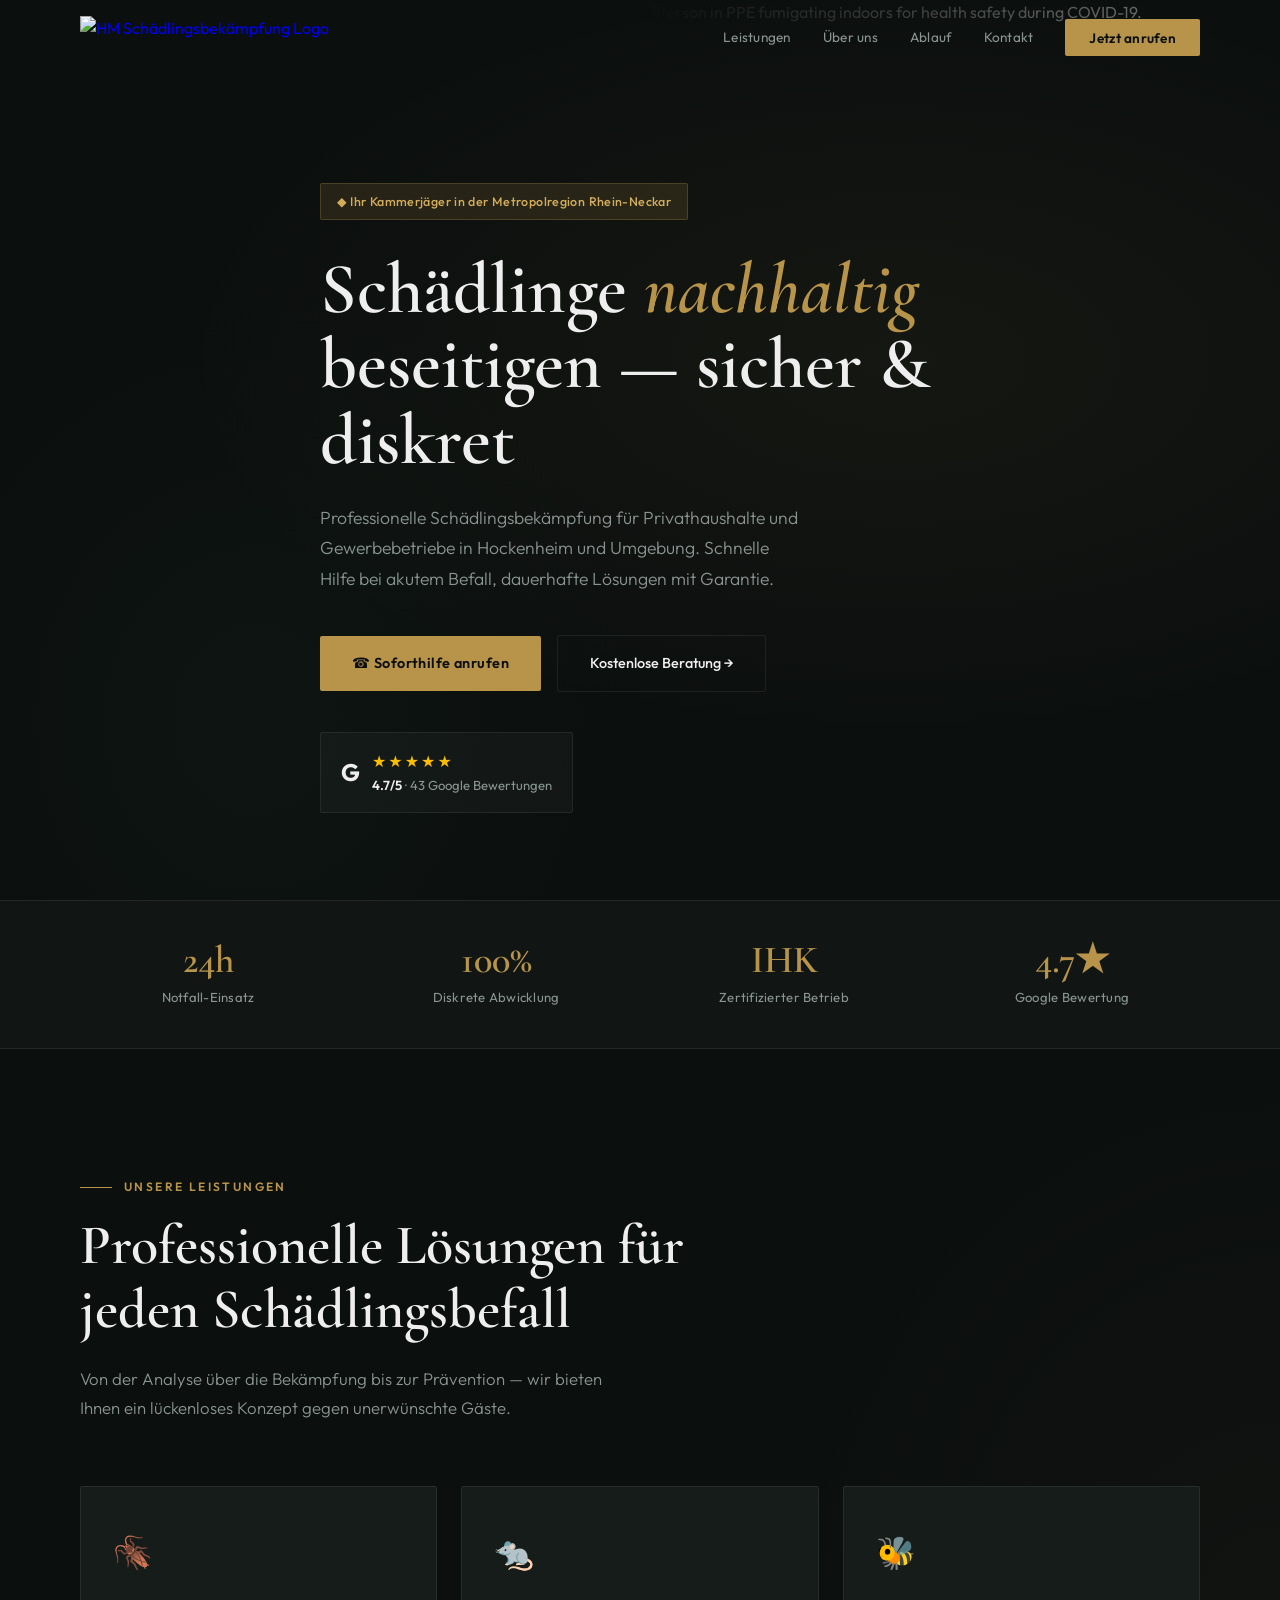
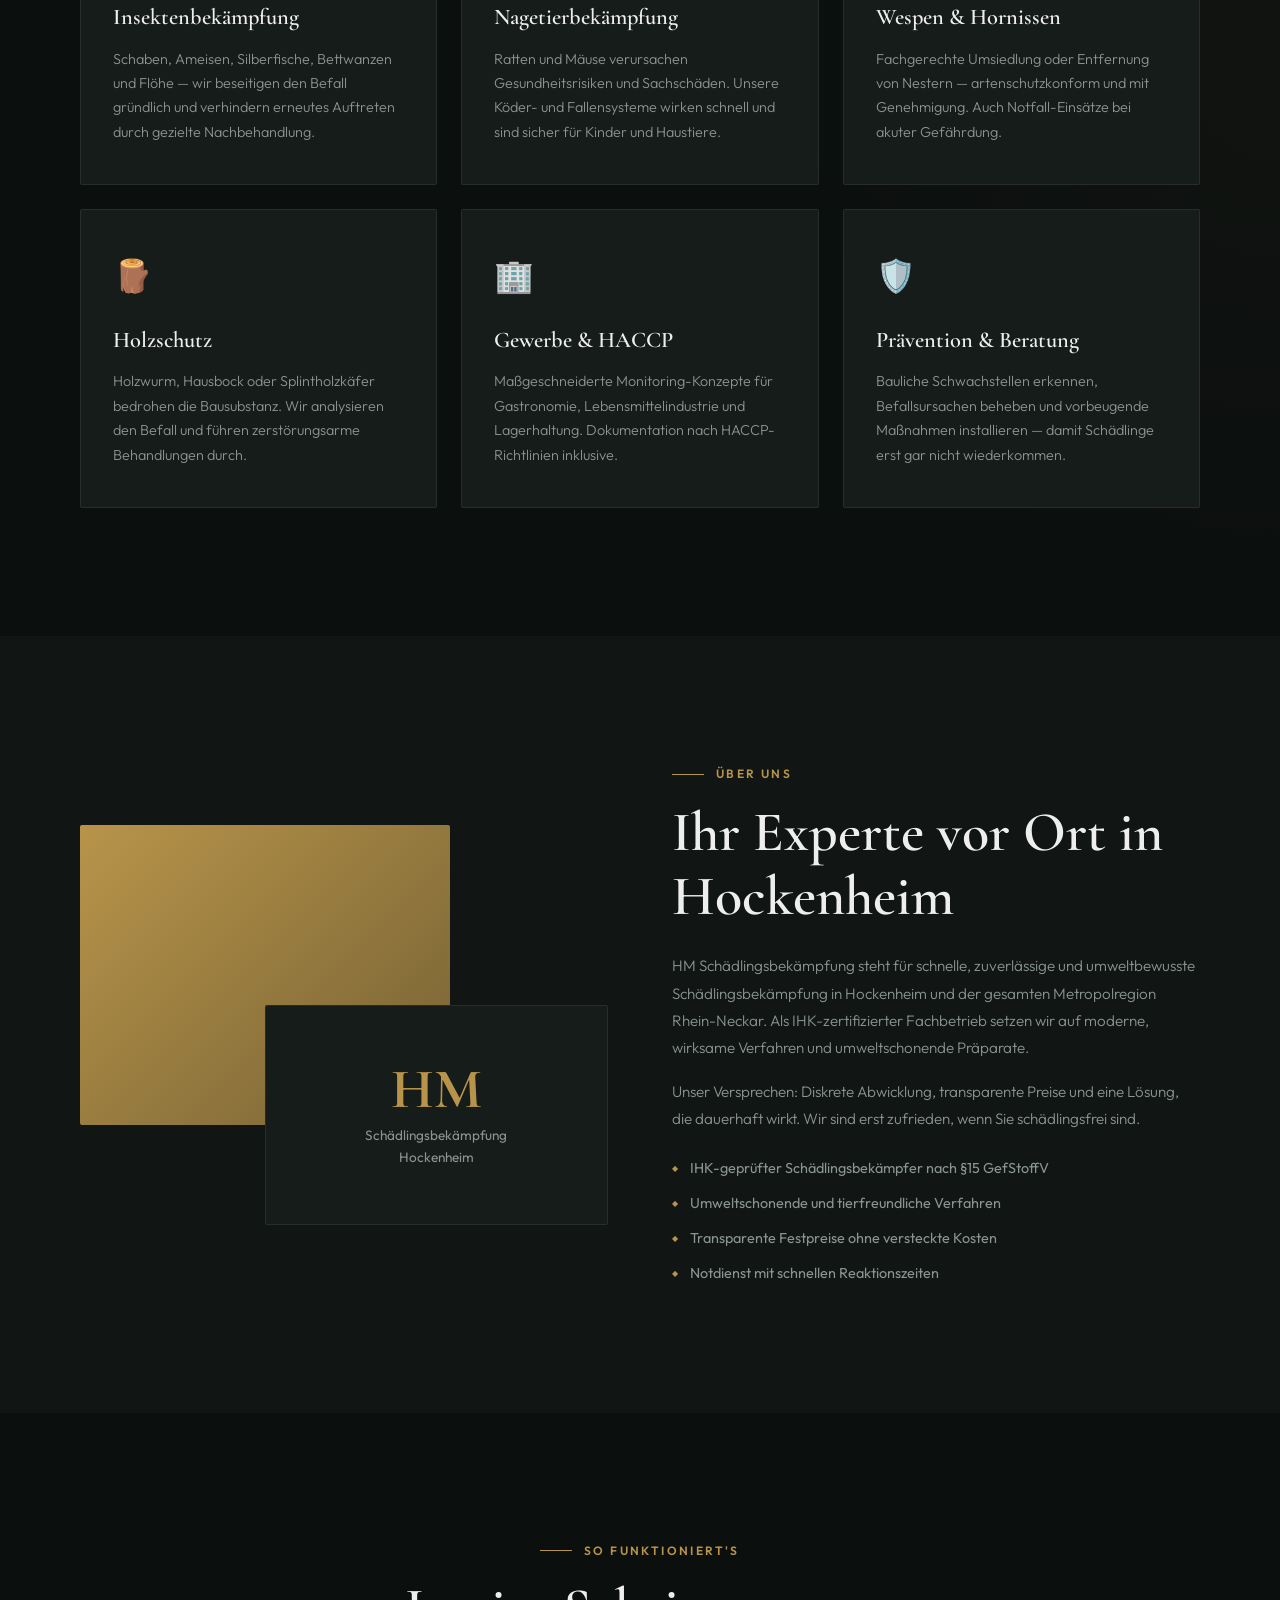
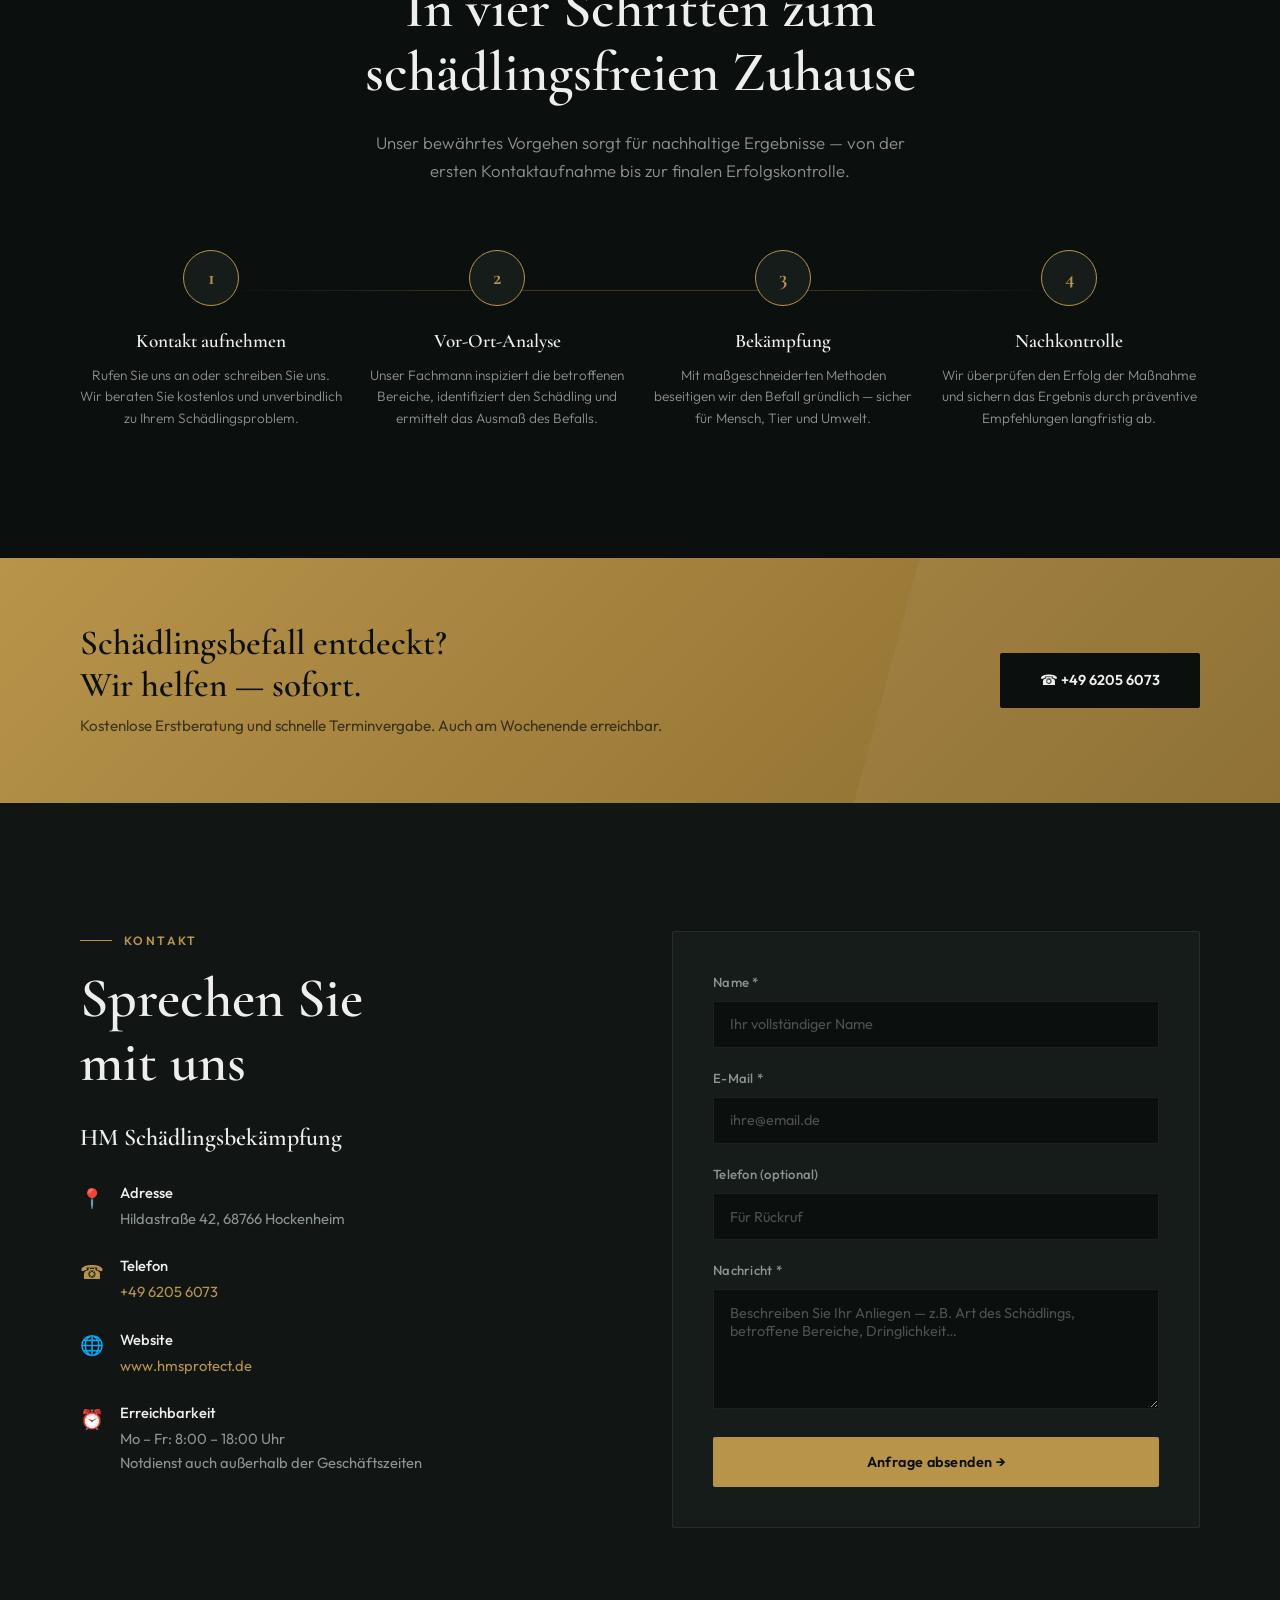
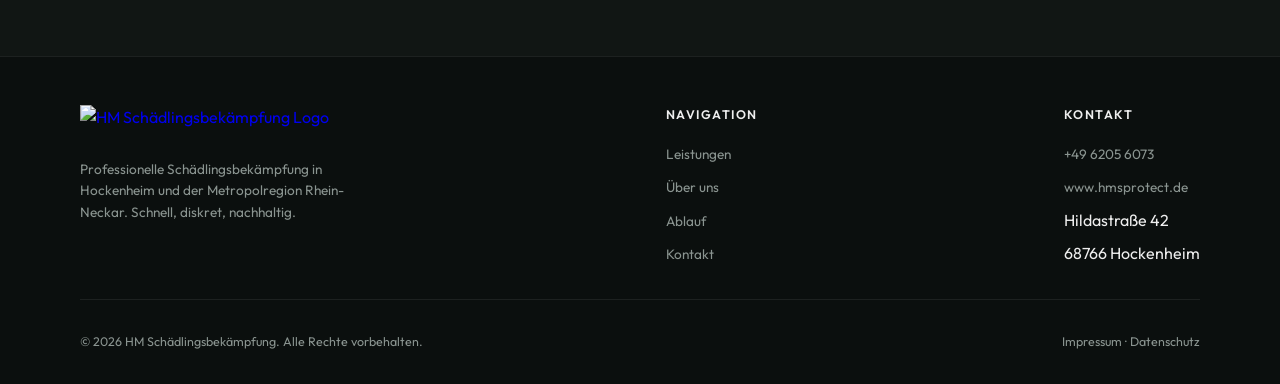
==== index.html @ e9b69cf5 "Add index.html — generated by AgencyOS" ====
<!DOCTYPE html>
<html lang="de">
<head>
    <meta charset="UTF-8">
    <meta name="viewport" content="width=device-width, initial-scale=1.0">
    <meta name="description" content="HM Schädlingsbekämpfung Hockenheim – Ihr Experte für professionelle Schädlingsbekämpfung in der Metropolregion Rhein-Neckar. Schnell, diskret und nachhaltig.">
    <title>HM Schädlingsbekämpfung | Professioneller Kammerjäger in Hockenheim</title>
    <style>
        @import url('https://fonts.googleapis.com/css2?family=Cormorant+Garamond:wght@400;500;600;700&family=Outfit:wght@300;400;500;600;700&display=swap');

        *, *::before, *::after {
            margin: 0;
            padding: 0;
            box-sizing: border-box;
        }

        :root {
            --color-primary: #EEEEEE;
            --color-primary-dark: #D4D4D4;
            --color-bg: #0B0F0E;
            --color-bg-warm: #111614;
            --color-bg-card: #161C1A;
            --color-text: #EEEEEE;
            --color-text-muted: #8A9490;
            --color-accent: #B8944A;
            --color-accent-light: #D4AD5C;
            --color-accent-glow: rgba(184, 148, 74, 0.15);
            --color-green: #3A7D5C;
            --color-green-light: #4A9D70;
            --color-border: rgba(238, 238, 238, 0.08);
            --font-display: 'Cormorant Garamond', Georgia, serif;
            --font-body: 'Outfit', system-ui, sans-serif;
            --section-padding: clamp(4rem, 10vw, 8rem);
        }

        html {
            scroll-behavior: smooth;
            font-size: 16px;
        }

        body {
            font-family: var(--font-body);
            background-color: var(--color-bg);
            color: var(--color-text);
            line-height: 1.6;
            overflow-x: hidden;
            -webkit-font-smoothing: antialiased;
        }

        /* ===================== UTILITY ===================== */
        .container {
            max-width: 1200px;
            margin: 0 auto;
            padding: 0 clamp(1.25rem, 4vw, 2.5rem);
        }

        .section-label {
            font-family: var(--font-body);
            font-size: 0.75rem;
            font-weight: 600;
            letter-spacing: 0.2em;
            text-transform: uppercase;
            color: var(--color-accent);
            margin-bottom: 1rem;
            display: flex;
            align-items: center;
            gap: 0.75rem;
        }

        .section-label::before {
            content: '';
            display: inline-block;
            width: 2rem;
            height: 1px;
            background: var(--color-accent);
        }

        .section-title {
            font-family: var(--font-display);
            font-size: clamp(2rem, 5vw, 3.5rem);
            font-weight: 600;
            line-height: 1.15;
            color: var(--color-primary);
            margin-bottom: 1.5rem;
        }

        .section-subtitle {
            font-size: 1.05rem;
            color: var(--color-text-muted);
            max-width: 560px;
            line-height: 1.7;
            font-weight: 300;
        }

        /* ===================== HEADER ===================== */
        .site-header {
            position: fixed;
            top: 0;
            left: 0;
            width: 100%;
            z-index: 1000;
            padding: 1rem 0;
            transition: background 0.4s ease, padding 0.3s ease, box-shadow 0.4s ease;
        }

        .site-header.scrolled {
            background: rgba(11, 15, 14, 0.85);
            backdrop-filter: blur(20px);
            -webkit-backdrop-filter: blur(20px);
            padding: 0.6rem 0;
            box-shadow: 0 1px 0 var(--color-border);
        }

        .header-inner {
            display: flex;
            justify-content: space-between;
            align-items: center;
        }

        .site-logo {
            display: flex;
            align-items: center;
            gap: 0.75rem;
            text-decoration: none;
        }

        .site-logo-img {
            height: 42px;
            width: auto;
        }

        .nav-links {
            display: flex;
            gap: 2rem;
            list-style: none;
            align-items: center;
        }

        .nav-links a {
            font-family: var(--font-body);
            font-size: 0.85rem;
            font-weight: 400;
            color: var(--color-text-muted);
            text-decoration: none;
            letter-spacing: 0.02em;
            transition: color 0.3s ease;
            position: relative;
        }

        .nav-links a::after {
            content: '';
            position: absolute;
            bottom: -4px;
            left: 0;
            width: 0;
            height: 1px;
            background: var(--color-accent);
            transition: width 0.3s ease;
        }

        .nav-links a:hover {
            color: var(--color-primary);
        }

        .nav-links a:hover::after {
            width: 100%;
        }

        .nav-cta {
            background: var(--color-accent);
            color: var(--color-bg) !important;
            padding: 0.6rem 1.5rem;
            border-radius: 2px;
            font-weight: 600 !important;
            letter-spacing: 0.04em;
            transition: background 0.3s ease, transform 0.2s ease !important;
        }

        .nav-cta::after {
            display: none !important;
        }

        .nav-cta:hover {
            background: var(--color-accent-light);
            transform: translateY(-1px);
        }

        .mobile-toggle {
            display: none;
            flex-direction: column;
            gap: 5px;
            background: none;
            border: none;
            cursor: pointer;
            padding: 4px;
        }

        .mobile-toggle span {
            width: 24px;
            height: 2px;
            background: var(--color-primary);
            transition: transform 0.3s ease, opacity 0.3s ease;
        }

        /* ===================== HERO ===================== */
        .hero {
            position: relative;
            min-height: 100vh;
            display: flex;
            align-items: center;
            overflow: hidden;
        }

        .hero::before {
            content: '';
            position: absolute;
            inset: 0;
            background:
                radial-gradient(ellipse 80% 60% at 70% 40%, rgba(184, 148, 74, 0.06) 0%, transparent 70%),
                radial-gradient(ellipse 50% 80% at 20% 80%, rgba(58, 125, 92, 0.05) 0%, transparent 60%);
            z-index: 1;
        }

        .hero-bg {
            position: absolute;
            top: 0;
            right: -5%;
            width: 55%;
            height: 100%;
            z-index: 0;
        }

        .hero-bg img {
            width: 100%;
            height: 100%;
            object-fit: cover;
            mask-image: linear-gradient(to left, rgba(0,0,0,0.4) 0%, rgba(0,0,0,0.15) 60%, transparent 100%);
            -webkit-mask-image: linear-gradient(to left, rgba(0,0,0,0.4) 0%, rgba(0,0,0,0.15) 60%, transparent 100%);
        }

        .hero-content {
            position: relative;
            z-index: 2;
            max-width: 640px;
            padding-top: 6rem;
        }

        .hero-badge {
            display: inline-flex;
            align-items: center;
            gap: 0.5rem;
            background: var(--color-accent-glow);
            border: 1px solid rgba(184, 148, 74, 0.25);
            padding: 0.45rem 1rem;
            border-radius: 2px;
            font-size: 0.78rem;
            font-weight: 500;
            color: var(--color-accent-light);
            margin-bottom: 2rem;
            letter-spacing: 0.03em;
        }

        .hero h1 {
            font-family: var(--font-display);
            font-size: clamp(2.8rem, 6vw, 4.5rem);
            font-weight: 600;
            line-height: 1.05;
            color: var(--color-primary);
            margin-bottom: 1.5rem;
        }

        .hero h1 em {
            font-style: italic;
            color: var(--color-accent);
        }

        .hero-sub {
            font-size: 1.1rem;
            color: var(--color-text-muted);
            line-height: 1.75;
            margin-bottom: 2.5rem;
            max-width: 480px;
            font-weight: 300;
        }

        .hero-actions {
            display: flex;
            gap: 1rem;
            align-items: center;
            flex-wrap: wrap;
        }

        .btn-primary {
            display: inline-flex;
            align-items: center;
            gap: 0.5rem;
            background: var(--color-accent);
            color: var(--color-bg);
            padding: 1rem 2rem;
            font-family: var(--font-body);
            font-size: 0.9rem;
            font-weight: 600;
            text-decoration: none;
            border: none;
            border-radius: 2px;
            cursor: pointer;
            letter-spacing: 0.03em;
            transition: background 0.3s ease, transform 0.2s ease, box-shadow 0.3s ease;
        }

        .btn-primary:hover {
            background: var(--color-accent-light);
            transform: translateY(-2px);
            box-shadow: 0 8px 30px rgba(184, 148, 74, 0.25);
        }

        .btn-secondary {
            display: inline-flex;
            align-items: center;
            gap: 0.5rem;
            background: transparent;
            color: var(--color-primary);
            padding: 1rem 2rem;
            font-family: var(--font-body);
            font-size: 0.9rem;
            font-weight: 500;
            text-decoration: none;
            border: 1px solid var(--color-border);
            border-radius: 2px;
            cursor: pointer;
            transition: border-color 0.3s ease, background 0.3s ease;
        }

        .btn-secondary:hover {
            border-color: var(--color-text-muted);
            background: rgba(238, 238, 238, 0.03);
        }

        .google-badge {
            display: flex;
            align-items: center;
            gap: 0.75rem;
            margin-top: 2.5rem;
            padding: 1rem 1.25rem;
            background: rgba(238, 238, 238, 0.03);
            border: 1px solid var(--color-border);
            border-radius: 2px;
            max-width: fit-content;
        }

        .google-badge-icon {
            font-size: 1.5rem;
            font-weight: 700;
            color: var(--color-primary);
            line-height: 1;
        }

        .google-badge-stars {
            color: #FBBC04;
            font-size: 1rem;
            letter-spacing: 2px;
        }

        .google-badge-text {
            font-size: 0.82rem;
            color: var(--color-text-muted);
            font-weight: 400;
        }

        .google-badge-rating {
            font-weight: 600;
            color: var(--color-primary);
        }

        /* ===================== TRUST BAR ===================== */
        .trust-bar {
            border-top: 1px solid var(--color-border);
            border-bottom: 1px solid var(--color-border);
            padding: 2.5rem 0;
            background: var(--color-bg-warm);
        }

        .trust-grid {
            display: grid;
            grid-template-columns: repeat(4, 1fr);
            gap: 2rem;
            text-align: center;
        }

        .trust-item {
            display: flex;
            flex-direction: column;
            align-items: center;
            gap: 0.5rem;
        }

        .trust-number {
            font-family: var(--font-display);
            font-size: clamp(1.8rem, 3vw, 2.5rem);
            font-weight: 600;
            color: var(--color-accent);
            line-height: 1;
        }

        .trust-label {
            font-size: 0.82rem;
            color: var(--color-text-muted);
            font-weight: 400;
            letter-spacing: 0.02em;
        }

        /* ===================== SERVICES ===================== */
        .services {
            padding: var(--section-padding) 0;
            position: relative;
        }

        .services::before {
            content: '';
            position: absolute;
            top: 0;
            right: 0;
            width: 40%;
            height: 100%;
            background: radial-gradient(ellipse at right, rgba(184, 148, 74, 0.03) 0%, transparent 70%);
            pointer-events: none;
        }

        .services-header {
            margin-bottom: 4rem;
        }

        .services-grid {
            display: grid;
            grid-template-columns: repeat(3, 1fr);
            gap: 1.5rem;
        }

        .service-card {
            position: relative;
            padding: 2.5rem 2rem;
            background: var(--color-bg-card);
            border: 1px solid var(--color-border);
            border-radius: 2px;
            transition: transform 0.4s ease, border-color 0.4s ease, box-shadow 0.4s ease;
            overflow: hidden;
        }

        .service-card::before {
            content: '';
            position: absolute;
            top: 0;
            left: 0;
            width: 100%;
            height: 2px;
            background: linear-gradient(90deg, var(--color-accent), transparent);
            opacity: 0;
            transition: opacity 0.4s ease;
        }

        .service-card:hover {
            transform: translateY(-4px);
            border-color: rgba(184, 148, 74, 0.2);
            box-shadow: 0 20px 60px rgba(0, 0, 0, 0.3);
        }

        .service-card:hover::before {
            opacity: 1;
        }

        .service-icon {
            font-size: 2rem;
            margin-bottom: 1.25rem;
            display: block;
        }

        .service-card h3 {
            font-family: var(--font-display);
            font-size: 1.4rem;
            font-weight: 600;
            color: var(--color-primary);
            margin-bottom: 0.75rem;
        }

        .service-card p {
            font-size: 0.9rem;
            color: var(--color-text-muted);
            line-height: 1.7;
            font-weight: 300;
        }

        /* ===================== ABOUT ===================== */
        .about {
            padding: var(--section-padding) 0;
            background: var(--color-bg-warm);
            position: relative;
        }

        .about-grid {
            display: grid;
            grid-template-columns: 1fr 1fr;
            gap: 4rem;
            align-items: center;
        }

        .about-visual {
            position: relative;
            height: 400px;
        }

        .about-block {
            position: absolute;
            border-radius: 2px;
        }

        .about-block-1 {
            top: 0;
            left: 0;
            width: 70%;
            height: 75%;
            background: linear-gradient(135deg, var(--color-accent), rgba(184, 148, 74, 0.6));
        }

        .about-block-2 {
            bottom: 0;
            right: 0;
            width: 65%;
            height: 55%;
            background: var(--color-bg-card);
            border: 1px solid var(--color-border);
            display: flex;
            align-items: center;
            justify-content: center;
            padding: 2rem;
        }

        .about-block-2-inner {
            text-align: center;
        }

        .about-block-2-inner .big-number {
            font-family: var(--font-display);
            font-size: 3.5rem;
            font-weight: 700;
            color: var(--color-accent);
            line-height: 1;
        }

        .about-block-2-inner span {
            display: block;
            font-size: 0.85rem;
            color: var(--color-text-muted);
            margin-top: 0.5rem;
        }

        .about-text h3 {
            font-family: var(--font-display);
            font-size: 1.6rem;
            font-weight: 600;
            color: var(--color-primary);
            margin: 1.5rem 0 1rem;
        }

        .about-text p {
            font-size: 0.95rem;
            color: var(--color-text-muted);
            line-height: 1.8;
            font-weight: 300;
            margin-bottom: 1rem;
        }

        .about-list {
            list-style: none;
            margin-top: 1.5rem;
            display: grid;
            gap: 0.75rem;
        }

        .about-list li {
            display: flex;
            align-items: center;
            gap: 0.75rem;
            font-size: 0.9rem;
            color: var(--color-text-muted);
        }

        .about-list li::before {
            content: '◆';
            color: var(--color-accent);
            font-size: 0.5rem;
        }

        /* ===================== PROCESS ===================== */
        .process {
            padding: var(--section-padding) 0;
            position: relative;
        }

        .process-header {
            text-align: center;
            margin-bottom: 4rem;
        }

        .process-header .section-label {
            justify-content: center;
        }

        .process-header .section-subtitle {
            margin: 0 auto;
        }

        .process-steps {
            display: grid;
            grid-template-columns: repeat(4, 1fr);
            gap: 1.5rem;
            position: relative;
        }

        .process-steps::before {
            content: '';
            position: absolute;
            top: 2.5rem;
            left: 12.5%;
            width: 75%;
            height: 1px;
            background: linear-gradient(90deg, transparent, var(--color-accent), var(--color-accent), transparent);
            opacity: 0.3;
        }

        .process-step {
            text-align: center;
            position: relative;
        }

        .step-num {
            display: inline-flex;
            align-items: center;
            justify-content: center;
            width: 3.5rem;
            height: 3.5rem;
            border-radius: 50%;
            background: var(--color-bg-card);
            border: 1px solid var(--color-accent);
            font-family: var(--font-display);
            font-size: 1.3rem;
            font-weight: 700;
            color: var(--color-accent);
            margin-bottom: 1.25rem;
            position: relative;
            z-index: 1;
        }

        .process-step h4 {
            font-family: var(--font-display);
            font-size: 1.2rem;
            font-weight: 600;
            color: var(--color-primary);
            margin-bottom: 0.5rem;
        }

        .process-step p {
            font-size: 0.85rem;
            color: var(--color-text-muted);
            line-height: 1.6;
            font-weight: 300;
        }

        /* ===================== CTA BAND ===================== */
        .cta-band {
            padding: 4rem 0;
            background: linear-gradient(135deg, var(--color-accent) 0%, #8A6B2E 100%);
            position: relative;
            overflow: hidden;
        }

        .cta-band::before {
            content: '';
            position: absolute;
            top: -50%;
            right: -10%;
            width: 40%;
            height: 200%;
            background: rgba(255, 255, 255, 0.04);
            transform: rotate(15deg);
        }

        .cta-band-inner {
            display: flex;
            align-items: center;
            justify-content: space-between;
            gap: 2rem;
            flex-wrap: wrap;
            position: relative;
            z-index: 1;
        }

        .cta-band h2 {
            font-family: var(--font-display);
            font-size: clamp(1.6rem, 3vw, 2.2rem);
            font-weight: 600;
            color: var(--color-bg);
            line-height: 1.2;
        }

        .cta-band p {
            color: rgba(11, 15, 14, 0.7);
            font-size: 0.95rem;
            margin-top: 0.5rem;
        }

        .btn-dark {
            display: inline-flex;
            align-items: center;
            gap: 0.5rem;
            background: var(--color-bg);
            color: var(--color-primary);
            padding: 1rem 2.5rem;
            font-family: var(--font-body);
            font-size: 0.9rem;
            font-weight: 600;
            text-decoration: none;
            border-radius: 2px;
            transition: transform 0.2s ease, box-shadow 0.3s ease;
            white-space: nowrap;
        }

        .btn-dark:hover {
            transform: translateY(-2px);
            box-shadow: 0 8px 30px rgba(0, 0, 0, 0.4);
        }

        /* ===================== CONTACT ===================== */
        .contact {
            padding: var(--section-padding) 0;
            background: var(--color-bg-warm);
        }

        .contact-grid {
            display: grid;
            grid-template-columns: 1fr 1fr;
            gap: 4rem;
        }

        .contact-info h3 {
            font-family: var(--font-display);
            font-size: 1.5rem;
            font-weight: 600;
            color: var(--color-primary);
            margin-bottom: 1.5rem;
        }

        .contact-detail {
            display: flex;
            align-items: flex-start;
            gap: 1rem;
            margin-bottom: 1.5rem;
        }

        .contact-detail-icon {
            font-size: 1.2rem;
            color: var(--color-accent);
            margin-top: 0.15rem;
            flex-shrink: 0;
        }

        .contact-detail-text {
            font-size: 0.92rem;
            color: var(--color-text-muted);
            line-height: 1.6;
        }

        .contact-detail-text strong {
            color: var(--color-primary);
            display: block;
            font-weight: 500;
            margin-bottom: 0.15rem;
        }

        .contact-detail-text a {
            color: var(--color-accent);
            text-decoration: none;
            transition: color 0.3s ease;
        }

        .contact-detail-text a:hover {
            color: var(--color-accent-light);
        }

        .contact-form-wrap {
            background: var(--color-bg-card);
            border: 1px solid var(--color-border);
            padding: 2.5rem;
            border-radius: 2px;
        }

        .form-group {
            margin-bottom: 1.25rem;
        }

        .form-group label {
            display: block;
            font-size: 0.82rem;
            font-weight: 500;
            color: var(--color-text-muted);
            margin-bottom: 0.5rem;
            letter-spacing: 0.02em;
        }

        .form-group input,
        .form-group textarea {
            width: 100%;
            padding: 0.85rem 1rem;
            background: var(--color-bg);
            border: 1px solid var(--color-border);
            border-radius: 2px;
            color: var(--color-primary);
            font-family: var(--font-body);
            font-size: 0.9rem;
            transition: border-color 0.3s ease, box-shadow 0.3s ease;
        }

        .form-group input:focus,
        .form-group textarea:focus {
            outline: none;
            border-color: var(--color-accent);
            box-shadow: 0 0 0 3px var(--color-accent-glow);
        }

        .form-group textarea {
            resize: vertical;
            min-height: 120px;
        }

        .form-group input::placeholder,
        .form-group textarea::placeholder {
            color: rgba(138, 148, 144, 0.5);
        }

        .form-submit {
            width: 100%;
            padding: 1rem;
            background: var(--color-accent);
            color: var(--color-bg);
            font-family: var(--font-body);
            font-size: 0.9rem;
            font-weight: 600;
            border: none;
            border-radius: 2px;
            cursor: pointer;
            letter-spacing: 0.03em;
            transition: background 0.3s ease, transform 0.2s ease;
        }

        .form-submit:hover {
            background: var(--color-accent-light);
            transform: translateY(-1px);
        }

        .form-success {
            display: none;
            text-align: center;
            padding: 2rem;
        }

        .form-success.visible {
            display: block;
        }

        .form-success-icon {
            font-size: 2.5rem;
            margin-bottom: 1rem;
        }

        .form-success h4 {
            font-family: var(--font-display);
            font-size: 1.4rem;
            color: var(--color-primary);
            margin-bottom: 0.5rem;
        }

        .form-success p {
            font-size: 0.9rem;
            color: var(--color-text-muted);
        }

        /* ===================== FOOTER ===================== */
        .site-footer {
            padding: 3rem 0 2rem;
            border-top: 1px solid var(--color-border);
        }

        .footer-inner {
            display: flex;
            justify-content: space-between;
            align-items: flex-start;
            gap: 2rem;
            flex-wrap: wrap;
            margin-bottom: 2rem;
        }

        .footer-brand p {
            font-size: 0.85rem;
            color: var(--color-text-muted);
            margin-top: 0.75rem;
            max-width: 280px;
            line-height: 1.6;
        }

        .footer-nav h4 {
            font-size: 0.78rem;
            font-weight: 600;
            text-transform: uppercase;
            letter-spacing: 0.12em;
            color: var(--color-primary);
            margin-bottom: 1rem;
        }

        .footer-nav ul {
            list-style: none;
            display: grid;
            gap: 0.5rem;
        }

        .footer-nav a {
            font-size: 0.85rem;
            color: var(--color-text-muted);
            text-decoration: none;
            transition: color 0.3s ease;
        }

        .footer-nav a:hover {
            color: var(--color-accent);
        }

        .footer-bottom {
            display: flex;
            justify-content: space-between;
            align-items: center;
            padding-top: 2rem;
            border-top: 1px solid var(--color-border);
            font-size: 0.78rem;
            color: var(--color-text-muted);
            flex-wrap: wrap;
            gap: 0.5rem;
        }

        .footer-bottom a {
            color: var(--color-text-muted);
            text-decoration: none;
            transition: color 0.3s ease;
        }

        .footer-bottom a:hover {
            color: var(--color-accent);
        }

        /* ===================== ANIMATIONS ===================== */
        .reveal {
            opacity: 0;
            transform: translateY(30px);
            transition: opacity 0.8s ease, transform 0.8s ease;
        }

        .reveal.visible {
            opacity: 1;
            transform: translateY(0);
        }

        .reveal-delay-1 { transition-delay: 0.1s; }
        .reveal-delay-2 { transition-delay: 0.2s; }
        .reveal-delay-3 { transition-delay: 0.3s; }
        .reveal-delay-4 { transition-delay: 0.4s; }
        .reveal-delay-5 { transition-delay: 0.5s; }

        /* ===================== RESPONSIVE ===================== */
        @media (max-width: 1024px) {
            .services-grid {
                grid-template-columns: repeat(2, 1fr);
            }

            .process-steps {
                grid-template-columns: repeat(2, 1fr);
                gap: 2.5rem;
            }

            .process-steps::before {
                display: none;
            }

            .about-grid {
                gap: 3rem;
            }
        }

        @media (max-width: 768px) {
            .nav-links {
                display: none;
                position: fixed;
                top: 0;
                left: 0;
                width: 100%;
                height: 100vh;
                background: rgba(11, 15, 14, 0.97);
                backdrop-filter: blur(20px);
                flex-direction: column;
                justify-content: center;
                align-items: center;
                gap: 2rem;
                z-index: 999;
            }

            .nav-links.open {
                display: flex;
            }

            .nav-links a {
                font-size: 1.2rem;
            }

            .mobile-toggle {
                display: flex;
                z-index: 1001;
            }

            .mobile-toggle.active span:nth-child(1) {
                transform: rotate(45deg) translate(5px, 5px);
            }

            .mobile-toggle.active span:nth-child(2) {
                opacity: 0;
            }

            .mobile-toggle.active span:nth-child(3) {
                transform: rotate(-45deg) translate(5px, -5px);
            }

            .hero-bg {
                width: 100%;
                right: 0;
                opacity: 0.2;
            }

            .hero-content {
                max-width: 100%;
            }

            .services-grid {
                grid-template-columns: 1fr;
            }

            .about-grid {
                grid-template-columns: 1fr;
            }

            .about-visual {
                height: 280px;
            }

            .contact-grid {
                grid-template-columns: 1fr;
            }

            .trust-grid {
                grid-template-columns: repeat(2, 1fr);
                gap: 1.5rem;
            }

            .cta-band-inner {
                flex-direction: column;
                text-align: center;
            }

            .footer-inner {
                flex-direction: column;
            }

            .footer-bottom {
                flex-direction: column;
                text-align: center;
            }
        }

        @media (max-width: 480px) {
            .hero h1 {
                font-size: 2.2rem;
            }

            .hero-actions {
                flex-direction: column;
                width: 100%;
            }

            .btn-primary, .btn-secondary {
                width: 100%;
                justify-content: center;
            }

            .process-steps {
                grid-template-columns: 1fr;
            }

            .trust-grid {
                grid-template-columns: 1fr 1fr;
            }

            .google-badge {
                flex-direction: column;
                text-align: center;
            }

            .contact-form-wrap {
                padding: 1.5rem;
            }
        }
    </style>
</head>
<body>

    <!-- HEADER -->
    <header class="site-header" id="header">
        <div class="container">
            <div class="header-inner">
                <a href="#" class="site-logo">
                    <img src="images/logo.png" alt="HM Schädlingsbekämpfung Logo" class="site-logo-img">
                </a>
                <nav>
                    <ul class="nav-links" id="navLinks">
                        <li><a href="#leistungen">Leistungen</a></li>
                        <li><a href="#ueber-uns">Über uns</a></li>
                        <li><a href="#ablauf">Ablauf</a></li>
                        <li><a href="#kontakt">Kontakt</a></li>
                        <li><a href="tel:+4962056073" class="nav-cta">Jetzt anrufen</a></li>
                    </ul>
                </nav>
                <button class="mobile-toggle" id="mobileToggle" aria-label="Menü öffnen">
                    <span></span>
                    <span></span>
                    <span></span>
                </button>
            </div>
        </div>
    </header>

    <main>

        <!-- HERO -->
        <section class="hero" id="hero">
            <div class="hero-bg">
                <img src="https://images.pexels.com/photos/4176363/pexels-photo-4176363.jpeg?auto=compress&cs=tinysrgb&h=350" alt="Person in PPE fumigating indoors for health safety during COVID-19." loading="eager">
            </div>
            <div class="container">
                <div class="hero-content">
                    <div class="hero-badge">
                        ◆ Ihr Kammerjäger in der Metropolregion Rhein-Neckar
                    </div>
                    <h1>Schädlinge <em>nachhaltig</em> beseitigen — sicher &amp; diskret</h1>
                    <p class="hero-sub">
                        Professionelle Schädlingsbekämpfung für Privathaushalte und Gewerbebetriebe in Hockenheim und Umgebung. Schnelle Hilfe bei akutem Befall, dauerhafte Lösungen mit Garantie.
                    </p>
                    <div class="hero-actions">
                        <a href="tel:+4962056073" class="btn-primary">
                            ☎ Soforthilfe anrufen
                        </a>
                        <a href="#kontakt" class="btn-secondary">
                            Kostenlose Beratung →
                        </a>
                    </div>
                    <div class="google-badge">
                        <div class="google-badge-icon">G</div>
                        <div>
                            <div class="google-badge-stars">★★★★★</div>
                            <div class="google-badge-text">
                                <span class="google-badge-rating">4.7/5</span> · 43 Google Bewertungen
                            </div>
                        </div>
                    </div>
                </div>
            </div>
        </section>

        <!-- TRUST BAR -->
        <section class="trust-bar">
            <div class="container">
                <div class="trust-grid">
                    <div class="trust-item reveal">
                        <div class="trust-number">24h</div>
                        <div class="trust-label">Notfall-Einsatz</div>
                    </div>
                    <div class="trust-item reveal reveal-delay-1">
                        <div class="trust-number">100%</div>
                        <div class="trust-label">Diskrete Abwicklung</div>
                    </div>
                    <div class="trust-item reveal reveal-delay-2">
                        <div class="trust-number">IHK</div>
                        <div class="trust-label">Zertifizierter Betrieb</div>
                    </div>
                    <div class="trust-item reveal reveal-delay-3">
                        <div class="trust-number">4.7★</div>
                        <div class="trust-label">Google Bewertung</div>
                    </div>
                </div>
            </div>
        </section>

        <!-- SERVICES -->
        <section class="services" id="leistungen">
            <div class="container">
                <div class="services-header reveal">
                    <div class="section-label">Unsere Leistungen</div>
                    <h2 class="section-title">Professionelle Lösungen für<br>jeden Schädlingsbefall</h2>
                    <p class="section-subtitle">
                        Von der Analyse über die Bekämpfung bis zur Prävention — wir bieten Ihnen ein lückenloses Konzept gegen unerwünschte Gäste.
                    </p>
                </div>
                <div class="services-grid">
                    <div class="service-card reveal">
                        <span class="service-icon">🪳</span>
                        <h3>Insektenbekämpfung</h3>
                        <p>Schaben, Ameisen, Silberfische, Bettwanzen und Flöhe — wir beseitigen den Befall gründlich und verhindern erneutes Auftreten durch gezielte Nachbehandlung.</p>
                    </div>
                    <div class="service-card reveal reveal-delay-1">
                        <span class="service-icon">🐀</span>
                        <h3>Nagetierbekämpfung</h3>
                        <p>Ratten und Mäuse verursachen Gesundheitsrisiken und Sachschäden. Unsere Köder- und Fallensysteme wirken schnell und sind sicher für Kinder und Haustiere.</p>
                    </div>
                    <div class="service-card reveal reveal-delay-2">
                        <span class="service-icon">🐝</span>
                        <h3>Wespen &amp; Hornissen</h3>
                        <p>Fachgerechte Umsiedlung oder Entfernung von Nestern — artenschutzkonform und mit Genehmigung. Auch Notfall-Einsätze bei akuter Gefährdung.</p>
                    </div>
                    <div class="service-card reveal reveal-delay-3">
                        <span class="service-icon">🪵</span>
                        <h3>Holzschutz</h3>
                        <p>Holzwurm, Hausbock oder Splintholzkäfer bedrohen die Bausubstanz. Wir analysieren den Befall und führen zerstörungsarme Behandlungen durch.</p>
                    </div>
                    <div class="service-card reveal reveal-delay-4">
                        <span class="service-icon">🏢</span>
                        <h3>Gewerbe &amp; HACCP</h3>
                        <p>Maßgeschneiderte Monitoring-Konzepte für Gastronomie, Lebensmittelindustrie und Lagerhaltung. Dokumentation nach HACCP-Richtlinien inklusive.</p>
                    </div>
                    <div class="service-card reveal reveal-delay-5">
                        <span class="service-icon">🛡️</span>
                        <h3>Prävention &amp; Beratung</h3>
                        <p>Bauliche Schwachstellen erkennen, Befallsursachen beheben und vorbeugende Maßnahmen installieren — damit Schädlinge erst gar nicht wiederkommen.</p>
                    </div>
                </div>
            </div>
        </section>

        <!-- ABOUT -->
        <section class="about" id="ueber-uns">
            <div class="container">
                <div class="about-grid">
                    <div class="about-visual reveal">
                        <div class="about-block about-block-1"></div>
                        <div class="about-block about-block-2">
                            <div class="about-block-2-inner">
                                <div class="big-number">HM</div>
                                <span>Schädlingsbekämpfung<br>Hockenheim</span>
                            </div>
                        </div>
                    </div>
                    <div class="about-text reveal">
                        <div class="section-label">Über uns</div>
                        <h2 class="section-title">Ihr Experte vor Ort in Hockenheim</h2>
                        <p>
                            HM Schädlingsbekämpfung steht für schnelle, zuverlässige und umweltbewusste Schädlingsbekämpfung in Hockenheim und der gesamten Metropolregion Rhein-Neckar. Als IHK-zertifizierter Fachbetrieb setzen wir auf moderne, wirksame Verfahren und umweltschonende Präparate.
                        </p>
                        <p>
                            Unser Versprechen: Diskrete Abwicklung, transparente Preise und eine Lösung, die dauerhaft wirkt. Wir sind erst zufrieden, wenn Sie schädlingsfrei sind.
                        </p>
                        <ul class="about-list">
                            <li>IHK-geprüfter Schädlingsbekämpfer nach §15 GefStoffV</li>
                            <li>Umweltschonende und tierfreundliche Verfahren</li>
                            <li>Transparente Festpreise ohne versteckte Kosten</li>
                            <li>Notdienst mit schnellen Reaktionszeiten</li>
                        </ul>
                    </div>
                </div>
            </div>
        </section>

        <!-- PROCESS -->
        <section class="process" id="ablauf">
            <div class="container">
                <div class="process-header reveal">
                    <div class="section-label">So funktioniert's</div>
                    <h2 class="section-title">In vier Schritten zum<br>schädlingsfreien Zuhause</h2>
                    <p class="section-subtitle">Unser bewährtes Vorgehen sorgt für nachhaltige Ergebnisse — von der ersten Kontaktaufnahme bis zur finalen Erfolgskontrolle.</p>
                </div>
                <div class="process-steps">
                    <div class="process-step reveal">
                        <div class="step-num">1</div>
                        <h4>Kontakt aufnehmen</h4>
                        <p>Rufen Sie uns an oder schreiben Sie uns. Wir beraten Sie kostenlos und unverbindlich zu Ihrem Schädlingsproblem.</p>
                    </div>
                    <div class="process-step reveal reveal-delay-1">
                        <div class="step-num">2</div>
                        <h4>Vor-Ort-Analyse</h4>
                        <p>Unser Fachmann inspiziert die betroffenen Bereiche, identifiziert den Schädling und ermittelt das Ausmaß des Befalls.</p>
                    </div>
                    <div class="process-step reveal reveal-delay-2">
                        <div class="step-num">3</div>
                        <h4>Bekämpfung</h4>
                        <p>Mit maßgeschneiderten Methoden beseitigen wir den Befall gründlich — sicher für Mensch, Tier und Umwelt.</p>
                    </div>
                    <div class="process-step reveal reveal-delay-3">
                        <div class="step-num">4</div>
                        <h4>Nachkontrolle</h4>
                        <p>Wir überprüfen den Erfolg der Maßnahme und sichern das Ergebnis durch präventive Empfehlungen langfristig ab.</p>
                    </div>
                </div>
            </div>
        </section>

        <!-- CTA BAND -->
        <section class="cta-band">
            <div class="container">
                <div class="cta-band-inner">
                    <div>
                        <h2>Schädlingsbefall entdeckt?<br>Wir helfen — sofort.</h2>
                        <p>Kostenlose Erstberatung und schnelle Terminvergabe. Auch am Wochenende erreichbar.</p>
                    </div>
                    <a href="tel:+4962056073" class="btn-dark">
                        ☎ +49 6205 6073
                    </a>
                </div>
            </div>
        </section>

        <!-- CONTACT -->
        <section class="contact" id="kontakt">
            <div class="container">
                <div class="contact-grid">
                    <div class="contact-info reveal">
                        <div class="section-label">Kontakt</div>
                        <h2 class="section-title">Sprechen Sie<br>mit uns</h2>
                        <h3>HM Schädlingsbekämpfung</h3>
                        <div class="contact-detail">
                            <div class="contact-detail-icon">📍</div>
                            <div class="contact-detail-text">
                                <strong>Adresse</strong>
                                Hildastraße 42, 68766 Hockenheim
                            </div>
                        </div>
                        <div class="contact-detail">
                            <div class="contact-detail-icon">☎</div>
                            <div class="contact-detail-text">
                                <strong>Telefon</strong>
                                <a href="tel:+4962056073">+49 6205 6073</a>
                            </div>
                        </div>
                        <div class="contact-detail">
                            <div class="contact-detail-icon">🌐</div>
                            <div class="contact-detail-text">
                                <strong>Website</strong>
                                <a href="https://www.hmsprotect.de/" target="_blank" rel="noopener">www.hmsprotect.de</a>
                            </div>
                        </div>
                        <div class="contact-detail">
                            <div class="contact-detail-icon">⏰</div>
                            <div class="contact-detail-text">
                                <strong>Erreichbarkeit</strong>
                                Mo – Fr: 8:00 – 18:00 Uhr<br>
                                Notdienst auch außerhalb der Geschäftszeiten
                            </div>
                        </div>
                    </div>
                    <div class="reveal reveal-delay-2">
                        <div class="contact-form-wrap">
                            <form id="contactForm">
                                <div class="form-group">
                                    <label for="name">Name *</label>
                                    <input type="text" id="name" name="name" placeholder="Ihr vollständiger Name" required>
                                </div>
                                <div class="form-group">
                                    <label for="email">E-Mail *</label>
                                    <input type="email" id="email" name="email" placeholder="ihre@email.de" required>
                                </div>
                                <div class="form-group">
                                    <label for="phone">Telefon (optional)</label>
                                    <input type="tel" id="phone" name="phone" placeholder="Für Rückruf">
                                </div>
                                <div class="form-group">
                                    <label for="message">Nachricht *</label>
                                    <textarea id="message" name="message" placeholder="Beschreiben Sie Ihr Anliegen — z.B. Art des Schädlings, betroffene Bereiche, Dringlichkeit…" required></textarea>
                                </div>
                                <button type="submit" class="form-submit">Anfrage absenden →</button>
                            </form>
                            <div class="form-success" id="formSuccess">
                                <div class="form-success-icon">✓</div>
                                <h4>Nachricht gesendet!</h4>
                                <p>Vielen Dank für Ihre Anfrage. Wir melden uns innerhalb von 24 Stunden bei Ihnen.</p>
                            </div>
                        </div>
                    </div>
                </div>
            </div>
        </section>

    </main>

    <!-- FOOTER -->
    <footer class="site-footer">
        <div class="container">
            <div class="footer-inner">
                <div class="footer-brand">
                    <a href="#" class="site-logo">
                        <img src="images/logo.png" alt="HM Schädlingsbekämpfung Logo" class="site-logo-img">
                    </a>
                    <p>Professionelle Schädlingsbekämpfung in Hockenheim und der Metropolregion Rhein-Neckar. Schnell, diskret, nachhaltig.</p>
                </div>
                <div class="footer-nav">
                    <h4>Navigation</h4>
                    <ul>
                        <li><a href="#leistungen">Leistungen</a></li>
                        <li><a href="#ueber-uns">Über uns</a></li>
                        <li><a href="#ablauf">Ablauf</a></li>
                        <li><a href="#kontakt">Kontakt</a></li>
                    </ul>
                </div>
                <div class="footer-nav">
                    <h4>Kontakt</h4>
                    <ul>
                        <li><a href="tel:+4962056073">+49 6205 6073</a></li>
                        <li><a href="https://www.hmsprotect.de/">www.hmsprotect.de</a></li>
                        <li>Hildastraße 42</li>
                        <li>68766 Hockenheim</li>
                    </ul>
                </div>
            </div>
            <div class="footer-bottom">
                <span>© 2026 HM Schädlingsbekämpfung. Alle Rechte vorbehalten.</span>
                <span>
                    <a href="#">Impressum</a> · <a href="#">Datenschutz</a>
                </span>
            </div>
        </div>
    </footer>

    <script>
        // Header scroll effect
        const header = document.getElementById('header');
        let lastScroll = 0;
        window.addEventListener('scroll', () => {
            if (window.scrollY > 60) {
                header.classList.add('scrolled');
            } else {
                header.classList.remove('scrolled');
            }
        }, { passive: true });

        // Mobile navigation
        const mobileToggle = document.getElementById('mobileToggle');
        const navLinks = document.getElementById('navLinks');

        mobileToggle.addEventListener('click', () => {
            mobileToggle.classList.toggle('active');
            navLinks.classList.toggle('open');
            document.body.style.overflow = navLinks.classList.contains('open') ? 'hidden' : '';
        });

        navLinks.querySelectorAll('a').forEach(link => {
            link.addEventListener('click', () => {
                mobileToggle.classList.remove('active');
                navLinks.classList.remove('open');
                document.body.style.overflow = '';
            });
        });

        // Scroll reveal
        const revealElements = document.querySelectorAll('.reveal');
        const revealObserver = new IntersectionObserver((entries) => {
            entries.forEach(entry => {
                if (entry.isIntersecting) {
                    entry.target.classList.add('visible');
                    revealObserver.unobserve(entry.target);
                }
            });
        }, {
            threshold: 0.15,
            rootMargin: '0px 0px -40px 0px'
        });

        revealElements.forEach(el => revealObserver.observe(el));

        // Contact form
        const contactForm = document.getElementById('contactForm');
        const formSuccess = document.getElementById('formSuccess');

        contactForm.addEventListener('submit', (e) => {
            e.preventDefault();
            contactForm.style.display = 'none';
            formSuccess.classList.add('visible');
        });
    </script>

</body>
</html>
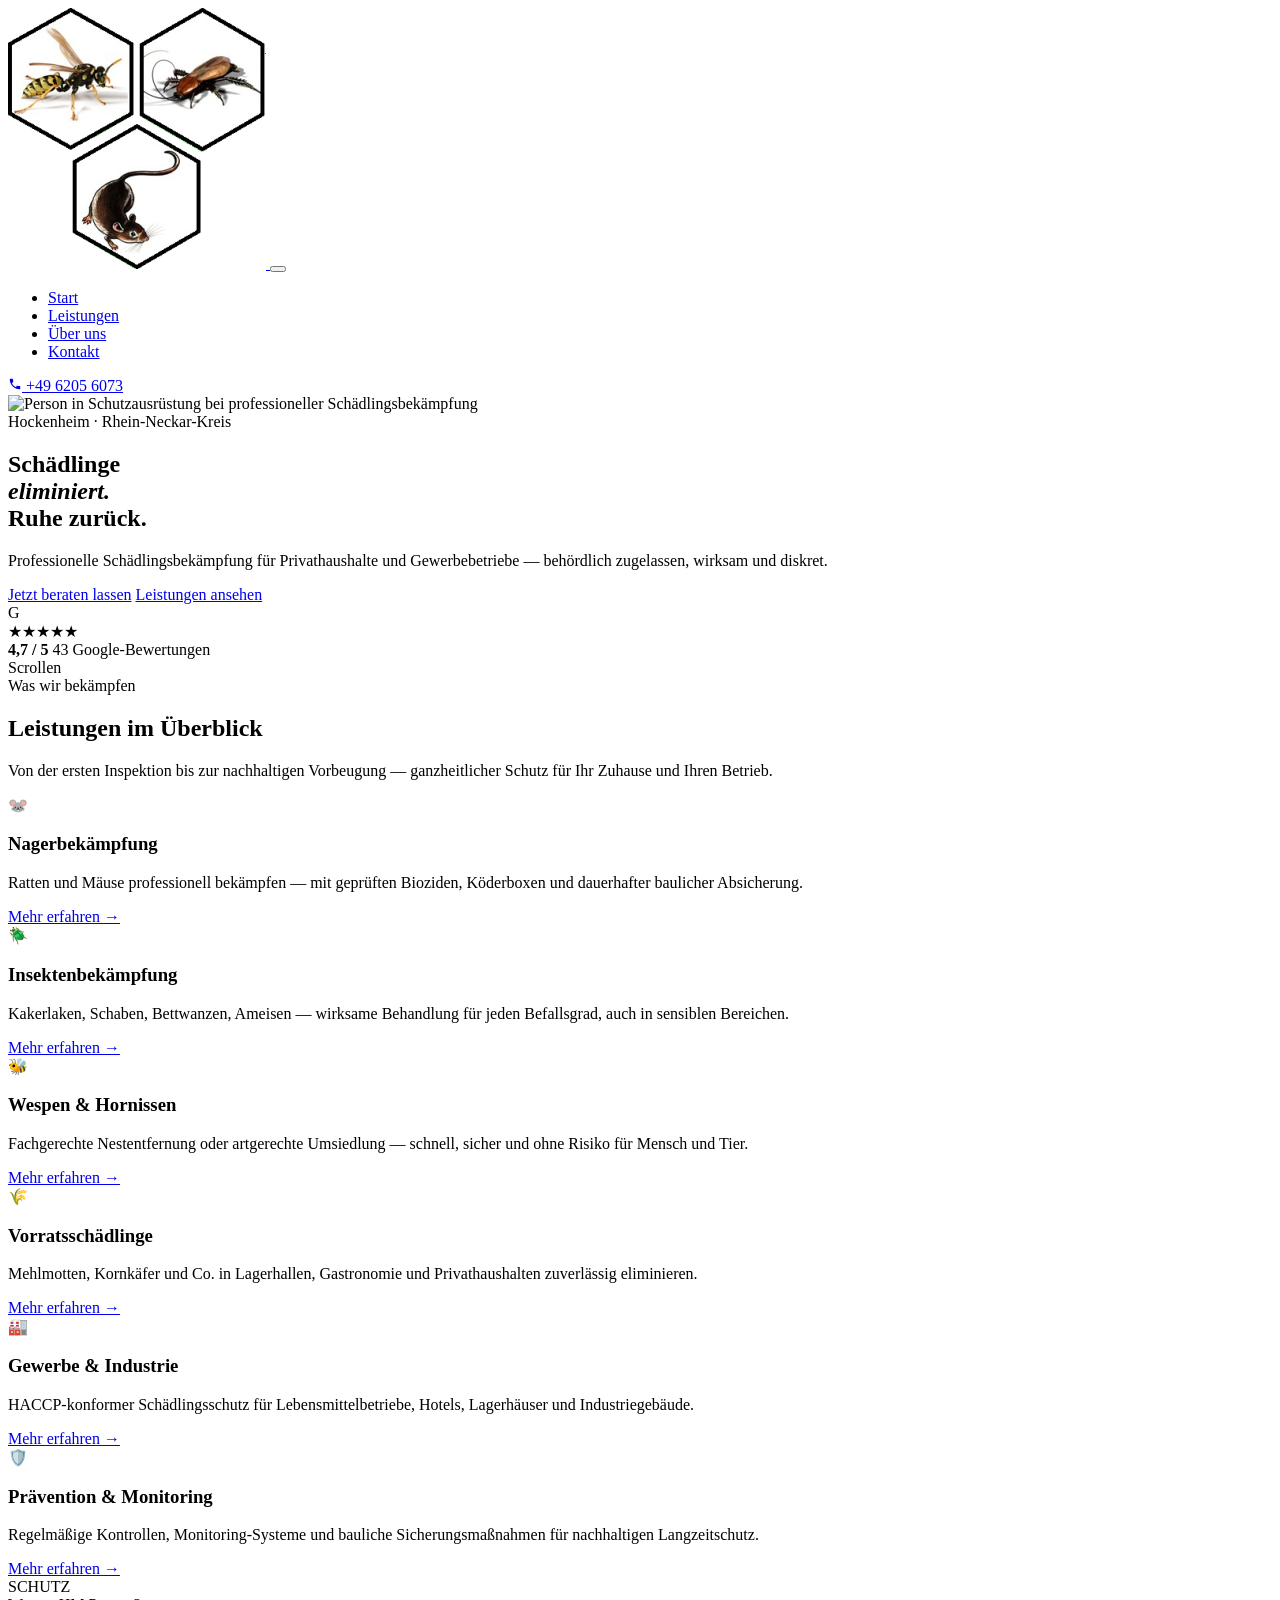
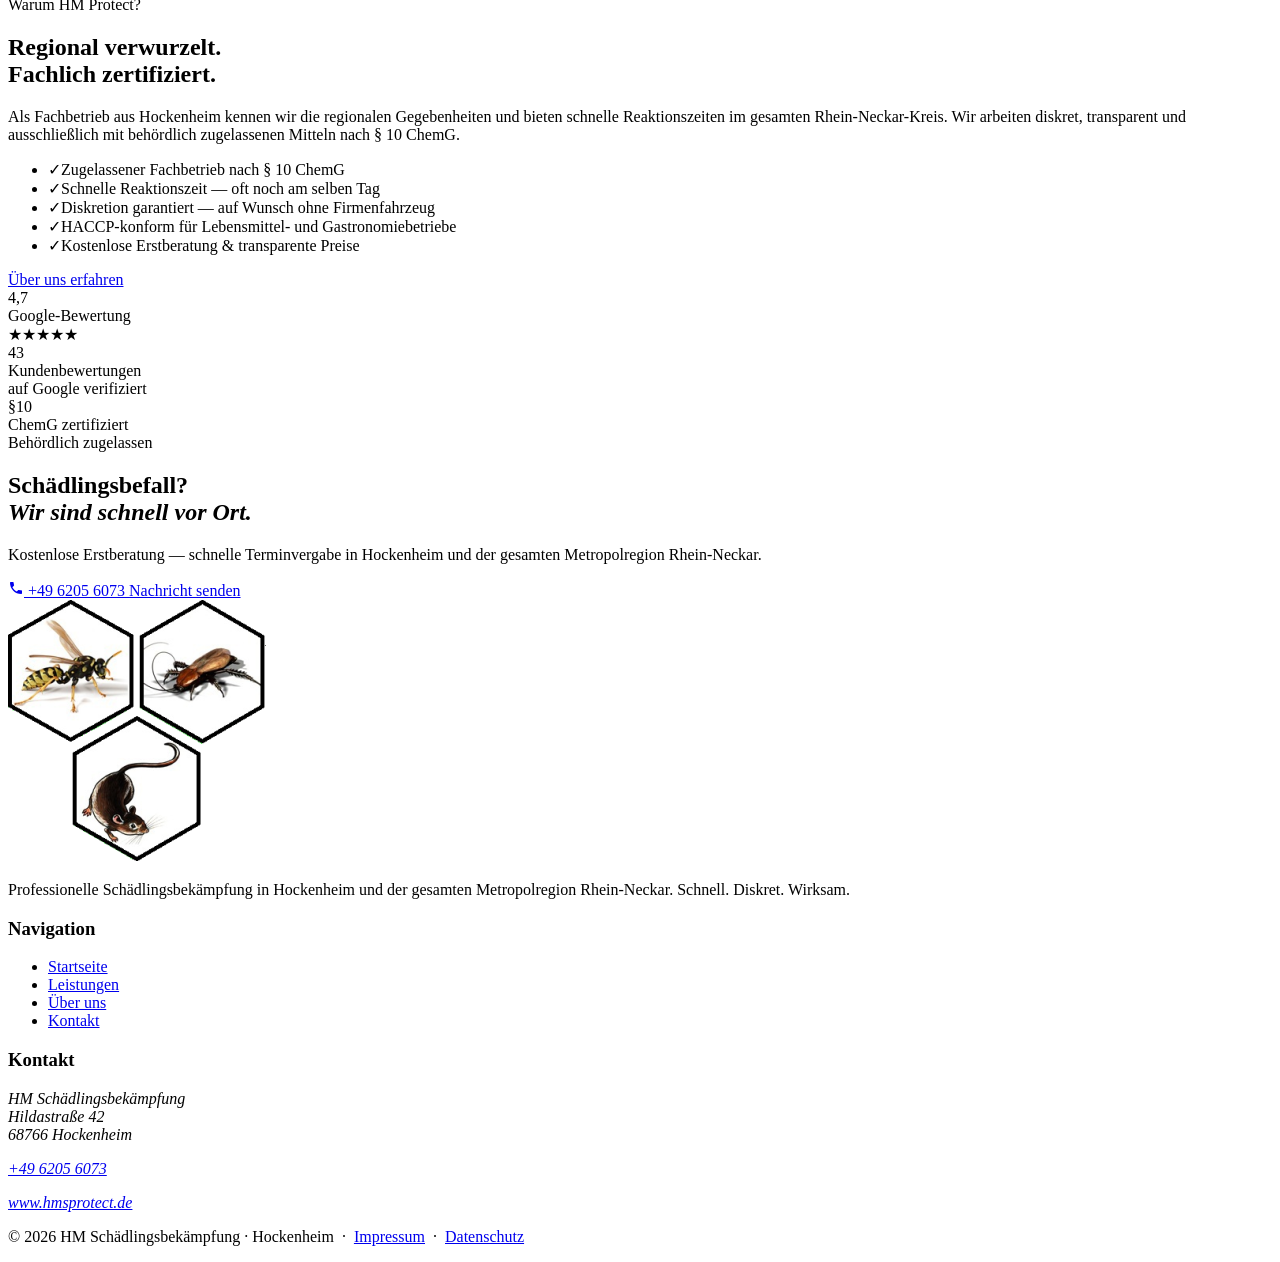
==== commit 3c4278ed: "Upgrade to multipage: index.html" ====
--- a/index.html
+++ b/index.html
@@ -1,1499 +1,315 @@
 <!DOCTYPE html>
 <html lang="de">
 <head>
-    <meta charset="UTF-8">
-    <meta name="viewport" content="width=device-width, initial-scale=1.0">
-    <meta name="description" content="HM Schädlingsbekämpfung Hockenheim – Ihr Experte für professionelle Schädlingsbekämpfung in der Metropolregion Rhein-Neckar. Schnell, diskret und nachhaltig.">
-    <title>HM Schädlingsbekämpfung | Professioneller Kammerjäger in Hockenheim</title>
-    <style>
-        @import url('https://fonts.googleapis.com/css2?family=Cormorant+Garamond:wght@400;500;600;700&family=Outfit:wght@300;400;500;600;700&display=swap');
-
-        *, *::before, *::after {
-            margin: 0;
-            padding: 0;
-            box-sizing: border-box;
-        }
-
-        :root {
-            --color-primary: #EEEEEE;
-            --color-primary-dark: #D4D4D4;
-            --color-bg: #0B0F0E;
-            --color-bg-warm: #111614;
-            --color-bg-card: #161C1A;
-            --color-text: #EEEEEE;
-            --color-text-muted: #8A9490;
-            --color-accent: #B8944A;
-            --color-accent-light: #D4AD5C;
-            --color-accent-glow: rgba(184, 148, 74, 0.15);
-            --color-green: #3A7D5C;
-            --color-green-light: #4A9D70;
-            --color-border: rgba(238, 238, 238, 0.08);
-            --font-display: 'Cormorant Garamond', Georgia, serif;
-            --font-body: 'Outfit', system-ui, sans-serif;
-            --section-padding: clamp(4rem, 10vw, 8rem);
-        }
-
-        html {
-            scroll-behavior: smooth;
-            font-size: 16px;
-        }
-
-        body {
-            font-family: var(--font-body);
-            background-color: var(--color-bg);
-            color: var(--color-text);
-            line-height: 1.6;
-            overflow-x: hidden;
-            -webkit-font-smoothing: antialiased;
-        }
-
-        /* ===================== UTILITY ===================== */
-        .container {
-            max-width: 1200px;
-            margin: 0 auto;
-            padding: 0 clamp(1.25rem, 4vw, 2.5rem);
-        }
-
-        .section-label {
-            font-family: var(--font-body);
-            font-size: 0.75rem;
-            font-weight: 600;
-            letter-spacing: 0.2em;
-            text-transform: uppercase;
-            color: var(--color-accent);
-            margin-bottom: 1rem;
-            display: flex;
-            align-items: center;
-            gap: 0.75rem;
-        }
-
-        .section-label::before {
-            content: '';
-            display: inline-block;
-            width: 2rem;
-            height: 1px;
-            background: var(--color-accent);
-        }
-
-        .section-title {
-            font-family: var(--font-display);
-            font-size: clamp(2rem, 5vw, 3.5rem);
-            font-weight: 600;
-            line-height: 1.15;
-            color: var(--color-primary);
-            margin-bottom: 1.5rem;
-        }
-
-        .section-subtitle {
-            font-size: 1.05rem;
-            color: var(--color-text-muted);
-            max-width: 560px;
-            line-height: 1.7;
-            font-weight: 300;
-        }
-
-        /* ===================== HEADER ===================== */
-        .site-header {
-            position: fixed;
-            top: 0;
-            left: 0;
-            width: 100%;
-            z-index: 1000;
-            padding: 1rem 0;
-            transition: background 0.4s ease, padding 0.3s ease, box-shadow 0.4s ease;
-        }
-
-        .site-header.scrolled {
-            background: rgba(11, 15, 14, 0.85);
-            backdrop-filter: blur(20px);
-            -webkit-backdrop-filter: blur(20px);
-            padding: 0.6rem 0;
-            box-shadow: 0 1px 0 var(--color-border);
-        }
-
-        .header-inner {
-            display: flex;
-            justify-content: space-between;
-            align-items: center;
-        }
-
-        .site-logo {
-            display: flex;
-            align-items: center;
-            gap: 0.75rem;
-            text-decoration: none;
-        }
-
-        .site-logo-img {
-            height: 42px;
-            width: auto;
-        }
-
-        .nav-links {
-            display: flex;
-            gap: 2rem;
-            list-style: none;
-            align-items: center;
-        }
-
-        .nav-links a {
-            font-family: var(--font-body);
-            font-size: 0.85rem;
-            font-weight: 400;
-            color: var(--color-text-muted);
-            text-decoration: none;
-            letter-spacing: 0.02em;
-            transition: color 0.3s ease;
-            position: relative;
-        }
-
-        .nav-links a::after {
-            content: '';
-            position: absolute;
-            bottom: -4px;
-            left: 0;
-            width: 0;
-            height: 1px;
-            background: var(--color-accent);
-            transition: width 0.3s ease;
-        }
-
-        .nav-links a:hover {
-            color: var(--color-primary);
-        }
-
-        .nav-links a:hover::after {
-            width: 100%;
-        }
-
-        .nav-cta {
-            background: var(--color-accent);
-            color: var(--color-bg) !important;
-            padding: 0.6rem 1.5rem;
-            border-radius: 2px;
-            font-weight: 600 !important;
-            letter-spacing: 0.04em;
-            transition: background 0.3s ease, transform 0.2s ease !important;
-        }
-
-        .nav-cta::after {
-            display: none !important;
-        }
-
-        .nav-cta:hover {
-            background: var(--color-accent-light);
-            transform: translateY(-1px);
-        }
-
-        .mobile-toggle {
-            display: none;
-            flex-direction: column;
-            gap: 5px;
-            background: none;
-            border: none;
-            cursor: pointer;
-            padding: 4px;
-        }
-
-        .mobile-toggle span {
-            width: 24px;
-            height: 2px;
-            background: var(--color-primary);
-            transition: transform 0.3s ease, opacity 0.3s ease;
-        }
-
-        /* ===================== HERO ===================== */
-        .hero {
-            position: relative;
-            min-height: 100vh;
-            display: flex;
-            align-items: center;
-            overflow: hidden;
-        }
-
-        .hero::before {
-            content: '';
-            position: absolute;
-            inset: 0;
-            background:
-                radial-gradient(ellipse 80% 60% at 70% 40%, rgba(184, 148, 74, 0.06) 0%, transparent 70%),
-                radial-gradient(ellipse 50% 80% at 20% 80%, rgba(58, 125, 92, 0.05) 0%, transparent 60%);
-            z-index: 1;
-        }
-
-        .hero-bg {
-            position: absolute;
-            top: 0;
-            right: -5%;
-            width: 55%;
-            height: 100%;
-            z-index: 0;
-        }
-
-        .hero-bg img {
-            width: 100%;
-            height: 100%;
-            object-fit: cover;
-            mask-image: linear-gradient(to left, rgba(0,0,0,0.4) 0%, rgba(0,0,0,0.15) 60%, transparent 100%);
-            -webkit-mask-image: linear-gradient(to left, rgba(0,0,0,0.4) 0%, rgba(0,0,0,0.15) 60%, transparent 100%);
-        }
-
-        .hero-content {
-            position: relative;
-            z-index: 2;
-            max-width: 640px;
-            padding-top: 6rem;
-        }
-
-        .hero-badge {
-            display: inline-flex;
-            align-items: center;
-            gap: 0.5rem;
-            background: var(--color-accent-glow);
-            border: 1px solid rgba(184, 148, 74, 0.25);
-            padding: 0.45rem 1rem;
-            border-radius: 2px;
-            font-size: 0.78rem;
-            font-weight: 500;
-            color: var(--color-accent-light);
-            margin-bottom: 2rem;
-            letter-spacing: 0.03em;
-        }
-
-        .hero h1 {
-            font-family: var(--font-display);
-            font-size: clamp(2.8rem, 6vw, 4.5rem);
-            font-weight: 600;
-            line-height: 1.05;
-            color: var(--color-primary);
-            margin-bottom: 1.5rem;
-        }
-
-        .hero h1 em {
-            font-style: italic;
-            color: var(--color-accent);
-        }
-
-        .hero-sub {
-            font-size: 1.1rem;
-            color: var(--color-text-muted);
-            line-height: 1.75;
-            margin-bottom: 2.5rem;
-            max-width: 480px;
-            font-weight: 300;
-        }
-
-        .hero-actions {
-            display: flex;
-            gap: 1rem;
-            align-items: center;
-            flex-wrap: wrap;
-        }
-
-        .btn-primary {
-            display: inline-flex;
-            align-items: center;
-            gap: 0.5rem;
-            background: var(--color-accent);
-            color: var(--color-bg);
-            padding: 1rem 2rem;
-            font-family: var(--font-body);
-            font-size: 0.9rem;
-            font-weight: 600;
-            text-decoration: none;
-            border: none;
-            border-radius: 2px;
-            cursor: pointer;
-            letter-spacing: 0.03em;
-            transition: background 0.3s ease, transform 0.2s ease, box-shadow 0.3s ease;
-        }
-
-        .btn-primary:hover {
-            background: var(--color-accent-light);
-            transform: translateY(-2px);
-            box-shadow: 0 8px 30px rgba(184, 148, 74, 0.25);
-        }
-
-        .btn-secondary {
-            display: inline-flex;
-            align-items: center;
-            gap: 0.5rem;
-            background: transparent;
-            color: var(--color-primary);
-            padding: 1rem 2rem;
-            font-family: var(--font-body);
-            font-size: 0.9rem;
-            font-weight: 500;
-            text-decoration: none;
-            border: 1px solid var(--color-border);
-            border-radius: 2px;
-            cursor: pointer;
-            transition: border-color 0.3s ease, background 0.3s ease;
-        }
-
-        .btn-secondary:hover {
-            border-color: var(--color-text-muted);
-            background: rgba(238, 238, 238, 0.03);
-        }
-
-        .google-badge {
-            display: flex;
-            align-items: center;
-            gap: 0.75rem;
-            margin-top: 2.5rem;
-            padding: 1rem 1.25rem;
-            background: rgba(238, 238, 238, 0.03);
-            border: 1px solid var(--color-border);
-            border-radius: 2px;
-            max-width: fit-content;
-        }
-
-        .google-badge-icon {
-            font-size: 1.5rem;
-            font-weight: 700;
-            color: var(--color-primary);
-            line-height: 1;
-        }
-
-        .google-badge-stars {
-            color: #FBBC04;
-            font-size: 1rem;
-            letter-spacing: 2px;
-        }
-
-        .google-badge-text {
-            font-size: 0.82rem;
-            color: var(--color-text-muted);
-            font-weight: 400;
-        }
-
-        .google-badge-rating {
-            font-weight: 600;
-            color: var(--color-primary);
-        }
-
-        /* ===================== TRUST BAR ===================== */
-        .trust-bar {
-            border-top: 1px solid var(--color-border);
-            border-bottom: 1px solid var(--color-border);
-            padding: 2.5rem 0;
-            background: var(--color-bg-warm);
-        }
-
-        .trust-grid {
-            display: grid;
-            grid-template-columns: repeat(4, 1fr);
-            gap: 2rem;
-            text-align: center;
-        }
-
-        .trust-item {
-            display: flex;
-            flex-direction: column;
-            align-items: center;
-            gap: 0.5rem;
-        }
-
-        .trust-number {
-            font-family: var(--font-display);
-            font-size: clamp(1.8rem, 3vw, 2.5rem);
-            font-weight: 600;
-            color: var(--color-accent);
-            line-height: 1;
-        }
-
-        .trust-label {
-            font-size: 0.82rem;
-            color: var(--color-text-muted);
-            font-weight: 400;
-            letter-spacing: 0.02em;
-        }
-
-        /* ===================== SERVICES ===================== */
-        .services {
-            padding: var(--section-padding) 0;
-            position: relative;
-        }
-
-        .services::before {
-            content: '';
-            position: absolute;
-            top: 0;
-            right: 0;
-            width: 40%;
-            height: 100%;
-            background: radial-gradient(ellipse at right, rgba(184, 148, 74, 0.03) 0%, transparent 70%);
-            pointer-events: none;
-        }
-
-        .services-header {
-            margin-bottom: 4rem;
-        }
-
-        .services-grid {
-            display: grid;
-            grid-template-columns: repeat(3, 1fr);
-            gap: 1.5rem;
-        }
-
-        .service-card {
-            position: relative;
-            padding: 2.5rem 2rem;
-            background: var(--color-bg-card);
-            border: 1px solid var(--color-border);
-            border-radius: 2px;
-            transition: transform 0.4s ease, border-color 0.4s ease, box-shadow 0.4s ease;
-            overflow: hidden;
-        }
-
-        .service-card::before {
-            content: '';
-            position: absolute;
-            top: 0;
-            left: 0;
-            width: 100%;
-            height: 2px;
-            background: linear-gradient(90deg, var(--color-accent), transparent);
-            opacity: 0;
-            transition: opacity 0.4s ease;
-        }
-
-        .service-card:hover {
-            transform: translateY(-4px);
-            border-color: rgba(184, 148, 74, 0.2);
-            box-shadow: 0 20px 60px rgba(0, 0, 0, 0.3);
-        }
-
-        .service-card:hover::before {
-            opacity: 1;
-        }
-
-        .service-icon {
-            font-size: 2rem;
-            margin-bottom: 1.25rem;
-            display: block;
-        }
-
-        .service-card h3 {
-            font-family: var(--font-display);
-            font-size: 1.4rem;
-            font-weight: 600;
-            color: var(--color-primary);
-            margin-bottom: 0.75rem;
-        }
-
-        .service-card p {
-            font-size: 0.9rem;
-            color: var(--color-text-muted);
-            line-height: 1.7;
-            font-weight: 300;
-        }
-
-        /* ===================== ABOUT ===================== */
-        .about {
-            padding: var(--section-padding) 0;
-            background: var(--color-bg-warm);
-            position: relative;
-        }
-
-        .about-grid {
-            display: grid;
-            grid-template-columns: 1fr 1fr;
-            gap: 4rem;
-            align-items: center;
-        }
-
-        .about-visual {
-            position: relative;
-            height: 400px;
-        }
-
-        .about-block {
-            position: absolute;
-            border-radius: 2px;
-        }
-
-        .about-block-1 {
-            top: 0;
-            left: 0;
-            width: 70%;
-            height: 75%;
-            background: linear-gradient(135deg, var(--color-accent), rgba(184, 148, 74, 0.6));
-        }
-
-        .about-block-2 {
-            bottom: 0;
-            right: 0;
-            width: 65%;
-            height: 55%;
-            background: var(--color-bg-card);
-            border: 1px solid var(--color-border);
-            display: flex;
-            align-items: center;
-            justify-content: center;
-            padding: 2rem;
-        }
-
-        .about-block-2-inner {
-            text-align: center;
-        }
-
-        .about-block-2-inner .big-number {
-            font-family: var(--font-display);
-            font-size: 3.5rem;
-            font-weight: 700;
-            color: var(--color-accent);
-            line-height: 1;
-        }
-
-        .about-block-2-inner span {
-            display: block;
-            font-size: 0.85rem;
-            color: var(--color-text-muted);
-            margin-top: 0.5rem;
-        }
-
-        .about-text h3 {
-            font-family: var(--font-display);
-            font-size: 1.6rem;
-            font-weight: 600;
-            color: var(--color-primary);
-            margin: 1.5rem 0 1rem;
-        }
-
-        .about-text p {
-            font-size: 0.95rem;
-            color: var(--color-text-muted);
-            line-height: 1.8;
-            font-weight: 300;
-            margin-bottom: 1rem;
-        }
-
-        .about-list {
-            list-style: none;
-            margin-top: 1.5rem;
-            display: grid;
-            gap: 0.75rem;
-        }
-
-        .about-list li {
-            display: flex;
-            align-items: center;
-            gap: 0.75rem;
-            font-size: 0.9rem;
-            color: var(--color-text-muted);
-        }
-
-        .about-list li::before {
-            content: '◆';
-            color: var(--color-accent);
-            font-size: 0.5rem;
-        }
-
-        /* ===================== PROCESS ===================== */
-        .process {
-            padding: var(--section-padding) 0;
-            position: relative;
-        }
-
-        .process-header {
-            text-align: center;
-            margin-bottom: 4rem;
-        }
-
-        .process-header .section-label {
-            justify-content: center;
-        }
-
-        .process-header .section-subtitle {
-            margin: 0 auto;
-        }
-
-        .process-steps {
-            display: grid;
-            grid-template-columns: repeat(4, 1fr);
-            gap: 1.5rem;
-            position: relative;
-        }
-
-        .process-steps::before {
-            content: '';
-            position: absolute;
-            top: 2.5rem;
-            left: 12.5%;
-            width: 75%;
-            height: 1px;
-            background: linear-gradient(90deg, transparent, var(--color-accent), var(--color-accent), transparent);
-            opacity: 0.3;
-        }
-
-        .process-step {
-            text-align: center;
-            position: relative;
-        }
-
-        .step-num {
-            display: inline-flex;
-            align-items: center;
-            justify-content: center;
-            width: 3.5rem;
-            height: 3.5rem;
-            border-radius: 50%;
-            background: var(--color-bg-card);
-            border: 1px solid var(--color-accent);
-            font-family: var(--font-display);
-            font-size: 1.3rem;
-            font-weight: 700;
-            color: var(--color-accent);
-            margin-bottom: 1.25rem;
-            position: relative;
-            z-index: 1;
-        }
-
-        .process-step h4 {
-            font-family: var(--font-display);
-            font-size: 1.2rem;
-            font-weight: 600;
-            color: var(--color-primary);
-            margin-bottom: 0.5rem;
-        }
-
-        .process-step p {
-            font-size: 0.85rem;
-            color: var(--color-text-muted);
-            line-height: 1.6;
-            font-weight: 300;
-        }
-
-        /* ===================== CTA BAND ===================== */
-        .cta-band {
-            padding: 4rem 0;
-            background: linear-gradient(135deg, var(--color-accent) 0%, #8A6B2E 100%);
-            position: relative;
-            overflow: hidden;
-        }
-
-        .cta-band::before {
-            content: '';
-            position: absolute;
-            top: -50%;
-            right: -10%;
-            width: 40%;
-            height: 200%;
-            background: rgba(255, 255, 255, 0.04);
-            transform: rotate(15deg);
-        }
-
-        .cta-band-inner {
-            display: flex;
-            align-items: center;
-            justify-content: space-between;
-            gap: 2rem;
-            flex-wrap: wrap;
-            position: relative;
-            z-index: 1;
-        }
-
-        .cta-band h2 {
-            font-family: var(--font-display);
-            font-size: clamp(1.6rem, 3vw, 2.2rem);
-            font-weight: 600;
-            color: var(--color-bg);
-            line-height: 1.2;
-        }
-
-        .cta-band p {
-            color: rgba(11, 15, 14, 0.7);
-            font-size: 0.95rem;
-            margin-top: 0.5rem;
-        }
-
-        .btn-dark {
-            display: inline-flex;
-            align-items: center;
-            gap: 0.5rem;
-            background: var(--color-bg);
-            color: var(--color-primary);
-            padding: 1rem 2.5rem;
-            font-family: var(--font-body);
-            font-size: 0.9rem;
-            font-weight: 600;
-            text-decoration: none;
-            border-radius: 2px;
-            transition: transform 0.2s ease, box-shadow 0.3s ease;
-            white-space: nowrap;
-        }
-
-        .btn-dark:hover {
-            transform: translateY(-2px);
-            box-shadow: 0 8px 30px rgba(0, 0, 0, 0.4);
-        }
-
-        /* ===================== CONTACT ===================== */
-        .contact {
-            padding: var(--section-padding) 0;
-            background: var(--color-bg-warm);
-        }
-
-        .contact-grid {
-            display: grid;
-            grid-template-columns: 1fr 1fr;
-            gap: 4rem;
-        }
-
-        .contact-info h3 {
-            font-family: var(--font-display);
-            font-size: 1.5rem;
-            font-weight: 600;
-            color: var(--color-primary);
-            margin-bottom: 1.5rem;
-        }
-
-        .contact-detail {
-            display: flex;
-            align-items: flex-start;
-            gap: 1rem;
-            margin-bottom: 1.5rem;
-        }
-
-        .contact-detail-icon {
-            font-size: 1.2rem;
-            color: var(--color-accent);
-            margin-top: 0.15rem;
-            flex-shrink: 0;
-        }
-
-        .contact-detail-text {
-            font-size: 0.92rem;
-            color: var(--color-text-muted);
-            line-height: 1.6;
-        }
-
-        .contact-detail-text strong {
-            color: var(--color-primary);
-            display: block;
-            font-weight: 500;
-            margin-bottom: 0.15rem;
-        }
-
-        .contact-detail-text a {
-            color: var(--color-accent);
-            text-decoration: none;
-            transition: color 0.3s ease;
-        }
-
-        .contact-detail-text a:hover {
-            color: var(--color-accent-light);
-        }
-
-        .contact-form-wrap {
-            background: var(--color-bg-card);
-            border: 1px solid var(--color-border);
-            padding: 2.5rem;
-            border-radius: 2px;
-        }
-
-        .form-group {
-            margin-bottom: 1.25rem;
-        }
-
-        .form-group label {
-            display: block;
-            font-size: 0.82rem;
-            font-weight: 500;
-            color: var(--color-text-muted);
-            margin-bottom: 0.5rem;
-            letter-spacing: 0.02em;
-        }
-
-        .form-group input,
-        .form-group textarea {
-            width: 100%;
-            padding: 0.85rem 1rem;
-            background: var(--color-bg);
-            border: 1px solid var(--color-border);
-            border-radius: 2px;
-            color: var(--color-primary);
-            font-family: var(--font-body);
-            font-size: 0.9rem;
-            transition: border-color 0.3s ease, box-shadow 0.3s ease;
-        }
-
-        .form-group input:focus,
-        .form-group textarea:focus {
-            outline: none;
-            border-color: var(--color-accent);
-            box-shadow: 0 0 0 3px var(--color-accent-glow);
-        }
-
-        .form-group textarea {
-            resize: vertical;
-            min-height: 120px;
-        }
-
-        .form-group input::placeholder,
-        .form-group textarea::placeholder {
-            color: rgba(138, 148, 144, 0.5);
-        }
-
-        .form-submit {
-            width: 100%;
-            padding: 1rem;
-            background: var(--color-accent);
-            color: var(--color-bg);
-            font-family: var(--font-body);
-            font-size: 0.9rem;
-            font-weight: 600;
-            border: none;
-            border-radius: 2px;
-            cursor: pointer;
-            letter-spacing: 0.03em;
-            transition: background 0.3s ease, transform 0.2s ease;
-        }
-
-        .form-submit:hover {
-            background: var(--color-accent-light);
-            transform: translateY(-1px);
-        }
-
-        .form-success {
-            display: none;
-            text-align: center;
-            padding: 2rem;
-        }
-
-        .form-success.visible {
-            display: block;
-        }
-
-        .form-success-icon {
-            font-size: 2.5rem;
-            margin-bottom: 1rem;
-        }
-
-        .form-success h4 {
-            font-family: var(--font-display);
-            font-size: 1.4rem;
-            color: var(--color-primary);
-            margin-bottom: 0.5rem;
-        }
-
-        .form-success p {
-            font-size: 0.9rem;
-            color: var(--color-text-muted);
-        }
-
-        /* ===================== FOOTER ===================== */
-        .site-footer {
-            padding: 3rem 0 2rem;
-            border-top: 1px solid var(--color-border);
-        }
-
-        .footer-inner {
-            display: flex;
-            justify-content: space-between;
-            align-items: flex-start;
-            gap: 2rem;
-            flex-wrap: wrap;
-            margin-bottom: 2rem;
-        }
-
-        .footer-brand p {
-            font-size: 0.85rem;
-            color: var(--color-text-muted);
-            margin-top: 0.75rem;
-            max-width: 280px;
-            line-height: 1.6;
-        }
-
-        .footer-nav h4 {
-            font-size: 0.78rem;
-            font-weight: 600;
-            text-transform: uppercase;
-            letter-spacing: 0.12em;
-            color: var(--color-primary);
-            margin-bottom: 1rem;
-        }
-
-        .footer-nav ul {
-            list-style: none;
-            display: grid;
-            gap: 0.5rem;
-        }
-
-        .footer-nav a {
-            font-size: 0.85rem;
-            color: var(--color-text-muted);
-            text-decoration: none;
-            transition: color 0.3s ease;
-        }
-
-        .footer-nav a:hover {
-            color: var(--color-accent);
-        }
-
-        .footer-bottom {
-            display: flex;
-            justify-content: space-between;
-            align-items: center;
-            padding-top: 2rem;
-            border-top: 1px solid var(--color-border);
-            font-size: 0.78rem;
-            color: var(--color-text-muted);
-            flex-wrap: wrap;
-            gap: 0.5rem;
-        }
-
-        .footer-bottom a {
-            color: var(--color-text-muted);
-            text-decoration: none;
-            transition: color 0.3s ease;
-        }
-
-        .footer-bottom a:hover {
-            color: var(--color-accent);
-        }
-
-        /* ===================== ANIMATIONS ===================== */
-        .reveal {
-            opacity: 0;
-            transform: translateY(30px);
-            transition: opacity 0.8s ease, transform 0.8s ease;
-        }
-
-        .reveal.visible {
-            opacity: 1;
-            transform: translateY(0);
-        }
-
-        .reveal-delay-1 { transition-delay: 0.1s; }
-        .reveal-delay-2 { transition-delay: 0.2s; }
-        .reveal-delay-3 { transition-delay: 0.3s; }
-        .reveal-delay-4 { transition-delay: 0.4s; }
-        .reveal-delay-5 { transition-delay: 0.5s; }
-
-        /* ===================== RESPONSIVE ===================== */
-        @media (max-width: 1024px) {
-            .services-grid {
-                grid-template-columns: repeat(2, 1fr);
-            }
-
-            .process-steps {
-                grid-template-columns: repeat(2, 1fr);
-                gap: 2.5rem;
-            }
-
-            .process-steps::before {
-                display: none;
-            }
-
-            .about-grid {
-                gap: 3rem;
-            }
-        }
-
-        @media (max-width: 768px) {
-            .nav-links {
-                display: none;
-                position: fixed;
-                top: 0;
-                left: 0;
-                width: 100%;
-                height: 100vh;
-                background: rgba(11, 15, 14, 0.97);
-                backdrop-filter: blur(20px);
-                flex-direction: column;
-                justify-content: center;
-                align-items: center;
-                gap: 2rem;
-                z-index: 999;
-            }
-
-            .nav-links.open {
-                display: flex;
-            }
-
-            .nav-links a {
-                font-size: 1.2rem;
-            }
-
-            .mobile-toggle {
-                display: flex;
-                z-index: 1001;
-            }
-
-            .mobile-toggle.active span:nth-child(1) {
-                transform: rotate(45deg) translate(5px, 5px);
-            }
-
-            .mobile-toggle.active span:nth-child(2) {
-                opacity: 0;
-            }
-
-            .mobile-toggle.active span:nth-child(3) {
-                transform: rotate(-45deg) translate(5px, -5px);
-            }
-
-            .hero-bg {
-                width: 100%;
-                right: 0;
-                opacity: 0.2;
-            }
-
-            .hero-content {
-                max-width: 100%;
-            }
-
-            .services-grid {
-                grid-template-columns: 1fr;
-            }
-
-            .about-grid {
-                grid-template-columns: 1fr;
-            }
-
-            .about-visual {
-                height: 280px;
-            }
-
-            .contact-grid {
-                grid-template-columns: 1fr;
-            }
-
-            .trust-grid {
-                grid-template-columns: repeat(2, 1fr);
-                gap: 1.5rem;
-            }
-
-            .cta-band-inner {
-                flex-direction: column;
-                text-align: center;
-            }
-
-            .footer-inner {
-                flex-direction: column;
-            }
-
-            .footer-bottom {
-                flex-direction: column;
-                text-align: center;
-            }
-        }
-
-        @media (max-width: 480px) {
-            .hero h1 {
-                font-size: 2.2rem;
-            }
-
-            .hero-actions {
-                flex-direction: column;
-                width: 100%;
-            }
-
-            .btn-primary, .btn-secondary {
-                width: 100%;
-                justify-content: center;
-            }
-
-            .process-steps {
-                grid-template-columns: 1fr;
-            }
-
-            .trust-grid {
-                grid-template-columns: 1fr 1fr;
-            }
-
-            .google-badge {
-                flex-direction: column;
-                text-align: center;
-            }
-
-            .contact-form-wrap {
-                padding: 1.5rem;
-            }
-        }
-    </style>
+  <meta charset="UTF-8">
+  <meta name="viewport" content="width=device-width, initial-scale=1.0">
+  <title>Schädlingsbekämpfung in Hockenheim | HM Schädlingsbekämpfung</title>
+  <!-- SEO Meta-Tags (Claude CLI) -->
+  <meta name="description" content="Professionelle Schädlingsbekämpfung in Hockenheim &amp; Umgebung. Schnell, diskret &amp; zuverlässig. Jetzt kostenlos anfragen: +49 6205 6073.">
+  <meta name="robots" content="index, follow">
+  <meta property="og:type" content="website">
+  <meta property="og:title" content="HM Schädlingsbekämpfung – Ihr Experte in Hockenheim">
+  <meta property="og:description" content="Schädlinge sofort bekämpfen lassen – HM Schädlingsbekämpfung in Hockenheim. 4,7/5 bei Google. Jetzt Termin vereinbaren!">
+  <meta property="og:site_name" content="HM Schädlingsbekämpfung ">
+  <meta property="og:locale" content="de_DE">
+  <meta property="og:url" content="https://www.hmsprotect.de/">
+  <meta name="twitter:card" content="summary">
+  <meta name="twitter:title" content="HM Schädlingsbekämpfung – Ihr Experte in Hockenheim">
+  <meta name="twitter:description" content="Schädlinge sofort bekämpfen lassen – HM Schädlingsbekämpfung in Hockenheim. 4,7/5 bei Google. Jetzt Termin vereinbaren!">
+  <link rel="canonical" href="https://www.hmsprotect.de/">
+  <meta name="description" content="Professionelle Schädlingsbekämpfung in Hockenheim und dem Rhein-Neckar-Kreis. HM Protect – schnell, diskret, wirksam. Kostenlose Erstberatung: +49 6205 6073">
+  <link rel="canonical" href="https://www.hmsprotect.de/">
+  <link rel="stylesheet" href="styles.css">
 </head>
 <body>
 
-    <!-- HEADER -->
-    <header class="site-header" id="header">
-        <div class="container">
-            <div class="header-inner">
-                <a href="#" class="site-logo">
-                    <img src="images/logo.png" alt="HM Schädlingsbekämpfung Logo" class="site-logo-img">
-                </a>
-                <nav>
-                    <ul class="nav-links" id="navLinks">
-                        <li><a href="#leistungen">Leistungen</a></li>
-                        <li><a href="#ueber-uns">Über uns</a></li>
-                        <li><a href="#ablauf">Ablauf</a></li>
-                        <li><a href="#kontakt">Kontakt</a></li>
-                        <li><a href="tel:+4962056073" class="nav-cta">Jetzt anrufen</a></li>
-                    </ul>
-                </nav>
-                <button class="mobile-toggle" id="mobileToggle" aria-label="Menü öffnen">
-                    <span></span>
-                    <span></span>
-                    <span></span>
-                </button>
+  <header class="site-header" id="top">
+    <div class="nav-wrap">
+      <div class="nav-container">
+        <a href="index.html" class="logo-link" aria-label="HM Schädlingsbekämpfung – Startseite">
+          <img src="images/logo.png" alt="HM Schädlingsbekämpfung Logo" class="site-logo-img">
+        </a>
+
+        <button class="nav-toggle" aria-label="Navigation öffnen" aria-expanded="false">
+          <span></span>
+          <span></span>
+          <span></span>
+        </button>
+
+        <ul class="nav-menu" role="list">
+          <li><a href="index.html" class="nav-link active">Start</a></li>
+          <li><a href="leistungen.html" class="nav-link">Leistungen</a></li>
+          <li><a href="ueber-uns.html" class="nav-link">Über uns</a></li>
+          <li><a href="kontakt.html" class="nav-link">Kontakt</a></li>
+        </ul>
+
+        <a href="tel:+4962056073" class="nav-phone">
+          <svg width="14" height="14" viewBox="0 0 24 24" fill="currentColor" aria-hidden="true"><path d="M6.62 10.79c1.44 2.83 3.76 5.14 6.59 6.59l2.2-2.2c.27-.27.67-.36 1.02-.24 1.12.37 2.33.57 3.57.57.55 0 1 .45 1 1V20c0 .55-.45 1-1 1-9.39 0-17-7.61-17-17 0-.55.45-1 1-1h3.5c.55 0 1 .45 1 1 0 1.25.2 2.45.57 3.57.11.35.03.74-.25 1.02l-2.2 2.2z"/></svg>
+          +49 6205 6073
+        </a>
+      </div>
+    </div>
+  </header>
+
+  <main>
+
+    <!-- ═══════════════════ HERO ═══════════════════ -->
+    <section class="hero" aria-label="Startbild">
+      <div class="hero-bg">
+        <img
+          src="https://images.pexels.com/photos/4176363/pexels-photo-4176363.jpeg?auto=compress&cs=tinysrgb&h=350"
+          alt="Person in Schutzausrüstung bei professioneller Schädlingsbekämpfung"
+          class="hero-bg-img"
+          loading="eager"
+          fetchpriority="high"
+        >
+        <div class="hero-overlay"></div>
+      </div>
+
+      <div class="hero-inner container">
+        <div class="hero-content">
+          <span class="hero-eyebrow">Hockenheim · Rhein-Neckar-Kreis</span>
+
+          <h1 class="hero-heading">
+            Schädlinge<br>
+            <em>eliminiert.</em><br>
+            Ruhe zurück.
+          </h1>
+
+          <p class="hero-sub">
+            Professionelle Schädlingsbekämpfung für Privathaushalte und Gewerbebetriebe —
+            behördlich zugelassen, wirksam und diskret.
+          </p>
+
+          <div class="hero-cta-row">
+            <a href="kontakt.html" class="btn btn-primary">Jetzt beraten lassen</a>
+            <a href="leistungen.html" class="btn btn-ghost">Leistungen ansehen</a>
+          </div>
+
+          <div class="rating-badge" aria-label="Google Bewertung: 4,7 von 5 Sternen, 43 Bewertungen">
+            <div class="rating-g-icon" aria-hidden="true">G</div>
+            <div class="rating-stars" aria-hidden="true">★★★★★</div>
+            <div class="rating-info">
+              <strong>4,7 / 5</strong>
+              <span>43 Google-Bewertungen</span>
             </div>
-        </div>
-    </header>
-
-    <main>
-
-        <!-- HERO -->
-        <section class="hero" id="hero">
-            <div class="hero-bg">
-                <img src="https://images.pexels.com/photos/4176363/pexels-photo-4176363.jpeg?auto=compress&cs=tinysrgb&h=350" alt="Person in PPE fumigating indoors for health safety during COVID-19." loading="eager">
+          </div>
+        </div>
+      </div>
+
+      <div class="hero-scroll-hint" aria-hidden="true">
+        <span>Scrollen</span>
+        <div class="scroll-line"></div>
+      </div>
+    </section>
+
+    <!-- ═══════════════════ LEISTUNGSÜBERSICHT ═══════════════════ -->
+    <section class="services-section" id="leistungen" aria-labelledby="services-heading">
+      <div class="container">
+        <header class="section-header">
+          <span class="section-label">Was wir bekämpfen</span>
+          <h2 class="section-title" id="services-heading">Leistungen im Überblick</h2>
+          <p class="section-desc">Von der ersten Inspektion bis zur nachhaltigen Vorbeugung — ganzheitlicher Schutz für Ihr Zuhause und Ihren Betrieb.</p>
+        </header>
+
+        <div class="services-grid">
+          <article class="service-card reveal">
+            <div class="sc-icon" aria-hidden="true">🐭</div>
+            <h3>Nagerbekämpfung</h3>
+            <p>Ratten und Mäuse professionell bekämpfen — mit geprüften Bioziden, Köderboxen und dauerhafter baulicher Absicherung.</p>
+            <a href="leistungen.html" class="sc-link">Mehr erfahren <span aria-hidden="true">→</span></a>
+          </article>
+
+          <article class="service-card reveal">
+            <div class="sc-icon" aria-hidden="true">🪲</div>
+            <h3>Insektenbekämpfung</h3>
+            <p>Kakerlaken, Schaben, Bettwanzen, Ameisen — wirksame Behandlung für jeden Befallsgrad, auch in sensiblen Bereichen.</p>
+            <a href="leistungen.html" class="sc-link">Mehr erfahren <span aria-hidden="true">→</span></a>
+          </article>
+
+          <article class="service-card reveal">
+            <div class="sc-icon" aria-hidden="true">🐝</div>
+            <h3>Wespen & Hornissen</h3>
+            <p>Fachgerechte Nestentfernung oder artgerechte Umsiedlung — schnell, sicher und ohne Risiko für Mensch und Tier.</p>
+            <a href="leistungen.html" class="sc-link">Mehr erfahren <span aria-hidden="true">→</span></a>
+          </article>
+
+          <article class="service-card reveal">
+            <div class="sc-icon" aria-hidden="true">🌾</div>
+            <h3>Vorratsschädlinge</h3>
+            <p>Mehlmotten, Kornkäfer und Co. in Lagerhallen, Gastronomie und Privathaushalten zuverlässig eliminieren.</p>
+            <a href="leistungen.html" class="sc-link">Mehr erfahren <span aria-hidden="true">→</span></a>
+          </article>
+
+          <article class="service-card reveal">
+            <div class="sc-icon" aria-hidden="true">🏭</div>
+            <h3>Gewerbe & Industrie</h3>
+            <p>HACCP-konformer Schädlingsschutz für Lebensmittelbetriebe, Hotels, Lagerhäuser und Industriegebäude.</p>
+            <a href="leistungen.html" class="sc-link">Mehr erfahren <span aria-hidden="true">→</span></a>
+          </article>
+
+          <article class="service-card reveal">
+            <div class="sc-icon" aria-hidden="true">🛡️</div>
+            <h3>Prävention & Monitoring</h3>
+            <p>Regelmäßige Kontrollen, Monitoring-Systeme und bauliche Sicherungsmaßnahmen für nachhaltigen Langzeitschutz.</p>
+            <a href="leistungen.html" class="sc-link">Mehr erfahren <span aria-hidden="true">→</span></a>
+          </article>
+        </div>
+      </div>
+    </section>
+
+    <!-- ═══════════════════ WARUM HM PROTECT ═══════════════════ -->
+    <section class="trust-section" aria-labelledby="trust-heading">
+      <div class="trust-bg-word" aria-hidden="true">SCHUTZ</div>
+      <div class="container">
+        <div class="trust-grid">
+          <div class="trust-content reveal-left">
+            <span class="section-label light">Warum HM Protect?</span>
+            <h2 class="section-title light" id="trust-heading">
+              Regional verwurzelt.<br>
+              Fachlich zertifiziert.
+            </h2>
+            <p class="trust-desc">
+              Als Fachbetrieb aus Hockenheim kennen wir die regionalen Gegebenheiten und bieten schnelle
+              Reaktionszeiten im gesamten Rhein-Neckar-Kreis. Wir arbeiten diskret, transparent und
+              ausschließlich mit behördlich zugelassenen Mitteln nach §&nbsp;10 ChemG.
+            </p>
+            <ul class="trust-list">
+              <li><span class="check-mark" aria-hidden="true">✓</span>Zugelassener Fachbetrieb nach §&nbsp;10 ChemG</li>
+              <li><span class="check-mark" aria-hidden="true">✓</span>Schnelle Reaktionszeit — oft noch am selben Tag</li>
+              <li><span class="check-mark" aria-hidden="true">✓</span>Diskretion garantiert — auf Wunsch ohne Firmenfahrzeug</li>
+              <li><span class="check-mark" aria-hidden="true">✓</span>HACCP-konform für Lebensmittel- und Gastronomiebetriebe</li>
+              <li><span class="check-mark" aria-hidden="true">✓</span>Kostenlose Erstberatung &amp; transparente Preise</li>
+            </ul>
+            <a href="ueber-uns.html" class="btn btn-outline-light">Über uns erfahren</a>
+          </div>
+
+          <div class="trust-stats reveal-right">
+            <div class="stat-card">
+              <div class="stat-value">4,7</div>
+              <div class="stat-name">Google-Bewertung</div>
+              <div class="stat-stars" aria-label="4,7 Sterne">★★★★★</div>
             </div>
-            <div class="container">
-                <div class="hero-content">
-                    <div class="hero-badge">
-                        ◆ Ihr Kammerjäger in der Metropolregion Rhein-Neckar
-                    </div>
-                    <h1>Schädlinge <em>nachhaltig</em> beseitigen — sicher &amp; diskret</h1>
-                    <p class="hero-sub">
-                        Professionelle Schädlingsbekämpfung für Privathaushalte und Gewerbebetriebe in Hockenheim und Umgebung. Schnelle Hilfe bei akutem Befall, dauerhafte Lösungen mit Garantie.
-                    </p>
-                    <div class="hero-actions">
-                        <a href="tel:+4962056073" class="btn-primary">
-                            ☎ Soforthilfe anrufen
-                        </a>
-                        <a href="#kontakt" class="btn-secondary">
-                            Kostenlose Beratung →
-                        </a>
-                    </div>
-                    <div class="google-badge">
-                        <div class="google-badge-icon">G</div>
-                        <div>
-                            <div class="google-badge-stars">★★★★★</div>
-                            <div class="google-badge-text">
-                                <span class="google-badge-rating">4.7/5</span> · 43 Google Bewertungen
-                            </div>
-                        </div>
-                    </div>
-                </div>
+            <div class="stat-card">
+              <div class="stat-value">43</div>
+              <div class="stat-name">Kundenbewertungen</div>
+              <div class="stat-sub">auf Google verifiziert</div>
             </div>
-        </section>
-
-        <!-- TRUST BAR -->
-        <section class="trust-bar">
-            <div class="container">
-                <div class="trust-grid">
-                    <div class="trust-item reveal">
-                        <div class="trust-number">24h</div>
-                        <div class="trust-label">Notfall-Einsatz</div>
-                    </div>
-                    <div class="trust-item reveal reveal-delay-1">
-                        <div class="trust-number">100%</div>
-                        <div class="trust-label">Diskrete Abwicklung</div>
-                    </div>
-                    <div class="trust-item reveal reveal-delay-2">
-                        <div class="trust-number">IHK</div>
-                        <div class="trust-label">Zertifizierter Betrieb</div>
-                    </div>
-                    <div class="trust-item reveal reveal-delay-3">
-                        <div class="trust-number">4.7★</div>
-                        <div class="trust-label">Google Bewertung</div>
-                    </div>
-                </div>
+            <div class="stat-card">
+              <div class="stat-value">§10</div>
+              <div class="stat-name">ChemG zertifiziert</div>
+              <div class="stat-sub">Behördlich zugelassen</div>
             </div>
-        </section>
-
-        <!-- SERVICES -->
-        <section class="services" id="leistungen">
-            <div class="container">
-                <div class="services-header reveal">
-                    <div class="section-label">Unsere Leistungen</div>
-                    <h2 class="section-title">Professionelle Lösungen für<br>jeden Schädlingsbefall</h2>
-                    <p class="section-subtitle">
-                        Von der Analyse über die Bekämpfung bis zur Prävention — wir bieten Ihnen ein lückenloses Konzept gegen unerwünschte Gäste.
-                    </p>
-                </div>
-                <div class="services-grid">
-                    <div class="service-card reveal">
-                        <span class="service-icon">🪳</span>
-                        <h3>Insektenbekämpfung</h3>
-                        <p>Schaben, Ameisen, Silberfische, Bettwanzen und Flöhe — wir beseitigen den Befall gründlich und verhindern erneutes Auftreten durch gezielte Nachbehandlung.</p>
-                    </div>
-                    <div class="service-card reveal reveal-delay-1">
-                        <span class="service-icon">🐀</span>
-                        <h3>Nagetierbekämpfung</h3>
-                        <p>Ratten und Mäuse verursachen Gesundheitsrisiken und Sachschäden. Unsere Köder- und Fallensysteme wirken schnell und sind sicher für Kinder und Haustiere.</p>
-                    </div>
-                    <div class="service-card reveal reveal-delay-2">
-                        <span class="service-icon">🐝</span>
-                        <h3>Wespen &amp; Hornissen</h3>
-                        <p>Fachgerechte Umsiedlung oder Entfernung von Nestern — artenschutzkonform und mit Genehmigung. Auch Notfall-Einsätze bei akuter Gefährdung.</p>
-                    </div>
-                    <div class="service-card reveal reveal-delay-3">
-                        <span class="service-icon">🪵</span>
-                        <h3>Holzschutz</h3>
-                        <p>Holzwurm, Hausbock oder Splintholzkäfer bedrohen die Bausubstanz. Wir analysieren den Befall und führen zerstörungsarme Behandlungen durch.</p>
-                    </div>
-                    <div class="service-card reveal reveal-delay-4">
-                        <span class="service-icon">🏢</span>
-                        <h3>Gewerbe &amp; HACCP</h3>
-                        <p>Maßgeschneiderte Monitoring-Konzepte für Gastronomie, Lebensmittelindustrie und Lagerhaltung. Dokumentation nach HACCP-Richtlinien inklusive.</p>
-                    </div>
-                    <div class="service-card reveal reveal-delay-5">
-                        <span class="service-icon">🛡️</span>
-                        <h3>Prävention &amp; Beratung</h3>
-                        <p>Bauliche Schwachstellen erkennen, Befallsursachen beheben und vorbeugende Maßnahmen installieren — damit Schädlinge erst gar nicht wiederkommen.</p>
-                    </div>
-                </div>
-            </div>
-        </section>
-
-        <!-- ABOUT -->
-        <section class="about" id="ueber-uns">
-            <div class="container">
-                <div class="about-grid">
-                    <div class="about-visual reveal">
-                        <div class="about-block about-block-1"></div>
-                        <div class="about-block about-block-2">
-                            <div class="about-block-2-inner">
-                                <div class="big-number">HM</div>
-                                <span>Schädlingsbekämpfung<br>Hockenheim</span>
-                            </div>
-                        </div>
-                    </div>
-                    <div class="about-text reveal">
-                        <div class="section-label">Über uns</div>
-                        <h2 class="section-title">Ihr Experte vor Ort in Hockenheim</h2>
-                        <p>
-                            HM Schädlingsbekämpfung steht für schnelle, zuverlässige und umweltbewusste Schädlingsbekämpfung in Hockenheim und der gesamten Metropolregion Rhein-Neckar. Als IHK-zertifizierter Fachbetrieb setzen wir auf moderne, wirksame Verfahren und umweltschonende Präparate.
-                        </p>
-                        <p>
-                            Unser Versprechen: Diskrete Abwicklung, transparente Preise und eine Lösung, die dauerhaft wirkt. Wir sind erst zufrieden, wenn Sie schädlingsfrei sind.
-                        </p>
-                        <ul class="about-list">
-                            <li>IHK-geprüfter Schädlingsbekämpfer nach §15 GefStoffV</li>
-                            <li>Umweltschonende und tierfreundliche Verfahren</li>
-                            <li>Transparente Festpreise ohne versteckte Kosten</li>
-                            <li>Notdienst mit schnellen Reaktionszeiten</li>
-                        </ul>
-                    </div>
-                </div>
-            </div>
-        </section>
-
-        <!-- PROCESS -->
-        <section class="process" id="ablauf">
-            <div class="container">
-                <div class="process-header reveal">
-                    <div class="section-label">So funktioniert's</div>
-                    <h2 class="section-title">In vier Schritten zum<br>schädlingsfreien Zuhause</h2>
-                    <p class="section-subtitle">Unser bewährtes Vorgehen sorgt für nachhaltige Ergebnisse — von der ersten Kontaktaufnahme bis zur finalen Erfolgskontrolle.</p>
-                </div>
-                <div class="process-steps">
-                    <div class="process-step reveal">
-                        <div class="step-num">1</div>
-                        <h4>Kontakt aufnehmen</h4>
-                        <p>Rufen Sie uns an oder schreiben Sie uns. Wir beraten Sie kostenlos und unverbindlich zu Ihrem Schädlingsproblem.</p>
-                    </div>
-                    <div class="process-step reveal reveal-delay-1">
-                        <div class="step-num">2</div>
-                        <h4>Vor-Ort-Analyse</h4>
-                        <p>Unser Fachmann inspiziert die betroffenen Bereiche, identifiziert den Schädling und ermittelt das Ausmaß des Befalls.</p>
-                    </div>
-                    <div class="process-step reveal reveal-delay-2">
-                        <div class="step-num">3</div>
-                        <h4>Bekämpfung</h4>
-                        <p>Mit maßgeschneiderten Methoden beseitigen wir den Befall gründlich — sicher für Mensch, Tier und Umwelt.</p>
-                    </div>
-                    <div class="process-step reveal reveal-delay-3">
-                        <div class="step-num">4</div>
-                        <h4>Nachkontrolle</h4>
-                        <p>Wir überprüfen den Erfolg der Maßnahme und sichern das Ergebnis durch präventive Empfehlungen langfristig ab.</p>
-                    </div>
-                </div>
-            </div>
-        </section>
-
-        <!-- CTA BAND -->
-        <section class="cta-band">
-            <div class="container">
-                <div class="cta-band-inner">
-                    <div>
-                        <h2>Schädlingsbefall entdeckt?<br>Wir helfen — sofort.</h2>
-                        <p>Kostenlose Erstberatung und schnelle Terminvergabe. Auch am Wochenende erreichbar.</p>
-                    </div>
-                    <a href="tel:+4962056073" class="btn-dark">
-                        ☎ +49 6205 6073
-                    </a>
-                </div>
-            </div>
-        </section>
-
-        <!-- CONTACT -->
-        <section class="contact" id="kontakt">
-            <div class="container">
-                <div class="contact-grid">
-                    <div class="contact-info reveal">
-                        <div class="section-label">Kontakt</div>
-                        <h2 class="section-title">Sprechen Sie<br>mit uns</h2>
-                        <h3>HM Schädlingsbekämpfung</h3>
-                        <div class="contact-detail">
-                            <div class="contact-detail-icon">📍</div>
-                            <div class="contact-detail-text">
-                                <strong>Adresse</strong>
-                                Hildastraße 42, 68766 Hockenheim
-                            </div>
-                        </div>
-                        <div class="contact-detail">
-                            <div class="contact-detail-icon">☎</div>
-                            <div class="contact-detail-text">
-                                <strong>Telefon</strong>
-                                <a href="tel:+4962056073">+49 6205 6073</a>
-                            </div>
-                        </div>
-                        <div class="contact-detail">
-                            <div class="contact-detail-icon">🌐</div>
-                            <div class="contact-detail-text">
-                                <strong>Website</strong>
-                                <a href="https://www.hmsprotect.de/" target="_blank" rel="noopener">www.hmsprotect.de</a>
-                            </div>
-                        </div>
-                        <div class="contact-detail">
-                            <div class="contact-detail-icon">⏰</div>
-                            <div class="contact-detail-text">
-                                <strong>Erreichbarkeit</strong>
-                                Mo – Fr: 8:00 – 18:00 Uhr<br>
-                                Notdienst auch außerhalb der Geschäftszeiten
-                            </div>
-                        </div>
-                    </div>
-                    <div class="reveal reveal-delay-2">
-                        <div class="contact-form-wrap">
-                            <form id="contactForm">
-                                <div class="form-group">
-                                    <label for="name">Name *</label>
-                                    <input type="text" id="name" name="name" placeholder="Ihr vollständiger Name" required>
-                                </div>
-                                <div class="form-group">
-                                    <label for="email">E-Mail *</label>
-                                    <input type="email" id="email" name="email" placeholder="ihre@email.de" required>
-                                </div>
-                                <div class="form-group">
-                                    <label for="phone">Telefon (optional)</label>
-                                    <input type="tel" id="phone" name="phone" placeholder="Für Rückruf">
-                                </div>
-                                <div class="form-group">
-                                    <label for="message">Nachricht *</label>
-                                    <textarea id="message" name="message" placeholder="Beschreiben Sie Ihr Anliegen — z.B. Art des Schädlings, betroffene Bereiche, Dringlichkeit…" required></textarea>
-                                </div>
-                                <button type="submit" class="form-submit">Anfrage absenden →</button>
-                            </form>
-                            <div class="form-success" id="formSuccess">
-                                <div class="form-success-icon">✓</div>
-                                <h4>Nachricht gesendet!</h4>
-                                <p>Vielen Dank für Ihre Anfrage. Wir melden uns innerhalb von 24 Stunden bei Ihnen.</p>
-                            </div>
-                        </div>
-                    </div>
-                </div>
-            </div>
-        </section>
-
-    </main>
-
-    <!-- FOOTER -->
-    <footer class="site-footer">
-        <div class="container">
-            <div class="footer-inner">
-                <div class="footer-brand">
-                    <a href="#" class="site-logo">
-                        <img src="images/logo.png" alt="HM Schädlingsbekämpfung Logo" class="site-logo-img">
-                    </a>
-                    <p>Professionelle Schädlingsbekämpfung in Hockenheim und der Metropolregion Rhein-Neckar. Schnell, diskret, nachhaltig.</p>
-                </div>
-                <div class="footer-nav">
-                    <h4>Navigation</h4>
-                    <ul>
-                        <li><a href="#leistungen">Leistungen</a></li>
-                        <li><a href="#ueber-uns">Über uns</a></li>
-                        <li><a href="#ablauf">Ablauf</a></li>
-                        <li><a href="#kontakt">Kontakt</a></li>
-                    </ul>
-                </div>
-                <div class="footer-nav">
-                    <h4>Kontakt</h4>
-                    <ul>
-                        <li><a href="tel:+4962056073">+49 6205 6073</a></li>
-                        <li><a href="https://www.hmsprotect.de/">www.hmsprotect.de</a></li>
-                        <li>Hildastraße 42</li>
-                        <li>68766 Hockenheim</li>
-                    </ul>
-                </div>
-            </div>
-            <div class="footer-bottom">
-                <span>© 2026 HM Schädlingsbekämpfung. Alle Rechte vorbehalten.</span>
-                <span>
-                    <a href="#">Impressum</a> · <a href="#">Datenschutz</a>
-                </span>
-            </div>
-        </div>
-    </footer>
-
-    <script>
-        // Header scroll effect
-        const header = document.getElementById('header');
-        let lastScroll = 0;
-        window.addEventListener('scroll', () => {
-            if (window.scrollY > 60) {
-                header.classList.add('scrolled');
-            } else {
-                header.classList.remove('scrolled');
-            }
-        }, { passive: true });
-
-        // Mobile navigation
-        const mobileToggle = document.getElementById('mobileToggle');
-        const navLinks = document.getElementById('navLinks');
-
-        mobileToggle.addEventListener('click', () => {
-            mobileToggle.classList.toggle('active');
-            navLinks.classList.toggle('open');
-            document.body.style.overflow = navLinks.classList.contains('open') ? 'hidden' : '';
-        });
-
-        navLinks.querySelectorAll('a').forEach(link => {
-            link.addEventListener('click', () => {
-                mobileToggle.classList.remove('active');
-                navLinks.classList.remove('open');
-                document.body.style.overflow = '';
-            });
-        });
-
-        // Scroll reveal
-        const revealElements = document.querySelectorAll('.reveal');
-        const revealObserver = new IntersectionObserver((entries) => {
-            entries.forEach(entry => {
-                if (entry.isIntersecting) {
-                    entry.target.classList.add('visible');
-                    revealObserver.unobserve(entry.target);
-                }
-            });
-        }, {
-            threshold: 0.15,
-            rootMargin: '0px 0px -40px 0px'
-        });
-
-        revealElements.forEach(el => revealObserver.observe(el));
-
-        // Contact form
-        const contactForm = document.getElementById('contactForm');
-        const formSuccess = document.getElementById('formSuccess');
-
-        contactForm.addEventListener('submit', (e) => {
-            e.preventDefault();
-            contactForm.style.display = 'none';
-            formSuccess.classList.add('visible');
-        });
-    </script>
+          </div>
+        </div>
+      </div>
+    </section>
+
+    <!-- ═══════════════════ CTA BANNER ═══════════════════ -->
+    <section class="cta-section" aria-label="Kontaktaufforderung">
+      <div class="container">
+        <div class="cta-inner">
+          <div class="cta-content">
+            <h2 class="cta-title">
+              Schädlingsbefall?<br>
+              <em>Wir sind schnell vor Ort.</em>
+            </h2>
+            <p class="cta-desc">
+              Kostenlose Erstberatung — schnelle Terminvergabe in Hockenheim und der gesamten Metropolregion Rhein-Neckar.
+            </p>
+          </div>
+          <div class="cta-actions">
+            <a href="tel:+4962056073" class="btn btn-white-accent">
+              <svg width="16" height="16" viewBox="0 0 24 24" fill="currentColor" aria-hidden="true"><path d="M6.62 10.79c1.44 2.83 3.76 5.14 6.59 6.59l2.2-2.2c.27-.27.67-.36 1.02-.24 1.12.37 2.33.57 3.57.57.55 0 1 .45 1 1V20c0 .55-.45 1-1 1-9.39 0-17-7.61-17-17 0-.55.45-1 1-1h3.5c.55 0 1 .45 1 1 0 1.25.2 2.45.57 3.57.11.35.03.74-.25 1.02l-2.2 2.2z"/></svg>
+              +49 6205 6073
+            </a>
+            <a href="kontakt.html" class="btn btn-ghost-white">Nachricht senden</a>
+          </div>
+        </div>
+      </div>
+    </section>
+
+  </main>
+
+  <!-- ═══════════════════ FOOTER ═══════════════════ -->
+  <footer class="site-footer" aria-label="Seitenfuß">
+    <div class="container">
+      <div class="footer-grid">
+        <div class="footer-brand">
+          <img src="images/logo.png" alt="HM Schädlingsbekämpfung Logo" class="footer-logo">
+          <p>Professionelle Schädlingsbekämpfung in Hockenheim und der gesamten Metropolregion Rhein-Neckar. Schnell. Diskret. Wirksam.</p>
+        </div>
+
+        <nav class="footer-nav" aria-label="Footer-Navigation">
+          <h3 class="footer-heading">Navigation</h3>
+          <ul>
+            <li><a href="index.html">Startseite</a></li>
+            <li><a href="leistungen.html">Leistungen</a></li>
+            <li><a href="ueber-uns.html">Über uns</a></li>
+            <li><a href="kontakt.html">Kontakt</a></li>
+          </ul>
+        </nav>
+
+        <div class="footer-contact">
+          <h3 class="footer-heading">Kontakt</h3>
+          <address>
+            <p>HM Schädlingsbekämpfung<br>Hildastraße 42<br>68766 Hockenheim</p>
+            <p><a href="tel:+4962056073">+49 6205 6073</a></p>
+            <p><a href="https://www.hmsprotect.de/" rel="noopener">www.hmsprotect.de</a></p>
+          </address>
+        </div>
+      </div>
+
+      <div class="footer-bottom">
+        <p>© 2026 HM Schädlingsbekämpfung · Hockenheim &nbsp;·&nbsp; <a href="#">Impressum</a> &nbsp;·&nbsp; <a href="#">Datenschutz</a></p>
+      </div>
+    </div>
+  </footer>
+
+  <script>
+    // ── Mobile nav toggle ──────────────────────────────────────
+    var navToggle = document.querySelector('.nav-toggle');
+    var navMenu   = document.querySelector('.nav-menu');
+
+    navToggle.addEventListener('click', function () {
+      var open = navMenu.classList.toggle('is-open');
+      navToggle.classList.toggle('is-active', open);
+      navToggle.setAttribute('aria-expanded', String(open));
+    });
+
+    navMenu.querySelectorAll('.nav-link').forEach(function (link) {
+      link.addEventListener('click', function () {
+        navMenu.classList.remove('is-open');
+        navToggle.classList.remove('is-active');
+        navToggle.setAttribute('aria-expanded', 'false');
+      });
+    });
+
+    // ── Header shadow on scroll ───────────────────────────────
+    var header = document.querySelector('.site-header');
+    window.addEventListener('scroll', function () {
+      header.classList.toggle('is-scrolled', window.scrollY > 24);
+    }, { passive: true });
+
+    // ── Scroll reveal ─────────────────────────────────────────
+    var revealObserver = new IntersectionObserver(function (entries) {
+      entries.forEach(function (entry) {
+        if (entry.isIntersecting) {
+          entry.target.classList.add('is-visible');
+          revealObserver.unobserve(entry.target);
+        }
+      });
+    }, { threshold: 0.1 });
+
+    document.querySelectorAll('.reveal, .reveal-left, .reveal-right').forEach(function (el) {
+      revealObserver.observe(el);
+    });
+
+    // Stagger service cards
+    document.querySelectorAll('.service-card.reveal').forEach(function (card, i) {
+      card.style.transitionDelay = (i * 75) + 'ms';
+    });
+  </script>
 
 </body>
 </html>
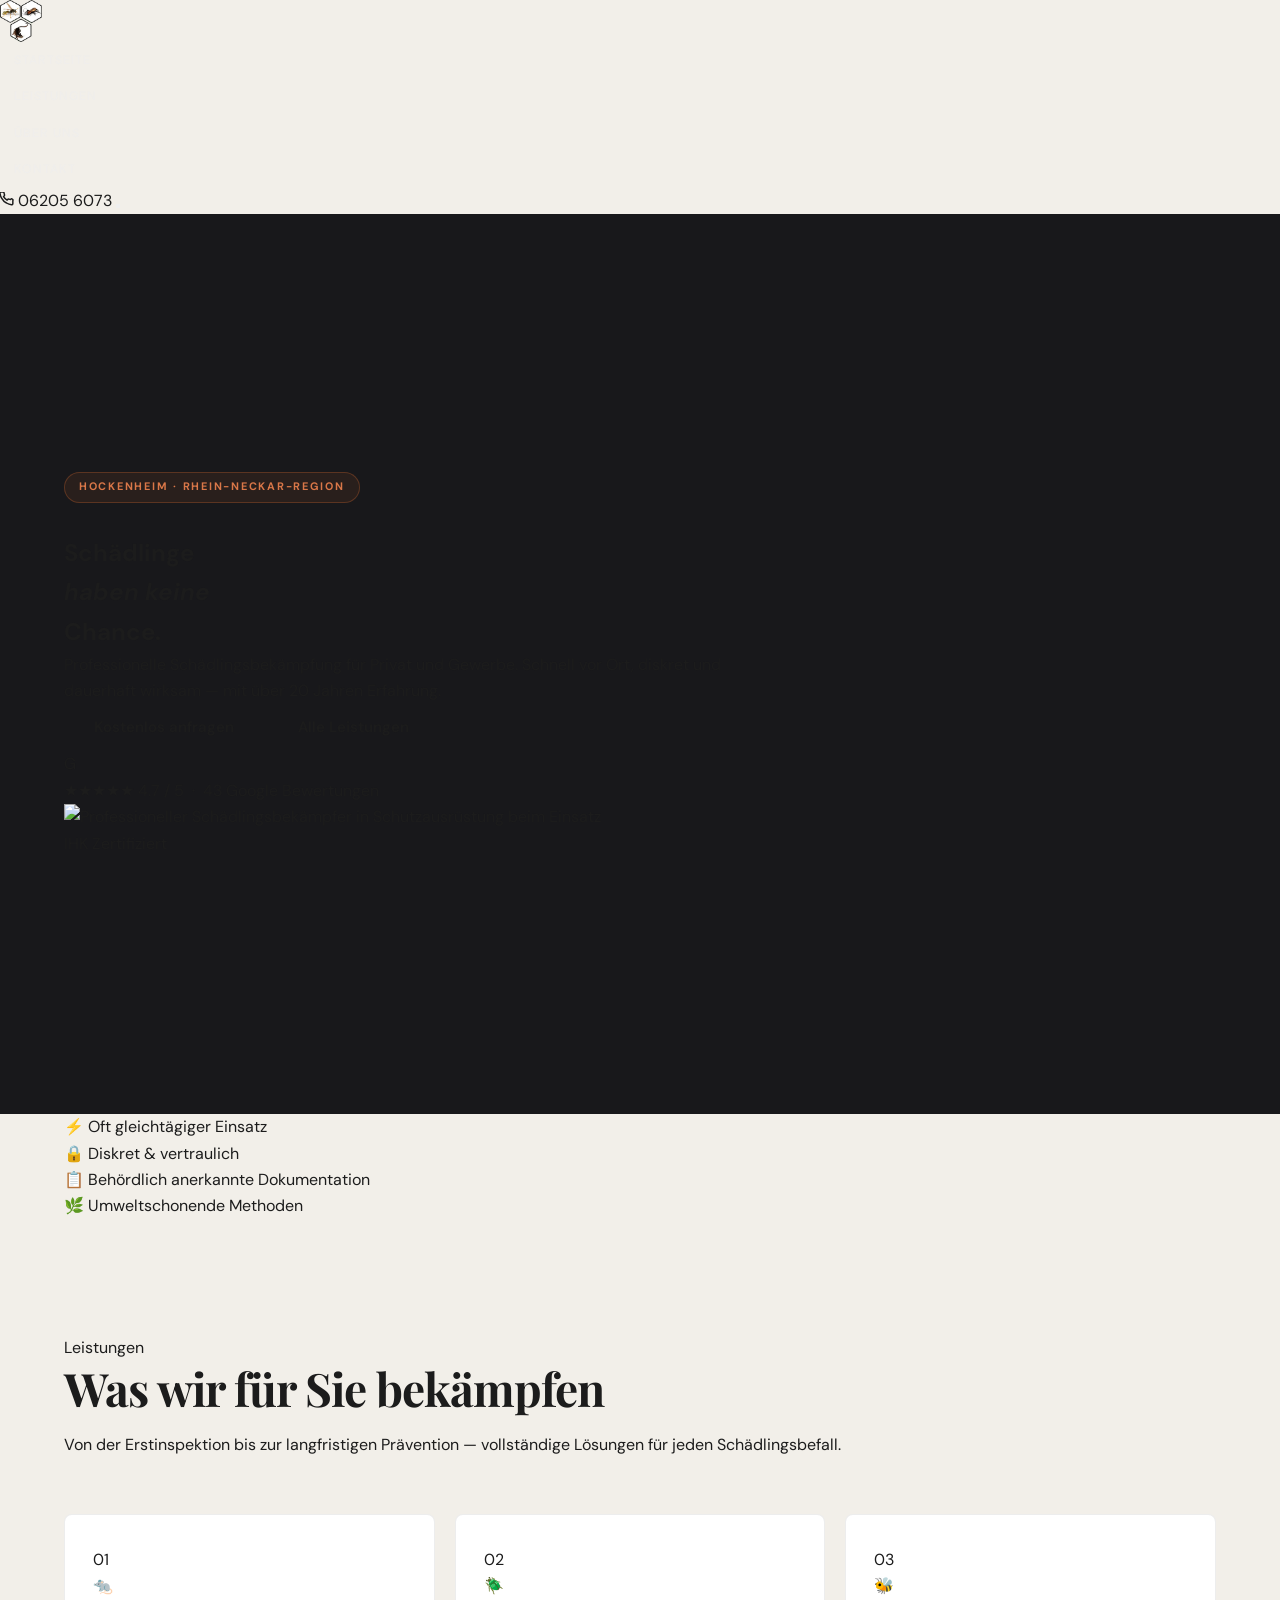
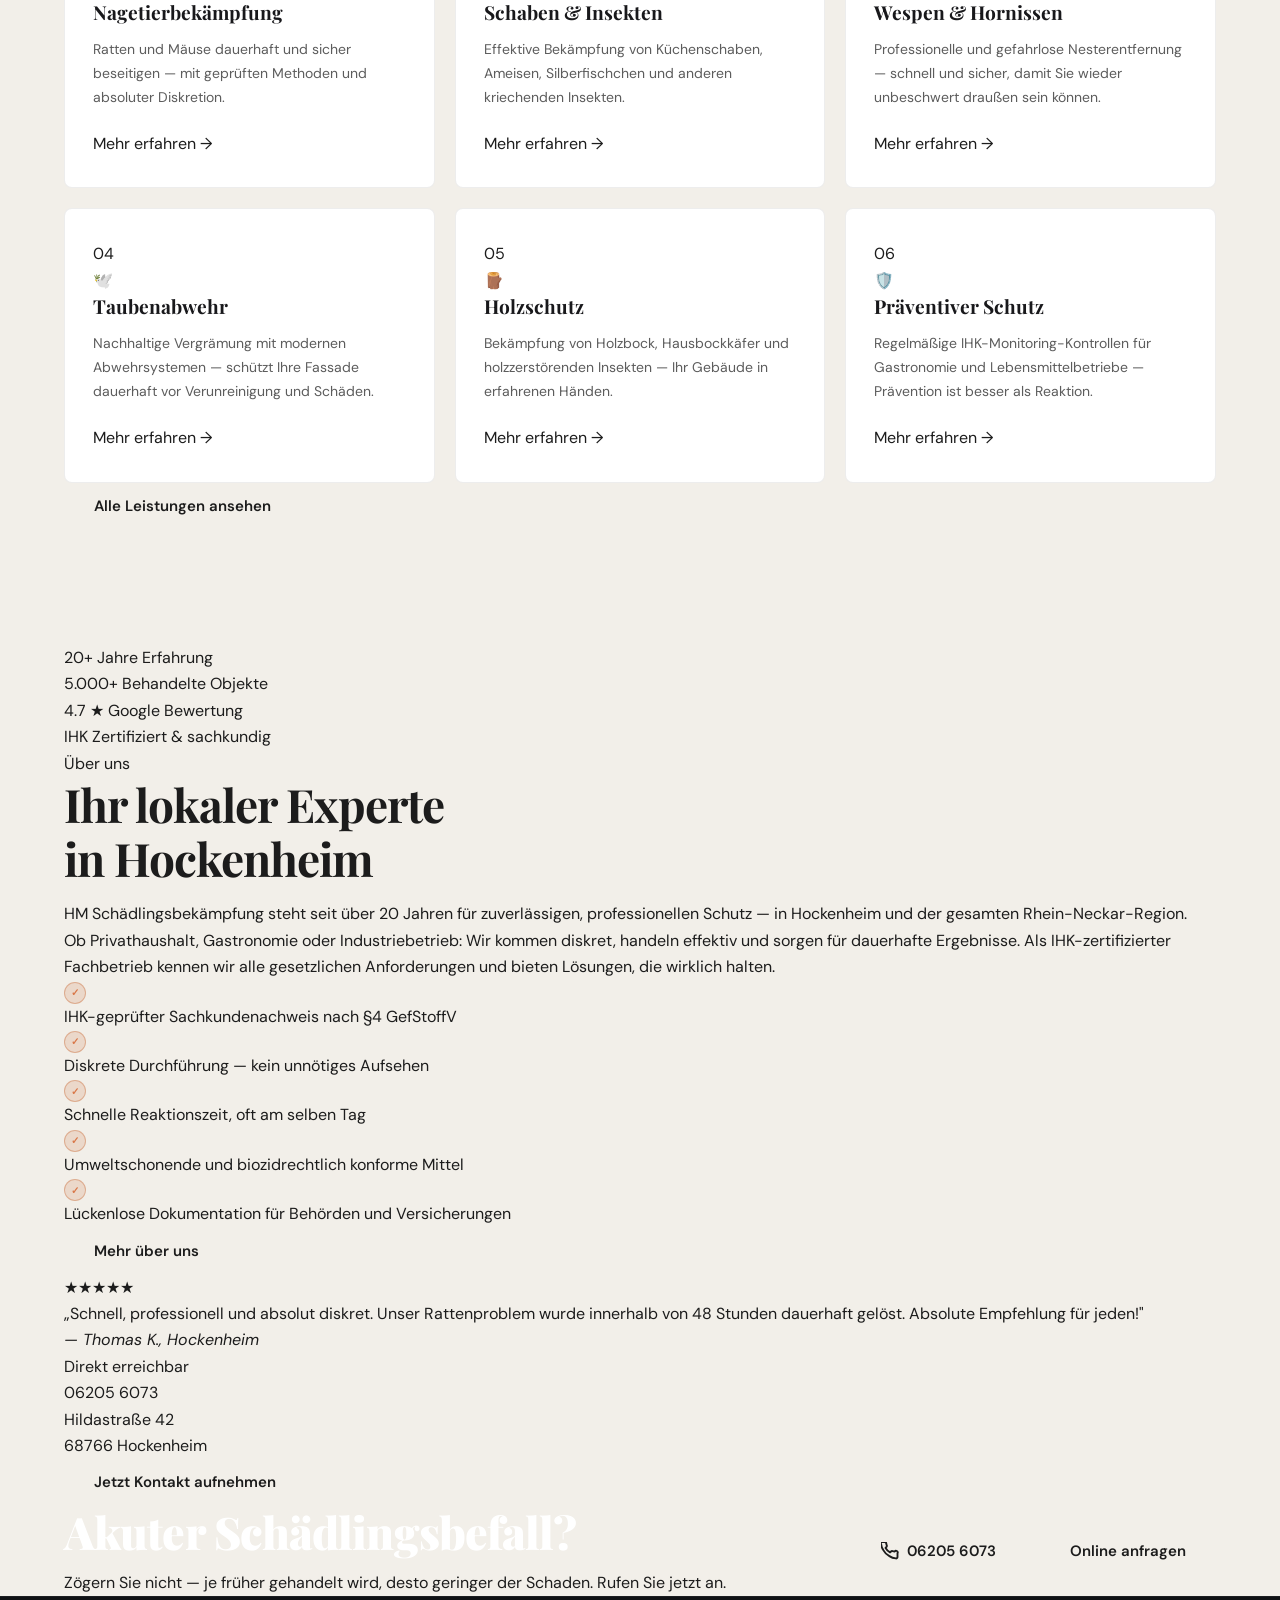
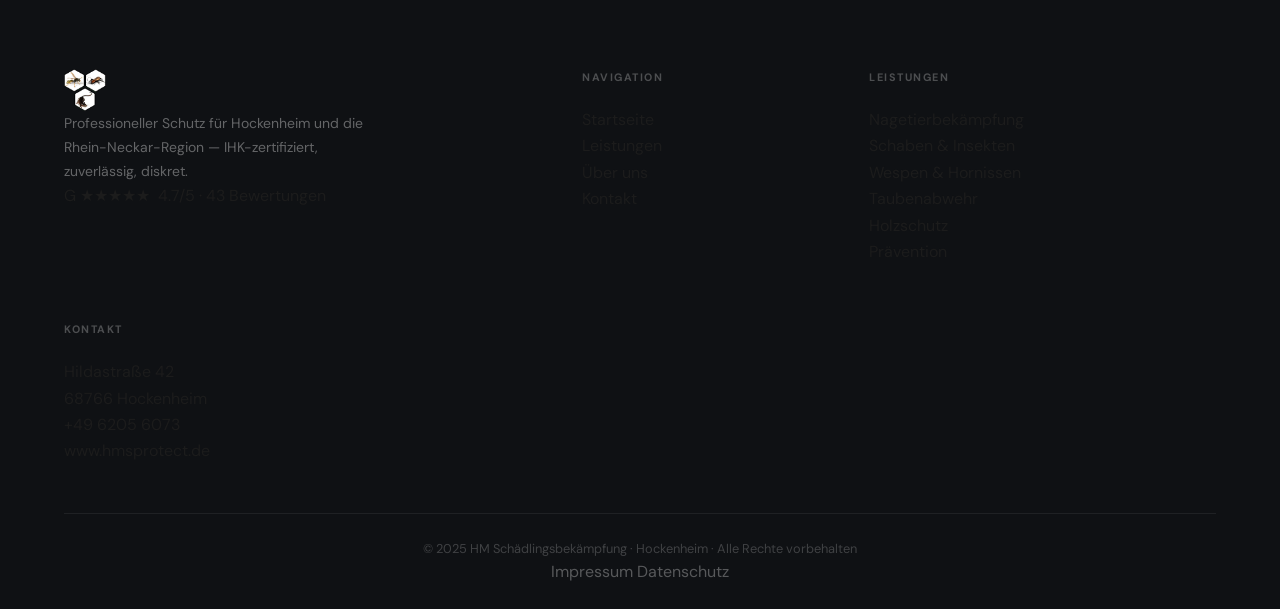
==== commit 9cc20ca7: "Upgrade to multipage: index.html" ====
--- a/index.html
+++ b/index.html
@@ -3,227 +3,289 @@
 <head>
   <meta charset="UTF-8">
   <meta name="viewport" content="width=device-width, initial-scale=1.0">
+  <meta name="description" content="HM Schädlingsbekämpfung Hockenheim – Professionelle Schädlingsbekämpfung für Privat und Gewerbe in der Rhein-Neckar-Region. ☎ 06205 6073">
   <title>Schädlingsbekämpfung in Hockenheim | HM Schädlingsbekämpfung</title>
   <!-- SEO Meta-Tags (Claude CLI) -->
-  <meta name="description" content="Professionelle Schädlingsbekämpfung in Hockenheim &amp; Umgebung. Schnell, diskret &amp; zuverlässig. Jetzt kostenlos anfragen: +49 6205 6073.">
+  <meta name="description" content="Professionelle Schädlingsbekämpfung in Hockenheim &amp; Umgebung. Schnell, diskret &amp; zuverlässig. Jetzt kostenlos beraten lassen – ☎ +49 6205 6073">
   <meta name="robots" content="index, follow">
   <meta property="og:type" content="website">
-  <meta property="og:title" content="HM Schädlingsbekämpfung – Ihr Experte in Hockenheim">
-  <meta property="og:description" content="Schädlinge sofort bekämpfen lassen – HM Schädlingsbekämpfung in Hockenheim. 4,7/5 bei Google. Jetzt Termin vereinbaren!">
+  <meta property="og:title" content="HM Schädlingsbekämpfung Hockenheim – Ihr Experte vor Ort">
+  <meta property="og:description" content="Zuverlässige Schädlingsbekämpfung in Hockenheim. Professionelle Lösungen gegen Ungeziefer, Ratten &amp; mehr. 4,7★ bei Google. Jetzt Termin vereinbaren!">
   <meta property="og:site_name" content="HM Schädlingsbekämpfung ">
   <meta property="og:locale" content="de_DE">
   <meta property="og:url" content="https://www.hmsprotect.de/">
   <meta name="twitter:card" content="summary">
-  <meta name="twitter:title" content="HM Schädlingsbekämpfung – Ihr Experte in Hockenheim">
-  <meta name="twitter:description" content="Schädlinge sofort bekämpfen lassen – HM Schädlingsbekämpfung in Hockenheim. 4,7/5 bei Google. Jetzt Termin vereinbaren!">
-  <link rel="canonical" href="https://www.hmsprotect.de/">
-  <meta name="description" content="Professionelle Schädlingsbekämpfung in Hockenheim und dem Rhein-Neckar-Kreis. HM Protect – schnell, diskret, wirksam. Kostenlose Erstberatung: +49 6205 6073">
+  <meta name="twitter:title" content="HM Schädlingsbekämpfung Hockenheim – Ihr Experte vor Ort">
+  <meta name="twitter:description" content="Zuverlässige Schädlingsbekämpfung in Hockenheim. Professionelle Lösungen gegen Ungeziefer, Ratten &amp; mehr. 4,7★ bei Google. Jetzt Termin vereinbaren!">
   <link rel="canonical" href="https://www.hmsprotect.de/">
   <link rel="stylesheet" href="styles.css">
 </head>
 <body>
 
-  <header class="site-header" id="top">
-    <div class="nav-wrap">
-      <div class="nav-container">
-        <a href="index.html" class="logo-link" aria-label="HM Schädlingsbekämpfung – Startseite">
-          <img src="images/logo.png" alt="HM Schädlingsbekämpfung Logo" class="site-logo-img">
-        </a>
-
-        <button class="nav-toggle" aria-label="Navigation öffnen" aria-expanded="false">
-          <span></span>
-          <span></span>
-          <span></span>
-        </button>
-
-        <ul class="nav-menu" role="list">
-          <li><a href="index.html" class="nav-link active">Start</a></li>
+  <header class="site-header" id="site-header">
+    <div class="header-inner">
+      <a href="index.html" class="header-logo">
+        <img src="images/logo.png" alt="HM Schädlingsbekämpfung Logo" class="site-logo-img">
+      </a>
+      <nav class="main-nav" id="main-nav" aria-label="Hauptnavigation">
+        <ul class="nav-list">
+          <li><a href="index.html" class="nav-link is-active">Startseite</a></li>
           <li><a href="leistungen.html" class="nav-link">Leistungen</a></li>
           <li><a href="ueber-uns.html" class="nav-link">Über uns</a></li>
           <li><a href="kontakt.html" class="nav-link">Kontakt</a></li>
         </ul>
-
-        <a href="tel:+4962056073" class="nav-phone">
-          <svg width="14" height="14" viewBox="0 0 24 24" fill="currentColor" aria-hidden="true"><path d="M6.62 10.79c1.44 2.83 3.76 5.14 6.59 6.59l2.2-2.2c.27-.27.67-.36 1.02-.24 1.12.37 2.33.57 3.57.57.55 0 1 .45 1 1V20c0 .55-.45 1-1 1-9.39 0-17-7.61-17-17 0-.55.45-1 1-1h3.5c.55 0 1 .45 1 1 0 1.25.2 2.45.57 3.57.11.35.03.74-.25 1.02l-2.2 2.2z"/></svg>
-          +49 6205 6073
-        </a>
-      </div>
+      </nav>
+      <a href="tel:+4962056073" class="header-phone">
+        <svg width="14" height="14" viewBox="0 0 24 24" fill="none" stroke="currentColor" stroke-width="2.5" stroke-linecap="round" stroke-linejoin="round" aria-hidden="true"><path d="M22 16.92v3a2 2 0 01-2.18 2 19.79 19.79 0 01-8.63-3.07A19.5 19.5 0 013.07 10.8a19.79 19.79 0 01-3.07-8.63A2 2 0 012 0h3a2 2 0 012 1.72c.127.96.361 1.903.7 2.81a2 2 0 01-.45 2.11L6.09 7.91a16 16 0 006 6l1.27-1.27a2 2 0 012.11-.45c.907.339 1.85.573 2.81.7A2 2 0 0122 14.92z"/></svg>
+        06205 6073
+      </a>
+      <button class="nav-burger" id="nav-burger" aria-label="Navigation öffnen" aria-expanded="false" aria-controls="main-nav">
+        <span></span>
+        <span></span>
+        <span></span>
+      </button>
     </div>
   </header>
 
   <main>
 
-    <!-- ═══════════════════ HERO ═══════════════════ -->
-    <section class="hero" aria-label="Startbild">
-      <div class="hero-bg">
-        <img
-          src="https://images.pexels.com/photos/4176363/pexels-photo-4176363.jpeg?auto=compress&cs=tinysrgb&h=350"
-          alt="Person in Schutzausrüstung bei professioneller Schädlingsbekämpfung"
-          class="hero-bg-img"
-          loading="eager"
-          fetchpriority="high"
-        >
-        <div class="hero-overlay"></div>
-      </div>
-
-      <div class="hero-inner container">
-        <div class="hero-content">
-          <span class="hero-eyebrow">Hockenheim · Rhein-Neckar-Kreis</span>
-
-          <h1 class="hero-heading">
-            Schädlinge<br>
-            <em>eliminiert.</em><br>
-            Ruhe zurück.
-          </h1>
-
-          <p class="hero-sub">
-            Professionelle Schädlingsbekämpfung für Privathaushalte und Gewerbebetriebe —
-            behördlich zugelassen, wirksam und diskret.
-          </p>
-
-          <div class="hero-cta-row">
-            <a href="kontakt.html" class="btn btn-primary">Jetzt beraten lassen</a>
-            <a href="leistungen.html" class="btn btn-ghost">Leistungen ansehen</a>
-          </div>
-
-          <div class="rating-badge" aria-label="Google Bewertung: 4,7 von 5 Sternen, 43 Bewertungen">
-            <div class="rating-g-icon" aria-hidden="true">G</div>
-            <div class="rating-stars" aria-hidden="true">★★★★★</div>
-            <div class="rating-info">
-              <strong>4,7 / 5</strong>
-              <span>43 Google-Bewertungen</span>
-            </div>
-          </div>
-        </div>
-      </div>
-
-      <div class="hero-scroll-hint" aria-hidden="true">
-        <span>Scrollen</span>
-        <div class="scroll-line"></div>
+    <!-- ═══════════════════════════════════════ HERO -->
+    <section class="hero" aria-label="Startbereich">
+      <div class="hero-glow" aria-hidden="true"></div>
+      <div class="container">
+        <div class="hero-grid">
+
+          <div class="hero-content">
+            <div class="hero-eyebrow">
+              <span class="eyebrow-dash" aria-hidden="true"></span>
+              <span>Hockenheim · Rhein-Neckar-Region</span>
+            </div>
+            <h1 class="hero-title">
+              Schädlinge<br>
+              <em>haben keine</em><br>
+              Chance.
+            </h1>
+            <p class="hero-subtitle">
+              Professionelle Schädlingsbekämpfung für Privat und Gewerbe.
+              Schnell vor Ort, diskret und dauerhaft wirksam —
+              mit über 20 Jahren Erfahrung.
+            </p>
+            <div class="hero-actions">
+              <a href="kontakt.html" class="btn btn--primary">Kostenlos anfragen</a>
+              <a href="leistungen.html" class="btn btn--outline">Alle Leistungen</a>
+            </div>
+            <div class="hero-trust">
+              <div class="google-badge" role="img" aria-label="Google Bewertung 4.7 von 5 Sternen, 43 Bewertungen">
+                <span class="google-g" aria-hidden="true">G</span>
+                <div class="badge-content">
+                  <span class="badge-stars" aria-hidden="true">★★★★★</span>
+                  <span class="badge-text">4.7 / 5 &nbsp;·&nbsp; 43 Google Bewertungen</span>
+                </div>
+              </div>
+            </div>
+          </div>
+
+          <div class="hero-visual" aria-hidden="true">
+            <div class="hero-frame">
+              <img
+                src="https://images.pexels.com/photos/4176363/pexels-photo-4176363.jpeg?auto=compress&cs=tinysrgb&h=350"
+                alt="Professioneller Schädlingsbekämpfer in Schutzausrüstung beim Einsatz"
+                class="hero-image"
+                loading="eager"
+                style="width:100%;height:auto;object-fit:cover;"
+              >
+              <div class="frame-badge">
+                <span class="frame-badge__main">IHK</span>
+                <span class="frame-badge__sub">Zertifiziert</span>
+              </div>
+              <div class="frame-accent" aria-hidden="true"></div>
+            </div>
+            <div class="hero-deco-ring" aria-hidden="true"></div>
+            <div class="hero-deco-dot" aria-hidden="true"></div>
+          </div>
+
+        </div>
       </div>
     </section>
 
-    <!-- ═══════════════════ LEISTUNGSÜBERSICHT ═══════════════════ -->
+    <!-- ═══════════════════════════════════════ USP-STRIP -->
+    <div class="usp-strip" aria-label="Unsere Stärken">
+      <div class="container">
+        <ul class="usp-list">
+          <li class="usp-item">
+            <span class="usp-icon" aria-hidden="true">⚡</span>
+            <span>Oft gleichtägiger Einsatz</span>
+          </li>
+          <li class="usp-sep" aria-hidden="true"></li>
+          <li class="usp-item">
+            <span class="usp-icon" aria-hidden="true">🔒</span>
+            <span>Diskret &amp; vertraulich</span>
+          </li>
+          <li class="usp-sep" aria-hidden="true"></li>
+          <li class="usp-item">
+            <span class="usp-icon" aria-hidden="true">📋</span>
+            <span>Behördlich anerkannte Dokumentation</span>
+          </li>
+          <li class="usp-sep" aria-hidden="true"></li>
+          <li class="usp-item">
+            <span class="usp-icon" aria-hidden="true">🌿</span>
+            <span>Umweltschonende Methoden</span>
+          </li>
+        </ul>
+      </div>
+    </div>
+
+    <!-- ═══════════════════════════════════════ SERVICES -->
     <section class="services-section" id="leistungen" aria-labelledby="services-heading">
       <div class="container">
         <header class="section-header">
-          <span class="section-label">Was wir bekämpfen</span>
-          <h2 class="section-title" id="services-heading">Leistungen im Überblick</h2>
-          <p class="section-desc">Von der ersten Inspektion bis zur nachhaltigen Vorbeugung — ganzheitlicher Schutz für Ihr Zuhause und Ihren Betrieb.</p>
+          <span class="section-tag">Leistungen</span>
+          <h2 class="section-title" id="services-heading">Was wir für Sie bekämpfen</h2>
+          <p class="section-subtitle">Von der Erstinspektion bis zur langfristigen Prävention — vollständige Lösungen für jeden Schädlingsbefall.</p>
         </header>
 
         <div class="services-grid">
-          <article class="service-card reveal">
-            <div class="sc-icon" aria-hidden="true">🐭</div>
-            <h3>Nagerbekämpfung</h3>
-            <p>Ratten und Mäuse professionell bekämpfen — mit geprüften Bioziden, Köderboxen und dauerhafter baulicher Absicherung.</p>
-            <a href="leistungen.html" class="sc-link">Mehr erfahren <span aria-hidden="true">→</span></a>
-          </article>
-
-          <article class="service-card reveal">
-            <div class="sc-icon" aria-hidden="true">🪲</div>
-            <h3>Insektenbekämpfung</h3>
-            <p>Kakerlaken, Schaben, Bettwanzen, Ameisen — wirksame Behandlung für jeden Befallsgrad, auch in sensiblen Bereichen.</p>
-            <a href="leistungen.html" class="sc-link">Mehr erfahren <span aria-hidden="true">→</span></a>
-          </article>
-
-          <article class="service-card reveal">
-            <div class="sc-icon" aria-hidden="true">🐝</div>
-            <h3>Wespen & Hornissen</h3>
-            <p>Fachgerechte Nestentfernung oder artgerechte Umsiedlung — schnell, sicher und ohne Risiko für Mensch und Tier.</p>
-            <a href="leistungen.html" class="sc-link">Mehr erfahren <span aria-hidden="true">→</span></a>
-          </article>
-
-          <article class="service-card reveal">
-            <div class="sc-icon" aria-hidden="true">🌾</div>
-            <h3>Vorratsschädlinge</h3>
-            <p>Mehlmotten, Kornkäfer und Co. in Lagerhallen, Gastronomie und Privathaushalten zuverlässig eliminieren.</p>
-            <a href="leistungen.html" class="sc-link">Mehr erfahren <span aria-hidden="true">→</span></a>
-          </article>
-
-          <article class="service-card reveal">
-            <div class="sc-icon" aria-hidden="true">🏭</div>
-            <h3>Gewerbe & Industrie</h3>
-            <p>HACCP-konformer Schädlingsschutz für Lebensmittelbetriebe, Hotels, Lagerhäuser und Industriegebäude.</p>
-            <a href="leistungen.html" class="sc-link">Mehr erfahren <span aria-hidden="true">→</span></a>
-          </article>
-
-          <article class="service-card reveal">
-            <div class="sc-icon" aria-hidden="true">🛡️</div>
-            <h3>Prävention & Monitoring</h3>
-            <p>Regelmäßige Kontrollen, Monitoring-Systeme und bauliche Sicherungsmaßnahmen für nachhaltigen Langzeitschutz.</p>
-            <a href="leistungen.html" class="sc-link">Mehr erfahren <span aria-hidden="true">→</span></a>
-          </article>
+
+          <article class="service-card">
+            <div class="service-num" aria-hidden="true">01</div>
+            <div class="service-icon" aria-hidden="true">🐀</div>
+            <h3 class="service-name">Nagetier&shy;bekämpfung</h3>
+            <p class="service-desc">Ratten und Mäuse dauerhaft und sicher beseitigen — mit geprüften Methoden und absoluter Diskretion.</p>
+            <a href="leistungen.html#nagetiere" class="service-link" aria-label="Mehr über Nagetierbekämpfung erfahren">Mehr erfahren →</a>
+          </article>
+
+          <article class="service-card">
+            <div class="service-num" aria-hidden="true">02</div>
+            <div class="service-icon" aria-hidden="true">🪲</div>
+            <h3 class="service-name">Schaben &amp; Insekten</h3>
+            <p class="service-desc">Effektive Bekämpfung von Küchenschaben, Ameisen, Silberfischchen und anderen kriechenden Insekten.</p>
+            <a href="leistungen.html#insekten" class="service-link" aria-label="Mehr über Schaben- und Insektenbekämpfung erfahren">Mehr erfahren →</a>
+          </article>
+
+          <article class="service-card">
+            <div class="service-num" aria-hidden="true">03</div>
+            <div class="service-icon" aria-hidden="true">🐝</div>
+            <h3 class="service-name">Wespen &amp; Hornissen</h3>
+            <p class="service-desc">Professionelle und gefahrlose Nesterentfernung — schnell und sicher, damit Sie wieder unbeschwert draußen sein können.</p>
+            <a href="leistungen.html#wespen" class="service-link" aria-label="Mehr über Wespen- und Hornissenbekämpfung erfahren">Mehr erfahren →</a>
+          </article>
+
+          <article class="service-card">
+            <div class="service-num" aria-hidden="true">04</div>
+            <div class="service-icon" aria-hidden="true">🕊️</div>
+            <h3 class="service-name">Taubenabwehr</h3>
+            <p class="service-desc">Nachhaltige Vergrämung mit modernen Abwehrsystemen — schützt Ihre Fassade dauerhaft vor Verunreinigung und Schäden.</p>
+            <a href="leistungen.html#tauben" class="service-link" aria-label="Mehr über Taubenabwehr erfahren">Mehr erfahren →</a>
+          </article>
+
+          <article class="service-card">
+            <div class="service-num" aria-hidden="true">05</div>
+            <div class="service-icon" aria-hidden="true">🪵</div>
+            <h3 class="service-name">Holzschutz</h3>
+            <p class="service-desc">Bekämpfung von Holzbock, Hausbockkäfer und holzzerstörenden Insekten — Ihr Gebäude in erfahrenen Händen.</p>
+            <a href="leistungen.html#holzschutz" class="service-link" aria-label="Mehr über Holzschutz erfahren">Mehr erfahren →</a>
+          </article>
+
+          <article class="service-card service-card--featured">
+            <div class="service-num" aria-hidden="true">06</div>
+            <div class="service-icon" aria-hidden="true">🛡️</div>
+            <h3 class="service-name">Präventiver Schutz</h3>
+            <p class="service-desc">Regelmäßige IHK-Monitoring-Kontrollen für Gastronomie und Lebensmittelbetriebe — Prävention ist besser als Reaktion.</p>
+            <a href="leistungen.html#praevention" class="service-link" aria-label="Mehr über präventiven Schutz erfahren">Mehr erfahren →</a>
+          </article>
+
+        </div>
+
+        <div class="services-footer">
+          <a href="leistungen.html" class="btn btn--primary">Alle Leistungen ansehen</a>
         </div>
       </div>
     </section>
 
-    <!-- ═══════════════════ WARUM HM PROTECT ═══════════════════ -->
-    <section class="trust-section" aria-labelledby="trust-heading">
-      <div class="trust-bg-word" aria-hidden="true">SCHUTZ</div>
-      <div class="container">
-        <div class="trust-grid">
-          <div class="trust-content reveal-left">
-            <span class="section-label light">Warum HM Protect?</span>
-            <h2 class="section-title light" id="trust-heading">
-              Regional verwurzelt.<br>
-              Fachlich zertifiziert.
-            </h2>
-            <p class="trust-desc">
-              Als Fachbetrieb aus Hockenheim kennen wir die regionalen Gegebenheiten und bieten schnelle
-              Reaktionszeiten im gesamten Rhein-Neckar-Kreis. Wir arbeiten diskret, transparent und
-              ausschließlich mit behördlich zugelassenen Mitteln nach §&nbsp;10 ChemG.
-            </p>
-            <ul class="trust-list">
-              <li><span class="check-mark" aria-hidden="true">✓</span>Zugelassener Fachbetrieb nach §&nbsp;10 ChemG</li>
-              <li><span class="check-mark" aria-hidden="true">✓</span>Schnelle Reaktionszeit — oft noch am selben Tag</li>
-              <li><span class="check-mark" aria-hidden="true">✓</span>Diskretion garantiert — auf Wunsch ohne Firmenfahrzeug</li>
-              <li><span class="check-mark" aria-hidden="true">✓</span>HACCP-konform für Lebensmittel- und Gastronomiebetriebe</li>
-              <li><span class="check-mark" aria-hidden="true">✓</span>Kostenlose Erstberatung &amp; transparente Preise</li>
+    <!-- ═══════════════════════════════════════ STATS -->
+    <section class="stats-section" aria-label="Kennzahlen">
+      <div class="container">
+        <div class="stats-grid">
+          <div class="stat-item">
+            <span class="stat-number">20+</span>
+            <span class="stat-label">Jahre Erfahrung</span>
+          </div>
+          <div class="stat-divider" aria-hidden="true"></div>
+          <div class="stat-item">
+            <span class="stat-number">5.000+</span>
+            <span class="stat-label">Behandelte Objekte</span>
+          </div>
+          <div class="stat-divider" aria-hidden="true"></div>
+          <div class="stat-item">
+            <span class="stat-number">4.7 ★</span>
+            <span class="stat-label">Google Bewertung</span>
+          </div>
+          <div class="stat-divider" aria-hidden="true"></div>
+          <div class="stat-item">
+            <span class="stat-number">IHK</span>
+            <span class="stat-label">Zertifiziert &amp; sachkundig</span>
+          </div>
+        </div>
+      </div>
+    </section>
+
+    <!-- ═══════════════════════════════════════ ABOUT PREVIEW -->
+    <section class="about-preview" aria-labelledby="about-heading">
+      <div class="container">
+        <div class="about-grid">
+
+          <div class="about-text">
+            <span class="section-tag">Über uns</span>
+            <h2 class="section-title" id="about-heading">Ihr lokaler Experte<br>in Hockenheim</h2>
+            <p class="about-lead">HM Schädlingsbekämpfung steht seit über 20 Jahren für zuverlässigen, professionellen Schutz — in Hockenheim und der gesamten Rhein-Neckar-Region.</p>
+            <p>Ob Privathaushalt, Gastronomie oder Industriebetrieb: Wir kommen diskret, handeln effektiv und sorgen für dauerhafte Ergebnisse. Als IHK-zertifizierter Fachbetrieb kennen wir alle gesetzlichen Anforderungen und bieten Lösungen, die wirklich halten.</p>
+            <ul class="about-checks">
+              <li><span class="check-mark" aria-hidden="true">✓</span> IHK-geprüfter Sachkundenachweis nach §4 GefStoffV</li>
+              <li><span class="check-mark" aria-hidden="true">✓</span> Diskrete Durchführung — kein unnötiges Aufsehen</li>
+              <li><span class="check-mark" aria-hidden="true">✓</span> Schnelle Reaktionszeit, oft am selben Tag</li>
+              <li><span class="check-mark" aria-hidden="true">✓</span> Umweltschonende und biozidrechtlich konforme Mittel</li>
+              <li><span class="check-mark" aria-hidden="true">✓</span> Lückenlose Dokumentation für Behörden und Versicherungen</li>
             </ul>
-            <a href="ueber-uns.html" class="btn btn-outline-light">Über uns erfahren</a>
-          </div>
-
-          <div class="trust-stats reveal-right">
-            <div class="stat-card">
-              <div class="stat-value">4,7</div>
-              <div class="stat-name">Google-Bewertung</div>
-              <div class="stat-stars" aria-label="4,7 Sterne">★★★★★</div>
-            </div>
-            <div class="stat-card">
-              <div class="stat-value">43</div>
-              <div class="stat-name">Kundenbewertungen</div>
-              <div class="stat-sub">auf Google verifiziert</div>
-            </div>
-            <div class="stat-card">
-              <div class="stat-value">§10</div>
-              <div class="stat-name">ChemG zertifiziert</div>
-              <div class="stat-sub">Behördlich zugelassen</div>
-            </div>
-          </div>
+            <a href="ueber-uns.html" class="btn btn--outline">Mehr über uns</a>
+          </div>
+
+          <div class="about-sidebar">
+            <div class="testimonial-card">
+              <div class="testimonial-stars" aria-label="5 von 5 Sternen" aria-hidden="true">★★★★★</div>
+              <blockquote class="testimonial-quote">
+                „Schnell, professionell und absolut diskret. Unser Rattenproblem wurde innerhalb von 48 Stunden dauerhaft gelöst. Absolute Empfehlung für jeden!"
+              </blockquote>
+              <cite class="testimonial-cite">— Thomas K., Hockenheim</cite>
+            </div>
+
+            <div class="contact-cta-card">
+              <p class="contact-cta-label">Direkt erreichbar</p>
+              <a href="tel:+4962056073" class="contact-cta-phone">06205 6073</a>
+              <address class="contact-cta-address">
+                Hildastraße 42<br>68766 Hockenheim
+              </address>
+              <a href="kontakt.html" class="btn btn--primary btn--full">Jetzt Kontakt aufnehmen</a>
+            </div>
+          </div>
+
         </div>
       </div>
     </section>
 
-    <!-- ═══════════════════ CTA BANNER ═══════════════════ -->
-    <section class="cta-section" aria-label="Kontaktaufforderung">
+    <!-- ═══════════════════════════════════════ CTA BAND -->
+    <section class="cta-band" aria-labelledby="cta-heading">
       <div class="container">
         <div class="cta-inner">
-          <div class="cta-content">
-            <h2 class="cta-title">
-              Schädlingsbefall?<br>
-              <em>Wir sind schnell vor Ort.</em>
-            </h2>
-            <p class="cta-desc">
-              Kostenlose Erstberatung — schnelle Terminvergabe in Hockenheim und der gesamten Metropolregion Rhein-Neckar.
-            </p>
+          <div class="cta-text">
+            <h2 class="cta-title" id="cta-heading">Akuter Schädlingsbefall?</h2>
+            <p class="cta-sub">Zögern Sie nicht — je früher gehandelt wird, desto geringer der Schaden. Rufen Sie jetzt an.</p>
           </div>
           <div class="cta-actions">
-            <a href="tel:+4962056073" class="btn btn-white-accent">
-              <svg width="16" height="16" viewBox="0 0 24 24" fill="currentColor" aria-hidden="true"><path d="M6.62 10.79c1.44 2.83 3.76 5.14 6.59 6.59l2.2-2.2c.27-.27.67-.36 1.02-.24 1.12.37 2.33.57 3.57.57.55 0 1 .45 1 1V20c0 .55-.45 1-1 1-9.39 0-17-7.61-17-17 0-.55.45-1 1-1h3.5c.55 0 1 .45 1 1 0 1.25.2 2.45.57 3.57.11.35.03.74-.25 1.02l-2.2 2.2z"/></svg>
-              +49 6205 6073
+            <a href="tel:+4962056073" class="btn btn--accent btn--large">
+              <svg width="18" height="18" viewBox="0 0 24 24" fill="none" stroke="currentColor" stroke-width="2.5" stroke-linecap="round" stroke-linejoin="round" aria-hidden="true"><path d="M22 16.92v3a2 2 0 01-2.18 2 19.79 19.79 0 01-8.63-3.07A19.5 19.5 0 013.07 10.8a19.79 19.79 0 01-3.07-8.63A2 2 0 012 0h3a2 2 0 012 1.72c.127.96.361 1.903.7 2.81a2 2 0 01-.45 2.11L6.09 7.91a16 16 0 006 6l1.27-1.27a2 2 0 012.11-.45c.907.339 1.85.573 2.81.7A2 2 0 0122 14.92z"/></svg>
+              06205 6073
             </a>
-            <a href="kontakt.html" class="btn btn-ghost-white">Nachricht senden</a>
+            <a href="kontakt.html" class="btn btn--ghost-light">Online anfragen</a>
           </div>
         </div>
       </div>
@@ -231,16 +293,23 @@
 
   </main>
 
-  <!-- ═══════════════════ FOOTER ═══════════════════ -->
-  <footer class="site-footer" aria-label="Seitenfuß">
+  <!-- ═══════════════════════════════════════ FOOTER -->
+  <footer class="site-footer" aria-label="Seitenfußbereich">
     <div class="container">
       <div class="footer-grid">
+
         <div class="footer-brand">
-          <img src="images/logo.png" alt="HM Schädlingsbekämpfung Logo" class="footer-logo">
-          <p>Professionelle Schädlingsbekämpfung in Hockenheim und der gesamten Metropolregion Rhein-Neckar. Schnell. Diskret. Wirksam.</p>
-        </div>
-
-        <nav class="footer-nav" aria-label="Footer-Navigation">
+          <a href="index.html">
+            <img src="images/logo.png" alt="HM Schädlingsbekämpfung Logo" class="site-logo-img footer-logo-img">
+          </a>
+          <p class="footer-tagline">Professioneller Schutz für Hockenheim und die Rhein-Neckar-Region — IHK-zertifiziert, zuverlässig, diskret.</p>
+          <div class="footer-badge">
+            <span class="google-g" aria-hidden="true">G</span>
+            <span class="footer-badge-text">★★★★★ &nbsp;4.7/5 · 43 Bewertungen</span>
+          </div>
+        </div>
+
+        <nav class="footer-nav-col" aria-label="Seitennavigation">
           <h3 class="footer-heading">Navigation</h3>
           <ul>
             <li><a href="index.html">Startseite</a></li>
@@ -250,64 +319,81 @@
           </ul>
         </nav>
 
-        <div class="footer-contact">
+        <nav class="footer-nav-col" aria-label="Leistungsnavigation">
+          <h3 class="footer-heading">Leistungen</h3>
+          <ul>
+            <li><a href="leistungen.html#nagetiere">Nagetierbekämpfung</a></li>
+            <li><a href="leistungen.html#insekten">Schaben &amp; Insekten</a></li>
+            <li><a href="leistungen.html#wespen">Wespen &amp; Hornissen</a></li>
+            <li><a href="leistungen.html#tauben">Taubenabwehr</a></li>
+            <li><a href="leistungen.html#holzschutz">Holzschutz</a></li>
+            <li><a href="leistungen.html#praevention">Prävention</a></li>
+          </ul>
+        </nav>
+
+        <div class="footer-contact-col">
           <h3 class="footer-heading">Kontakt</h3>
           <address>
-            <p>HM Schädlingsbekämpfung<br>Hildastraße 42<br>68766 Hockenheim</p>
+            <p>Hildastraße 42<br>68766 Hockenheim</p>
             <p><a href="tel:+4962056073">+49 6205 6073</a></p>
-            <p><a href="https://www.hmsprotect.de/" rel="noopener">www.hmsprotect.de</a></p>
+            <p><a href="https://www.hmsprotect.de/" target="_blank" rel="noopener noreferrer">www.hmsprotect.de</a></p>
           </address>
         </div>
+
       </div>
 
       <div class="footer-bottom">
-        <p>© 2026 HM Schädlingsbekämpfung · Hockenheim &nbsp;·&nbsp; <a href="#">Impressum</a> &nbsp;·&nbsp; <a href="#">Datenschutz</a></p>
+        <p>© 2025 HM Schädlingsbekämpfung · Hockenheim · Alle Rechte vorbehalten</p>
+        <div class="footer-legal">
+          <a href="#">Impressum</a>
+          <a href="#">Datenschutz</a>
+        </div>
       </div>
     </div>
   </footer>
 
   <script>
-    // ── Mobile nav toggle ──────────────────────────────────────
-    var navToggle = document.querySelector('.nav-toggle');
-    var navMenu   = document.querySelector('.nav-menu');
-
-    navToggle.addEventListener('click', function () {
-      var open = navMenu.classList.toggle('is-open');
-      navToggle.classList.toggle('is-active', open);
-      navToggle.setAttribute('aria-expanded', String(open));
+    // ── Mobile nav toggle
+    const burger = document.getElementById('nav-burger');
+    const nav    = document.getElementById('main-nav');
+    burger.addEventListener('click', () => {
+      const open = nav.classList.toggle('is-open');
+      burger.classList.toggle('is-active');
+      burger.setAttribute('aria-expanded', open);
+      document.body.style.overflow = open ? 'hidden' : '';
     });
 
-    navMenu.querySelectorAll('.nav-link').forEach(function (link) {
-      link.addEventListener('click', function () {
-        navMenu.classList.remove('is-open');
-        navToggle.classList.remove('is-active');
-        navToggle.setAttribute('aria-expanded', 'false');
+    // Close nav when a link is clicked
+    nav.querySelectorAll('.nav-link').forEach(link => {
+      link.addEventListener('click', () => {
+        nav.classList.remove('is-open');
+        burger.classList.remove('is-active');
+        burger.setAttribute('aria-expanded', 'false');
+        document.body.style.overflow = '';
       });
     });
 
-    // ── Header shadow on scroll ───────────────────────────────
-    var header = document.querySelector('.site-header');
-    window.addEventListener('scroll', function () {
-      header.classList.toggle('is-scrolled', window.scrollY > 24);
-    }, { passive: true });
-
-    // ── Scroll reveal ─────────────────────────────────────────
-    var revealObserver = new IntersectionObserver(function (entries) {
-      entries.forEach(function (entry) {
-        if (entry.isIntersecting) {
-          entry.target.classList.add('is-visible');
-          revealObserver.unobserve(entry.target);
+    // ── Sticky header shadow
+    const header = document.getElementById('site-header');
+    const onScroll = () => header.classList.toggle('is-scrolled', window.scrollY > 30);
+    window.addEventListener('scroll', onScroll, { passive: true });
+
+    // ── Scroll-reveal
+    const io = new IntersectionObserver((entries) => {
+      entries.forEach(e => {
+        if (e.isIntersecting) {
+          e.target.classList.add('is-visible');
+          io.unobserve(e.target);
         }
       });
-    }, { threshold: 0.1 });
-
-    document.querySelectorAll('.reveal, .reveal-left, .reveal-right').forEach(function (el) {
-      revealObserver.observe(el);
-    });
-
-    // Stagger service cards
-    document.querySelectorAll('.service-card.reveal').forEach(function (card, i) {
-      card.style.transitionDelay = (i * 75) + 'ms';
+    }, { threshold: 0.12, rootMargin: '0px 0px -48px 0px' });
+
+    document.querySelectorAll(
+      '.service-card, .stat-item, .testimonial-card, .contact-cta-card, .about-text, .usp-item'
+    ).forEach((el, i) => {
+      el.style.transitionDelay = (i * 0.06) + 's';
+      el.classList.add('reveal');
+      io.observe(el);
     });
   </script>
 
--- a/styles.css
+++ b/styles.css
@@ -0,0 +1,1256 @@
+/* ============================================================
+   HM SCHÄDLINGSBEKÄMPFUNG — Shared Stylesheet
+   Aesthetic: Industrial Editorial · Dark Contrast · Warm Rust
+   Fonts: Playfair Display (display) + DM Sans (body)
+   ============================================================ */
+
+@import url('https://fonts.googleapis.com/css2?family=Playfair+Display:ital,wght@0,400;0,700;0,900;1,400;1,700&family=DM+Sans:ital,opsz,wght@0,9..40,300;0,9..40,400;0,9..40,500;0,9..40,600;1,9..40,400&display=swap');
+
+/* ── Custom Properties ──────────────────────────────────────── */
+:root {
+  --color-primary:       #EEEEEE;
+  --color-primary-dark:  #D0D0D0;
+  --color-bg:            #F2EFE9;
+  --color-text:          #1C1C1C;
+  --color-text-muted:    #5C5C5C;
+
+  --color-dark:          #18181B;
+  --color-dark-2:        #222529;
+  --color-accent:        #C4622D;
+  --color-accent-hover:  #D97748;
+  --color-accent-dim:    rgba(196, 98, 45, 0.16);
+
+  --font-display: 'Playfair Display', Georgia, 'Times New Roman', serif;
+  --font-body:    'DM Sans', -apple-system, BlinkMacSystemFont, sans-serif;
+
+  --section-gap: clamp(4.5rem, 9vw, 7.5rem);
+  --radius-sm:   4px;
+  --radius-md:   8px;
+  --shadow-sm:   0 1px 4px rgba(0,0,0,0.06), 0 2px 12px rgba(0,0,0,0.05);
+  --shadow-md:   0 4px 20px rgba(0,0,0,0.1),  0 2px 6px rgba(0,0,0,0.06);
+  --shadow-hover:0 8px 36px rgba(0,0,0,0.13), 0 2px 8px rgba(0,0,0,0.06);
+  --transition:  0.28s cubic-bezier(0.4, 0, 0.2, 1);
+}
+
+/* ── Reset & Base ───────────────────────────────────────────── */
+*, *::before, *::after {
+  box-sizing: border-box;
+  margin: 0;
+  padding: 0;
+}
+
+html {
+  scroll-behavior: smooth;
+  -webkit-text-size-adjust: 100%;
+}
+
+body {
+  font-family: var(--font-body);
+  background: var(--color-bg);
+  color: var(--color-text);
+  line-height: 1.65;
+  overflow-x: hidden;
+  -webkit-font-smoothing: antialiased;
+  -moz-osx-font-smoothing: grayscale;
+}
+
+img  { display: block; max-width: 100%; height: auto; }
+a    { color: inherit; text-decoration: none; }
+ul   { list-style: none; }
+address { font-style: normal; }
+button  { cursor: pointer; font-family: inherit; }
+
+/* ── Layout ─────────────────────────────────────────────────── */
+.container {
+  width: 100%;
+  max-width: 1200px;
+  margin-inline: auto;
+  padding-inline: 1.5rem;
+}
+
+/* ============================================================
+   HEADER & NAVIGATION
+   ============================================================ */
+.site-header {
+  position: sticky;
+  top: 0;
+  z-index: 200;
+}
+
+.nav-wrap {
+  background: rgba(22, 22, 26, 0.97);
+  backdrop-filter: blur(18px);
+  -webkit-backdrop-filter: blur(18px);
+  border-bottom: 1px solid rgba(238,238,238,0.07);
+  transition: box-shadow var(--transition);
+  position: relative;
+}
+
+.site-header.is-scrolled .nav-wrap {
+  box-shadow: 0 6px 30px rgba(0,0,0,0.3);
+}
+
+.nav-container {
+  max-width: 1200px;
+  margin-inline: auto;
+  padding-inline: 1.5rem;
+  height: 68px;
+  display: flex;
+  align-items: center;
+  gap: 1.25rem;
+}
+
+.logo-link  { display: flex; align-items: center; flex-shrink: 0; }
+.site-logo-img { height: 42px; width: auto; }
+
+.nav-menu {
+  display: flex;
+  align-items: center;
+  gap: 0;
+  margin-left: auto;
+}
+
+.nav-link {
+  display: block;
+  padding: 0.5rem 0.9rem;
+  font-size: 0.775rem;
+  font-weight: 500;
+  letter-spacing: 0.08em;
+  text-transform: uppercase;
+  color: rgba(238,238,238,0.58);
+  border-radius: var(--radius-sm);
+  position: relative;
+  transition: color var(--transition);
+}
+
+.nav-link::after {
+  content: '';
+  position: absolute;
+  bottom: 3px;
+  left: 0.9rem;
+  right: 0.9rem;
+  height: 1px;
+  background: var(--color-accent);
+  transform: scaleX(0);
+  transform-origin: left;
+  transition: transform var(--transition);
+}
+
+.nav-link:hover,
+.nav-link.active { color: var(--color-primary); }
+
+.nav-link:hover::after,
+.nav-link.active::after { transform: scaleX(1); }
+
+.nav-phone {
+  display: flex;
+  align-items: center;
+  gap: 0.5rem;
+  padding: 0.5rem 1.1rem;
+  background: var(--color-accent);
+  color: #fff;
+  font-size: 0.8375rem;
+  font-weight: 600;
+  border-radius: var(--radius-sm);
+  white-space: nowrap;
+  flex-shrink: 0;
+  transition: background var(--transition), transform var(--transition);
+}
+
+.nav-phone:hover {
+  background: var(--color-accent-hover);
+  transform: translateY(-1px);
+}
+
+/* Hamburger */
+.nav-toggle {
+  display: none;
+  flex-direction: column;
+  justify-content: center;
+  align-items: center;
+  gap: 5px;
+  width: 36px;
+  height: 36px;
+  background: transparent;
+  border: 1px solid rgba(238,238,238,0.18);
+  border-radius: var(--radius-sm);
+  margin-left: auto;
+  flex-shrink: 0;
+}
+
+.nav-toggle span {
+  display: block;
+  width: 17px;
+  height: 1.5px;
+  background: var(--color-primary);
+  transform-origin: center;
+  transition: transform var(--transition), opacity var(--transition);
+}
+
+.nav-toggle.is-active span:nth-child(1) { transform: translateY(6.5px) rotate(45deg); }
+.nav-toggle.is-active span:nth-child(2) { opacity: 0; transform: scaleX(0); }
+.nav-toggle.is-active span:nth-child(3) { transform: translateY(-6.5px) rotate(-45deg); }
+
+/* ============================================================
+   HERO
+   ============================================================ */
+.hero {
+  position: relative;
+  min-height: 100svh;
+  display: flex;
+  align-items: center;
+  background: var(--color-dark);
+  overflow: hidden;
+}
+
+.hero-bg {
+  position: absolute;
+  inset: 0;
+  z-index: 0;
+}
+
+.hero-bg-img {
+  width: 100%;
+  height: 100%;
+  object-fit: cover;
+  object-position: center 30%;
+  filter: grayscale(25%) brightness(0.7);
+}
+
+.hero-overlay {
+  position: absolute;
+  inset: 0;
+  background:
+    linear-gradient(
+      108deg,
+      rgba(18, 18, 22, 0.95) 0%,
+      rgba(18, 18, 22, 0.82) 48%,
+      rgba(18, 18, 22, 0.38) 100%
+    );
+}
+
+/* Decorative grid overlay */
+.hero-overlay::after {
+  content: '';
+  position: absolute;
+  inset: 0;
+  background-image:
+    linear-gradient(rgba(238,238,238,0.022) 1px, transparent 1px),
+    linear-gradient(90deg, rgba(238,238,238,0.022) 1px, transparent 1px);
+  background-size: 60px 60px;
+  pointer-events: none;
+}
+
+/* Diagonal accent stripe */
+.hero-overlay::before {
+  content: '';
+  position: absolute;
+  top: 0;
+  right: 18%;
+  width: 2px;
+  height: 100%;
+  background: linear-gradient(to bottom, transparent, rgba(196,98,45,0.4) 40%, rgba(196,98,45,0.15) 70%, transparent);
+  pointer-events: none;
+}
+
+.hero-inner {
+  position: relative;
+  z-index: 1;
+  width: 100%;
+  padding-block: 8rem 5rem;
+}
+
+.hero-content { max-width: 680px; }
+
+.hero-eyebrow {
+  display: inline-block;
+  font-size: 0.68rem;
+  font-weight: 700;
+  letter-spacing: 0.16em;
+  text-transform: uppercase;
+  color: var(--color-accent-hover);
+  background: rgba(196,98,45,0.1);
+  border: 1px solid rgba(196,98,45,0.32);
+  padding: 0.35rem 0.875rem;
+  border-radius: 100px;
+  margin-bottom: 1.875rem;
+}
+
+.hero-heading {
+  font-family: var(--font-display);
+  font-size: clamp(3.25rem, 7.5vw, 6.5rem);
+  font-weight: 900;
+  line-height: 1.03;
+  letter-spacing: -0.03em;
+  color: var(--color-primary);
+  margin-bottom: 1.5rem;
+}
+
+.hero-heading em {
+  font-style: italic;
+  color: var(--color-accent);
+}
+
+.hero-sub {
+  font-size: 1.05rem;
+  font-weight: 300;
+  color: rgba(238,238,238,0.67);
+  line-height: 1.75;
+  max-width: 460px;
+  margin-bottom: 2.5rem;
+}
+
+.hero-cta-row {
+  display: flex;
+  gap: 0.875rem;
+  flex-wrap: wrap;
+  margin-bottom: 2.875rem;
+}
+
+/* Google Rating Badge */
+.rating-badge {
+  display: inline-flex;
+  align-items: center;
+  gap: 0.875rem;
+  padding: 0.625rem 1.125rem;
+  background: rgba(255,255,255,0.055);
+  border: 1px solid rgba(255,255,255,0.11);
+  border-radius: var(--radius-md);
+  backdrop-filter: blur(10px);
+}
+
+.rating-g-icon {
+  width: 28px;
+  height: 28px;
+  background: #fff;
+  color: #4285f4;
+  font-family: Arial, sans-serif;
+  font-size: 1rem;
+  font-weight: 900;
+  display: flex;
+  align-items: center;
+  justify-content: center;
+  border-radius: var(--radius-sm);
+  flex-shrink: 0;
+  line-height: 1;
+}
+
+.rating-stars {
+  color: #fbbc04;
+  font-size: 0.875rem;
+  letter-spacing: 2px;
+  line-height: 1;
+}
+
+.rating-info {
+  display: flex;
+  flex-direction: column;
+  gap: 2px;
+}
+
+.rating-info strong {
+  font-size: 0.875rem;
+  font-weight: 700;
+  color: var(--color-primary);
+  line-height: 1;
+}
+
+.rating-info span {
+  font-size: 0.725rem;
+  color: rgba(238,238,238,0.45);
+  line-height: 1;
+}
+
+/* Scroll hint */
+.hero-scroll-hint {
+  position: absolute;
+  bottom: 2.25rem;
+  left: 50%;
+  transform: translateX(-50%);
+  display: flex;
+  flex-direction: column;
+  align-items: center;
+  gap: 0.5rem;
+  z-index: 1;
+  pointer-events: none;
+}
+
+.hero-scroll-hint span {
+  font-size: 0.625rem;
+  font-weight: 600;
+  letter-spacing: 0.18em;
+  text-transform: uppercase;
+  color: rgba(238,238,238,0.28);
+}
+
+.scroll-line {
+  width: 1px;
+  height: 44px;
+  background: linear-gradient(to bottom, rgba(238,238,238,0.28), transparent);
+  animation: scrollPulse 2.2s ease infinite;
+}
+
+@keyframes scrollPulse {
+  0%, 100% { opacity: 0.35; }
+  55%       { opacity: 1; }
+}
+
+/* ============================================================
+   BUTTONS
+   ============================================================ */
+.btn {
+  display: inline-flex;
+  align-items: center;
+  justify-content: center;
+  gap: 0.5rem;
+  padding: 0.875rem 1.75rem;
+  font-family: var(--font-body);
+  font-size: 0.9375rem;
+  font-weight: 600;
+  line-height: 1;
+  border: 2px solid transparent;
+  border-radius: var(--radius-sm);
+  transition: all var(--transition);
+  white-space: nowrap;
+}
+
+.btn-primary {
+  background: var(--color-accent);
+  color: #fff;
+  border-color: var(--color-accent);
+}
+.btn-primary:hover {
+  background: var(--color-accent-hover);
+  border-color: var(--color-accent-hover);
+  transform: translateY(-2px);
+  box-shadow: 0 8px 28px rgba(196,98,45,0.38);
+}
+
+.btn-ghost {
+  background: transparent;
+  color: var(--color-primary);
+  border-color: rgba(238,238,238,0.3);
+}
+.btn-ghost:hover {
+  background: rgba(238,238,238,0.08);
+  border-color: rgba(238,238,238,0.6);
+  transform: translateY(-1px);
+}
+
+.btn-outline-light {
+  background: transparent;
+  color: var(--color-primary);
+  border-color: rgba(238,238,238,0.28);
+}
+.btn-outline-light:hover {
+  background: rgba(196,98,45,0.14);
+  border-color: var(--color-accent);
+  color: var(--color-accent-hover);
+  transform: translateY(-1px);
+}
+
+.btn-white-accent {
+  background: #fff;
+  color: var(--color-accent);
+  border-color: #fff;
+  font-size: 1rem;
+  padding: 1rem 2rem;
+}
+.btn-white-accent:hover {
+  background: var(--color-primary);
+  border-color: var(--color-primary);
+  transform: translateY(-2px);
+  box-shadow: 0 8px 28px rgba(0,0,0,0.18);
+}
+
+.btn-ghost-white {
+  background: transparent;
+  color: rgba(255,255,255,0.9);
+  border-color: rgba(255,255,255,0.38);
+  font-size: 1rem;
+  padding: 1rem 2rem;
+}
+.btn-ghost-white:hover {
+  background: rgba(255,255,255,0.1);
+  border-color: rgba(255,255,255,0.72);
+  transform: translateY(-2px);
+}
+
+.btn-dark {
+  background: var(--color-dark);
+  color: var(--color-primary);
+  border-color: var(--color-dark);
+}
+.btn-dark:hover {
+  background: var(--color-dark-2);
+  transform: translateY(-2px);
+  box-shadow: var(--shadow-md);
+}
+
+/* ============================================================
+   SECTION TYPOGRAPHY UTILITIES
+   ============================================================ */
+.section-header { margin-bottom: 3.5rem; }
+
+.section-label {
+  display: inline-block;
+  font-size: 0.68rem;
+  font-weight: 700;
+  letter-spacing: 0.15em;
+  text-transform: uppercase;
+  color: var(--color-accent);
+  margin-bottom: 0.75rem;
+}
+
+.section-label.light { color: rgba(196,98,45,0.82); }
+
+.section-title {
+  font-family: var(--font-display);
+  font-size: clamp(2rem, 3.6vw, 2.875rem);
+  font-weight: 700;
+  line-height: 1.18;
+  letter-spacing: -0.022em;
+  color: var(--color-text);
+  margin-bottom: 1rem;
+}
+
+.section-title.light { color: var(--color-primary); }
+
+.section-desc {
+  font-size: 1rem;
+  color: var(--color-text-muted);
+  max-width: 540px;
+  line-height: 1.75;
+}
+
+/* ============================================================
+   SERVICES SECTION
+   ============================================================ */
+.services-section {
+  padding-block: var(--section-gap);
+  background: var(--color-bg);
+}
+
+.services-grid {
+  display: grid;
+  grid-template-columns: repeat(3, 1fr);
+  gap: 1.25rem;
+}
+
+.service-card {
+  background: #fff;
+  border: 1px solid rgba(0,0,0,0.07);
+  border-radius: var(--radius-md);
+  padding: 2rem 1.75rem 1.875rem;
+  position: relative;
+  overflow: hidden;
+  transition: transform var(--transition), box-shadow var(--transition), border-color var(--transition);
+}
+
+.service-card::before {
+  content: '';
+  position: absolute;
+  top: 0;
+  left: 0;
+  right: 0;
+  height: 2px;
+  background: var(--color-accent);
+  transform: scaleX(0);
+  transform-origin: left;
+  transition: transform 0.4s ease;
+}
+
+.service-card:hover::before { transform: scaleX(1); }
+
+.service-card:hover {
+  transform: translateY(-5px);
+  box-shadow: var(--shadow-hover);
+  border-color: rgba(196,98,45,0.12);
+}
+
+.sc-icon {
+  font-size: 2.25rem;
+  margin-bottom: 1.125rem;
+  display: block;
+  line-height: 1;
+}
+
+.service-card h3 {
+  font-family: var(--font-display);
+  font-size: 1.2rem;
+  font-weight: 700;
+  color: var(--color-dark);
+  margin-bottom: 0.75rem;
+  line-height: 1.3;
+}
+
+.service-card p {
+  font-size: 0.875rem;
+  color: var(--color-text-muted);
+  line-height: 1.72;
+  margin-bottom: 1.375rem;
+}
+
+.sc-link {
+  display: inline-flex;
+  align-items: center;
+  gap: 0.375rem;
+  font-size: 0.8125rem;
+  font-weight: 600;
+  letter-spacing: 0.02em;
+  color: var(--color-accent);
+  transition: color var(--transition), gap var(--transition);
+}
+
+.sc-link:hover { color: var(--color-accent-hover); gap: 0.65rem; }
+
+/* ============================================================
+   SCROLL REVEAL ANIMATIONS
+   ============================================================ */
+.reveal {
+  opacity: 0;
+  transform: translateY(22px);
+  transition: opacity 0.5s ease, transform 0.5s ease;
+}
+
+.reveal.is-visible {
+  opacity: 1;
+  transform: translateY(0);
+}
+
+.reveal-left {
+  opacity: 0;
+  transform: translateX(-22px);
+  transition: opacity 0.55s ease, transform 0.55s ease;
+}
+
+.reveal-left.is-visible {
+  opacity: 1;
+  transform: translateX(0);
+}
+
+.reveal-right {
+  opacity: 0;
+  transform: translateX(22px);
+  transition: opacity 0.55s ease 0.12s, transform 0.55s ease 0.12s;
+}
+
+.reveal-right.is-visible {
+  opacity: 1;
+  transform: translateX(0);
+}
+
+/* ============================================================
+   TRUST / WHY US SECTION
+   ============================================================ */
+.trust-section {
+  padding-block: var(--section-gap);
+  background: var(--color-dark);
+  position: relative;
+  overflow: hidden;
+}
+
+.trust-bg-word {
+  position: absolute;
+  right: -2rem;
+  top: 50%;
+  transform: translateY(-50%);
+  font-family: var(--font-display);
+  font-size: 22vw;
+  font-weight: 900;
+  color: rgba(255,255,255,0.023);
+  line-height: 1;
+  pointer-events: none;
+  user-select: none;
+  white-space: nowrap;
+}
+
+.trust-grid {
+  display: grid;
+  grid-template-columns: 1fr 1fr;
+  gap: 5.5rem;
+  align-items: center;
+  position: relative;
+  z-index: 1;
+}
+
+.trust-desc {
+  font-size: 0.9375rem;
+  color: rgba(238,238,238,0.55);
+  line-height: 1.78;
+  margin-bottom: 2rem;
+  max-width: 500px;
+}
+
+.trust-list {
+  display: flex;
+  flex-direction: column;
+  gap: 0.9rem;
+  margin-bottom: 2.5rem;
+}
+
+.trust-list li {
+  display: flex;
+  align-items: flex-start;
+  gap: 0.875rem;
+  font-size: 0.9375rem;
+  color: rgba(238,238,238,0.72);
+  line-height: 1.5;
+}
+
+.check-mark {
+  flex-shrink: 0;
+  width: 22px;
+  height: 22px;
+  display: flex;
+  align-items: center;
+  justify-content: center;
+  background: var(--color-accent-dim);
+  border: 1px solid rgba(196,98,45,0.38);
+  border-radius: 50%;
+  font-size: 0.65rem;
+  font-weight: 900;
+  color: var(--color-accent-hover);
+  margin-top: 1px;
+}
+
+.trust-stats {
+  display: flex;
+  flex-direction: column;
+  gap: 1.25rem;
+}
+
+.stat-card {
+  background: rgba(255,255,255,0.035);
+  border: 1px solid rgba(255,255,255,0.065);
+  border-left: 3px solid var(--color-accent);
+  border-radius: var(--radius-sm);
+  padding: 1.625rem 2rem;
+  transition: background var(--transition);
+}
+
+.stat-card:hover { background: rgba(255,255,255,0.065); }
+
+.stat-value {
+  font-family: var(--font-display);
+  font-size: 3.375rem;
+  font-weight: 900;
+  line-height: 1;
+  color: var(--color-primary);
+  margin-bottom: 0.375rem;
+  letter-spacing: -0.02em;
+}
+
+.stat-name {
+  font-size: 0.775rem;
+  font-weight: 600;
+  text-transform: uppercase;
+  letter-spacing: 0.1em;
+  color: rgba(238,238,238,0.45);
+  margin-bottom: 0.3rem;
+}
+
+.stat-stars {
+  color: #fbbc04;
+  font-size: 0.9rem;
+  letter-spacing: 2px;
+}
+
+.stat-sub {
+  font-size: 0.775rem;
+  color: rgba(238,238,238,0.32);
+}
+
+/* ============================================================
+   CTA SECTION
+   ============================================================ */
+.cta-section {
+  padding-block: 5rem;
+  background: linear-gradient(128deg, #b5501c 0%, #c4622d 45%, #8d3a14 100%);
+  position: relative;
+  overflow: hidden;
+}
+
+/* Decorative angled planes */
+.cta-section::before {
+  content: '';
+  position: absolute;
+  top: -50%;
+  right: -4%;
+  width: 52%;
+  height: 200%;
+  background: rgba(255,255,255,0.04);
+  transform: rotate(-14deg);
+  pointer-events: none;
+}
+
+.cta-section::after {
+  content: '';
+  position: absolute;
+  bottom: -50%;
+  left: 8%;
+  width: 38%;
+  height: 180%;
+  background: rgba(0,0,0,0.07);
+  transform: rotate(-8deg);
+  pointer-events: none;
+}
+
+.cta-inner {
+  display: flex;
+  align-items: center;
+  justify-content: space-between;
+  gap: 3rem;
+  position: relative;
+  z-index: 1;
+}
+
+.cta-title {
+  font-family: var(--font-display);
+  font-size: clamp(1.875rem, 3.5vw, 2.875rem);
+  font-weight: 900;
+  line-height: 1.15;
+  letter-spacing: -0.02em;
+  color: #fff;
+  margin-bottom: 0.75rem;
+}
+
+.cta-title em {
+  font-style: italic;
+  opacity: 0.88;
+}
+
+.cta-desc {
+  font-size: 1rem;
+  color: rgba(255,255,255,0.76);
+  line-height: 1.68;
+  max-width: 440px;
+}
+
+.cta-actions {
+  display: flex;
+  gap: 0.875rem;
+  flex-shrink: 0;
+  flex-wrap: wrap;
+  justify-content: center;
+}
+
+/* ============================================================
+   FOOTER
+   ============================================================ */
+.site-footer {
+  background: #0f1114;
+  padding-top: 4.5rem;
+  border-top: 1px solid rgba(255,255,255,0.055);
+}
+
+.footer-grid {
+  display: grid;
+  grid-template-columns: 2fr 1fr 1.5fr;
+  gap: 3.5rem;
+  padding-bottom: 3rem;
+  border-bottom: 1px solid rgba(255,255,255,0.065);
+}
+
+.footer-logo {
+  height: 38px;
+  width: auto;
+  margin-bottom: 1.125rem;
+  filter: brightness(0) invert(1) opacity(0.78);
+}
+
+.footer-brand p {
+  font-size: 0.875rem;
+  color: rgba(238,238,238,0.38);
+  line-height: 1.72;
+  max-width: 300px;
+}
+
+.footer-heading {
+  font-size: 0.675rem;
+  font-weight: 700;
+  letter-spacing: 0.14em;
+  text-transform: uppercase;
+  color: rgba(238,238,238,0.28);
+  margin-bottom: 1.25rem;
+}
+
+.footer-nav ul {
+  display: flex;
+  flex-direction: column;
+  gap: 0.625rem;
+}
+
+.footer-nav a {
+  font-size: 0.9rem;
+  color: rgba(238,238,238,0.5);
+  transition: color var(--transition);
+}
+
+.footer-nav a:hover { color: var(--color-primary); }
+
+.footer-contact address {
+  display: flex;
+  flex-direction: column;
+  gap: 0.625rem;
+}
+
+.footer-contact p {
+  font-size: 0.875rem;
+  color: rgba(238,238,238,0.5);
+  line-height: 1.6;
+}
+
+.footer-contact a {
+  color: rgba(238,238,238,0.5);
+  transition: color var(--transition);
+}
+
+.footer-contact a:hover { color: var(--color-accent-hover); }
+
+.footer-bottom {
+  padding-block: 1.5rem;
+  text-align: center;
+}
+
+.footer-bottom p {
+  font-size: 0.8rem;
+  color: rgba(238,238,238,0.22);
+}
+
+.footer-bottom a {
+  color: rgba(238,238,238,0.32);
+  transition: color var(--transition);
+}
+
+.footer-bottom a:hover { color: rgba(238,238,238,0.62); }
+
+/* ============================================================
+   INNER PAGE SHARED STYLES (leistungen, ueber-uns, kontakt)
+   ============================================================ */
+
+/* Page hero banner */
+.page-hero {
+  background: var(--color-dark);
+  padding: 5.5rem 0 4.5rem;
+  position: relative;
+  overflow: hidden;
+}
+
+.page-hero::before {
+  content: '';
+  position: absolute;
+  inset: 0;
+  background-image:
+    linear-gradient(rgba(238,238,238,0.018) 1px, transparent 1px),
+    linear-gradient(90deg, rgba(238,238,238,0.018) 1px, transparent 1px);
+  background-size: 60px 60px;
+}
+
+.page-hero-inner {
+  position: relative;
+  z-index: 1;
+}
+
+.page-hero-eyebrow {
+  display: inline-block;
+  font-size: 0.68rem;
+  font-weight: 700;
+  letter-spacing: 0.16em;
+  text-transform: uppercase;
+  color: var(--color-accent-hover);
+  background: rgba(196,98,45,0.1);
+  border: 1px solid rgba(196,98,45,0.3);
+  padding: 0.35rem 0.875rem;
+  border-radius: 100px;
+  margin-bottom: 1.25rem;
+  display: inline-block;
+}
+
+.page-hero-title {
+  font-family: var(--font-display);
+  font-size: clamp(2.5rem, 5.5vw, 4.25rem);
+  font-weight: 900;
+  line-height: 1.08;
+  letter-spacing: -0.028em;
+  color: var(--color-primary);
+}
+
+.page-hero-sub {
+  margin-top: 1.125rem;
+  font-size: 1rem;
+  color: rgba(238,238,238,0.58);
+  max-width: 480px;
+  line-height: 1.75;
+}
+
+/* Content section */
+.content-section { padding-block: var(--section-gap); }
+
+/* Breadcrumb */
+.breadcrumb {
+  display: flex;
+  align-items: center;
+  gap: 0.5rem;
+  font-size: 0.8rem;
+  color: rgba(238,238,238,0.4);
+  margin-bottom: 1.5rem;
+}
+
+.breadcrumb a { color: rgba(238,238,238,0.4); transition: color var(--transition); }
+.breadcrumb a:hover { color: var(--color-accent-hover); }
+.breadcrumb span { color: rgba(238,238,238,0.22); }
+
+/* Generic two-col grid */
+.two-col {
+  display: grid;
+  grid-template-columns: 1fr 1fr;
+  gap: 4rem;
+  align-items: start;
+}
+
+/* Info card */
+.info-card {
+  background: #fff;
+  border: 1px solid rgba(0,0,0,0.07);
+  border-radius: var(--radius-md);
+  padding: 2rem 2rem 1.875rem;
+  box-shadow: var(--shadow-sm);
+}
+
+.info-card + .info-card { margin-top: 1.25rem; }
+
+/* Contact Form */
+.contact-form {
+  background: #fff;
+  border: 1px solid rgba(0,0,0,0.08);
+  border-radius: var(--radius-md);
+  padding: 2.5rem;
+  box-shadow: var(--shadow-sm);
+}
+
+.form-row {
+  display: grid;
+  grid-template-columns: 1fr 1fr;
+  gap: 1.25rem;
+}
+
+.form-group {
+  display: flex;
+  flex-direction: column;
+  gap: 0.45rem;
+  margin-bottom: 1.25rem;
+}
+
+.form-group.full { grid-column: 1 / -1; }
+
+.form-label {
+  font-size: 0.8125rem;
+  font-weight: 600;
+  color: var(--color-text);
+  letter-spacing: 0.02em;
+}
+
+.form-input,
+.form-textarea,
+.form-select {
+  width: 100%;
+  padding: 0.75rem 1rem;
+  font-family: var(--font-body);
+  font-size: 0.9375rem;
+  color: var(--color-text);
+  background: var(--color-bg);
+  border: 1.5px solid rgba(0,0,0,0.13);
+  border-radius: var(--radius-sm);
+  transition: border-color var(--transition), box-shadow var(--transition);
+  outline: none;
+  appearance: none;
+  -webkit-appearance: none;
+}
+
+.form-input:focus,
+.form-textarea:focus,
+.form-select:focus {
+  border-color: var(--color-accent);
+  box-shadow: 0 0 0 3px rgba(196,98,45,0.13);
+  background: #fff;
+}
+
+.form-textarea {
+  resize: vertical;
+  min-height: 140px;
+  line-height: 1.6;
+}
+
+.form-submit { margin-top: 0.5rem; }
+
+.form-success {
+  display: none;
+  margin-top: 1.25rem;
+  padding: 1rem 1.25rem;
+  background: rgba(34,197,94,0.09);
+  border: 1px solid rgba(34,197,94,0.28);
+  border-radius: var(--radius-sm);
+  font-size: 0.9375rem;
+  color: #15803d;
+}
+
+.form-success.is-shown { display: block; }
+
+/* Team card, about page */
+.team-card {
+  text-align: center;
+  padding: 2.5rem 2rem;
+  background: #fff;
+  border: 1px solid rgba(0,0,0,0.07);
+  border-radius: var(--radius-md);
+  box-shadow: var(--shadow-sm);
+  transition: transform var(--transition), box-shadow var(--transition);
+}
+
+.team-card:hover { transform: translateY(-4px); box-shadow: var(--shadow-hover); }
+
+.team-avatar {
+  width: 80px;
+  height: 80px;
+  border-radius: 50%;
+  background: var(--color-accent-dim);
+  border: 2px solid rgba(196,98,45,0.22);
+  display: flex;
+  align-items: center;
+  justify-content: center;
+  font-size: 2rem;
+  margin: 0 auto 1.125rem;
+}
+
+/* Service detail list (leistungen page) */
+.service-detail {
+  display: grid;
+  grid-template-columns: 1fr 1fr;
+  gap: 1.5rem;
+}
+
+.service-detail-item {
+  padding: 1.75rem;
+  background: #fff;
+  border: 1px solid rgba(0,0,0,0.07);
+  border-left: 3px solid var(--color-accent);
+  border-radius: 0 var(--radius-sm) var(--radius-sm) 0;
+  transition: box-shadow var(--transition), transform var(--transition);
+}
+
+.service-detail-item:hover { box-shadow: var(--shadow-md); transform: translateX(3px); }
+
+.service-detail-item h3 {
+  font-family: var(--font-display);
+  font-size: 1.125rem;
+  font-weight: 700;
+  color: var(--color-dark);
+  margin-bottom: 0.625rem;
+}
+
+.service-detail-item p {
+  font-size: 0.875rem;
+  color: var(--color-text-muted);
+  line-height: 1.7;
+}
+
+/* ============================================================
+   RESPONSIVE — 1024px
+   ============================================================ */
+@media (max-width: 1024px) {
+  .services-grid    { grid-template-columns: repeat(2, 1fr); }
+  .trust-grid       { gap: 3.5rem; }
+  .footer-grid      { grid-template-columns: 1fr 1fr; }
+  .footer-brand     { grid-column: 1 / -1; }
+  .two-col          { gap: 3rem; }
+  .service-detail   { grid-template-columns: 1fr; }
+
+  .cta-inner {
+    flex-direction: column;
+    text-align: center;
+  }
+  .cta-desc { margin-inline: auto; }
+}
+
+/* ============================================================
+   RESPONSIVE — 768px
+   ============================================================ */
+@media (max-width: 768px) {
+  /* Nav */
+  .nav-toggle  { display: flex; }
+  .nav-phone   { display: none; }
+
+  .nav-menu {
+    display: none;
+    position: absolute;
+    top: 68px;
+    left: 0;
+    right: 0;
+    flex-direction: column;
+    align-items: stretch;
+    padding: 1rem 1.5rem 1.5rem;
+    background: rgba(18,18,22,0.98);
+    border-bottom: 1px solid rgba(255,255,255,0.07);
+    backdrop-filter: blur(18px);
+  }
+
+  .nav-menu.is-open { display: flex; }
+
+  .nav-link {
+    padding: 0.9rem 0.5rem;
+    border-bottom: 1px solid rgba(255,255,255,0.05);
+  }
+
+  .nav-link::after { display: none; }
+
+  /* Hero */
+  .hero-inner      { padding-block: 6rem 4rem; }
+  .hero-scroll-hint { display: none; }
+
+  /* Sections */
+  .services-grid    { grid-template-columns: 1fr; }
+  .service-detail   { grid-template-columns: 1fr; }
+
+  .trust-grid {
+    grid-template-columns: 1fr;
+    gap: 3rem;
+  }
+
+  .trust-bg-word { font-size: 38vw; }
+
+  /* Two col */
+  .two-col { grid-template-columns: 1fr; gap: 2.5rem; }
+
+  /* Footer */
+  .footer-grid {
+    grid-template-columns: 1fr;
+    gap: 2.25rem;
+  }
+
+  .footer-brand { grid-column: auto; }
+
+  /* Form */
+  .form-row { grid-template-columns: 1fr; }
+
+  /* CTA */
+  .cta-actions { flex-direction: column; width: 100%; }
+  .cta-actions .btn { width: 100%; justify-content: center; }
+
+  /* Contact form */
+  .contact-form { padding: 1.75rem 1.25rem; }
+}
+
+/* ============================================================
+   RESPONSIVE — 480px
+   ============================================================ */
+@media (max-width: 480px) {
+  .hero-heading { font-size: clamp(2.75rem, 13vw, 3.5rem); }
+
+  .hero-cta-row { flex-direction: column; }
+  .hero-cta-row .btn { width: 100%; justify-content: center; }
+
+  .stat-value   { font-size: 2.875rem; }
+
+  .page-hero-title { font-size: clamp(2.25rem, 11vw, 3rem); }
+}
